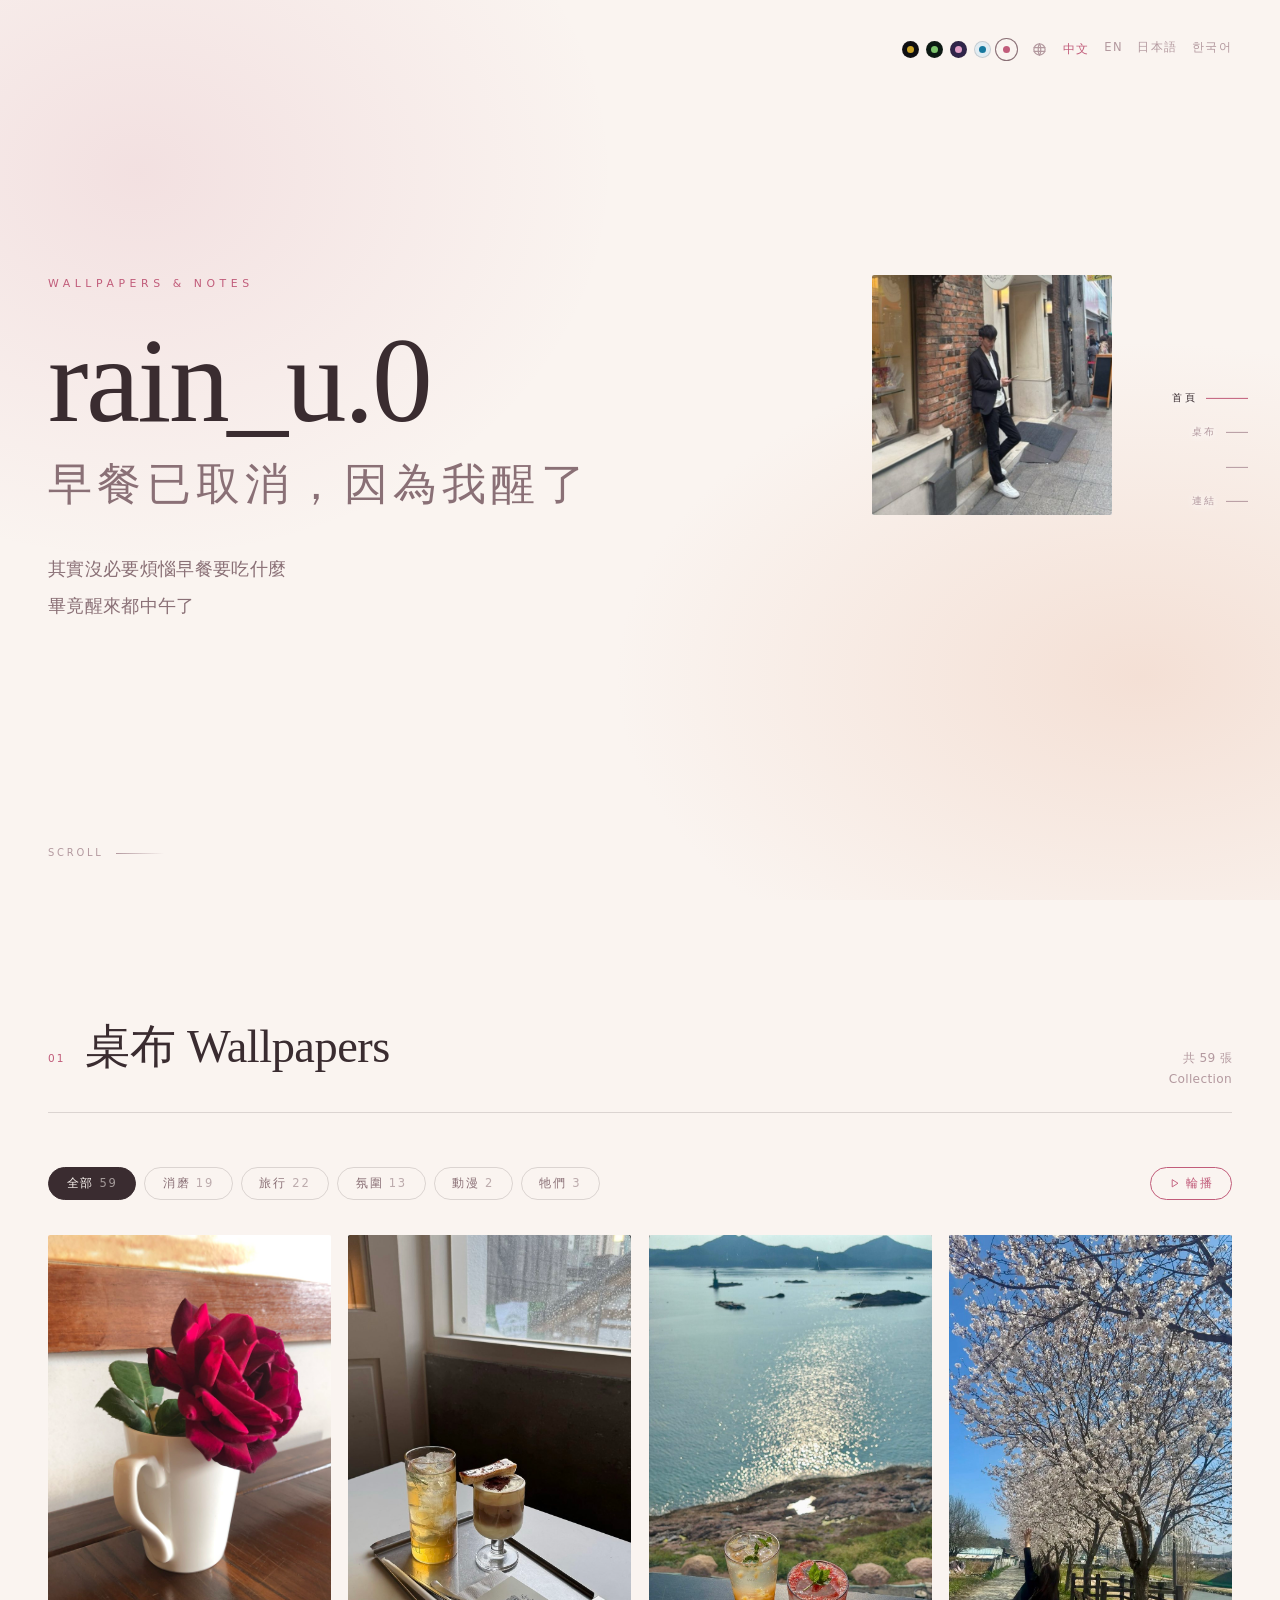
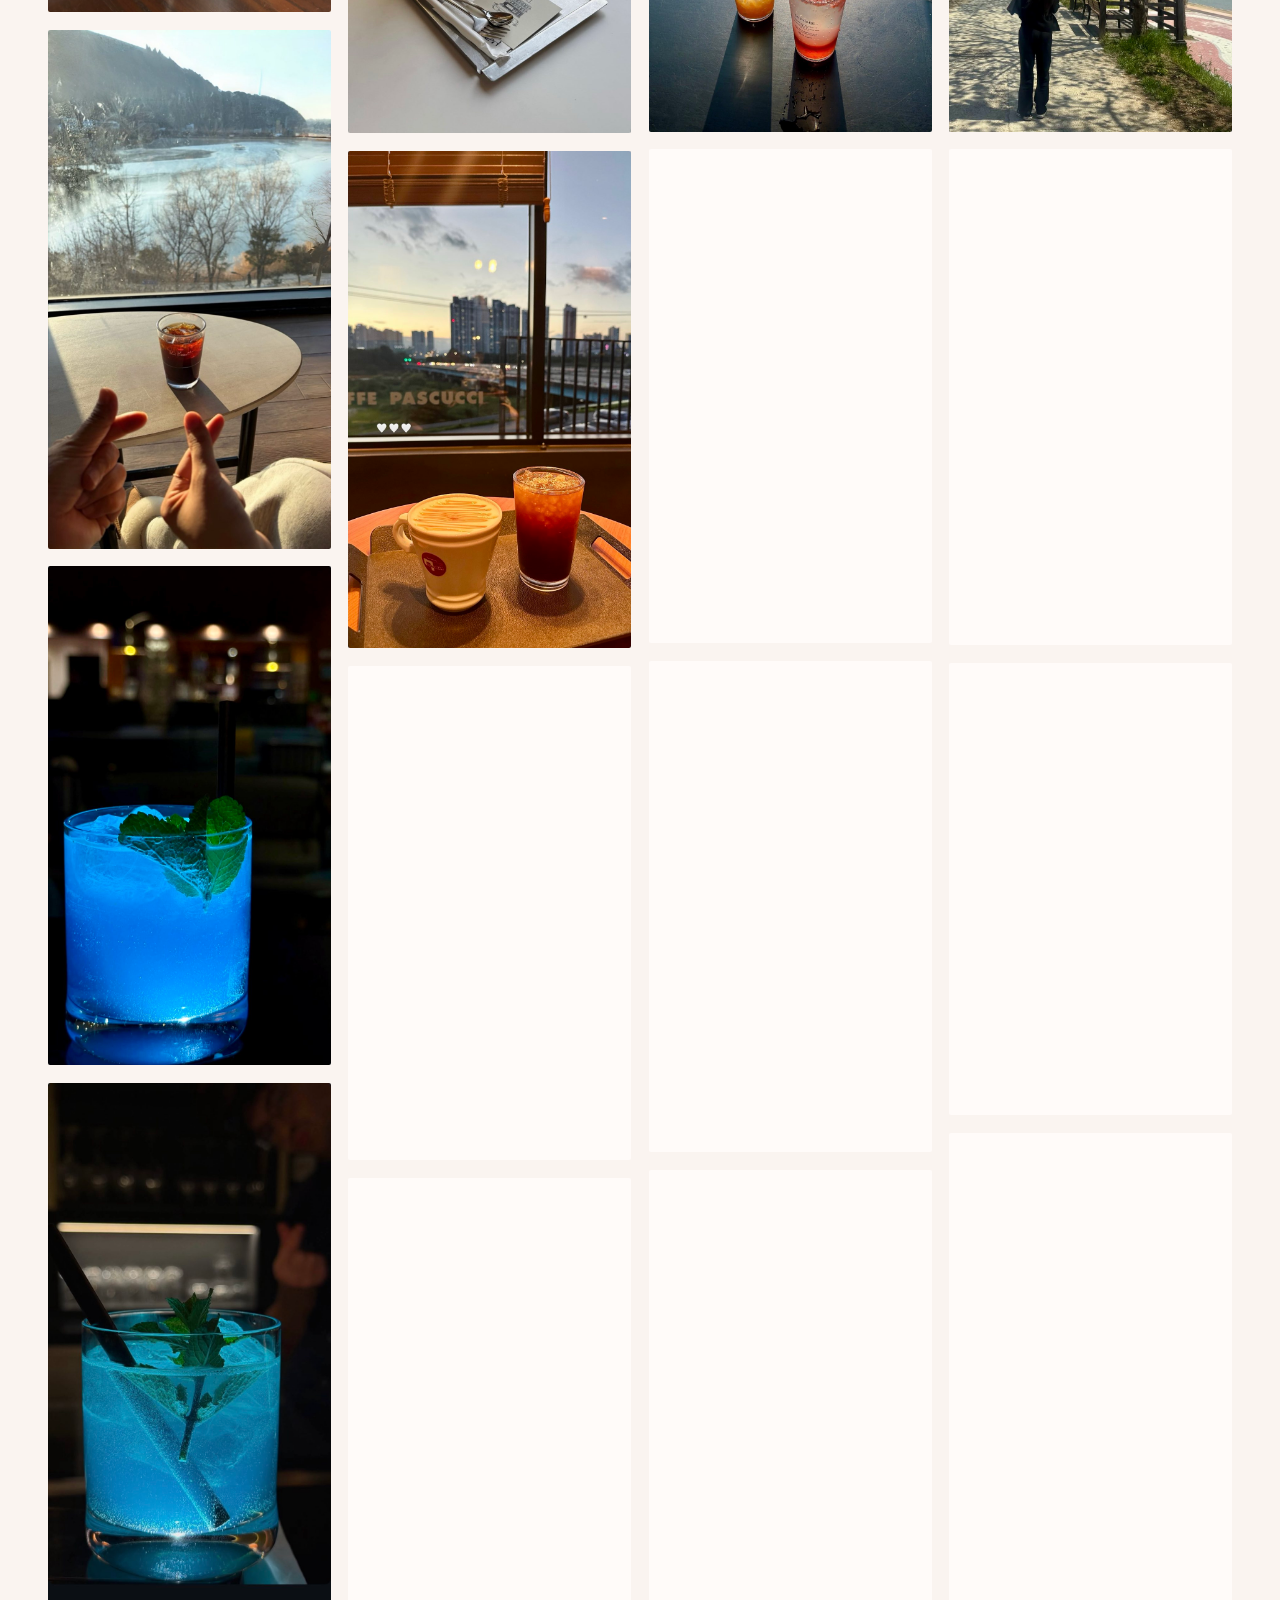
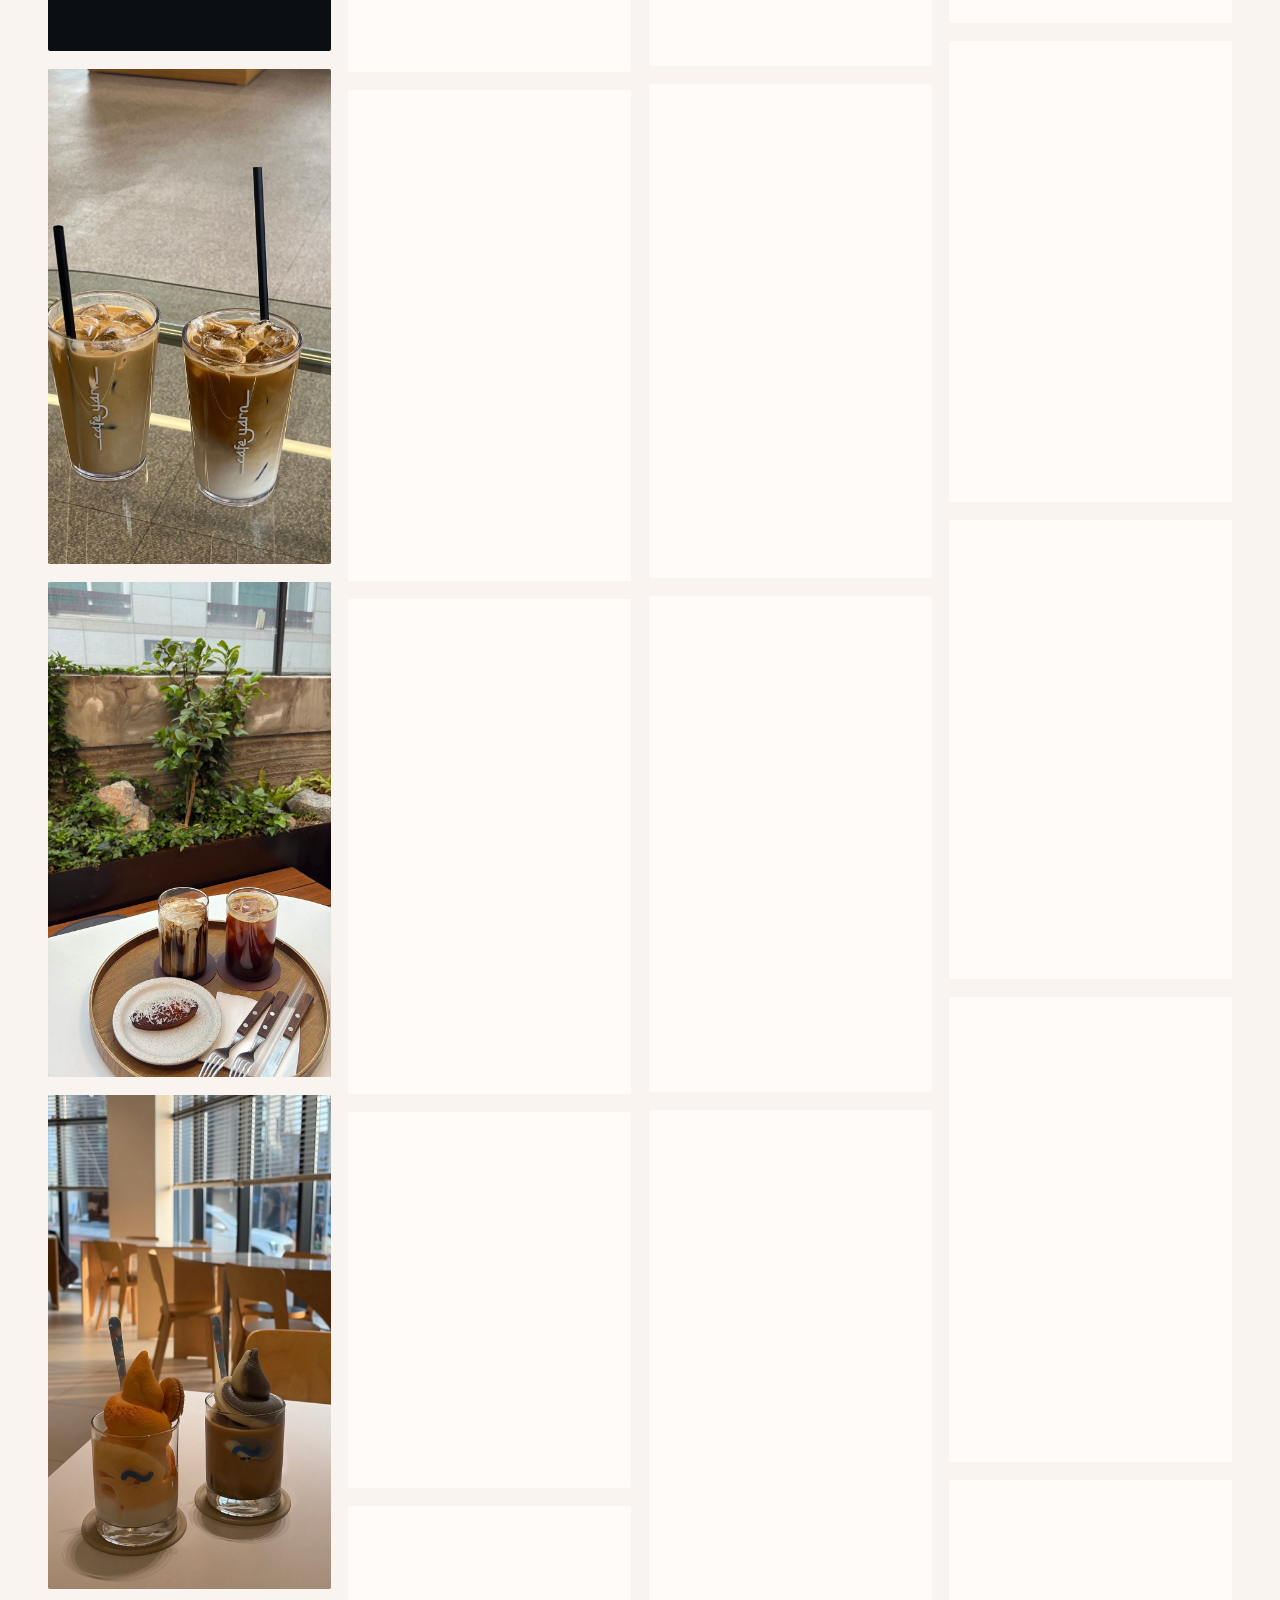
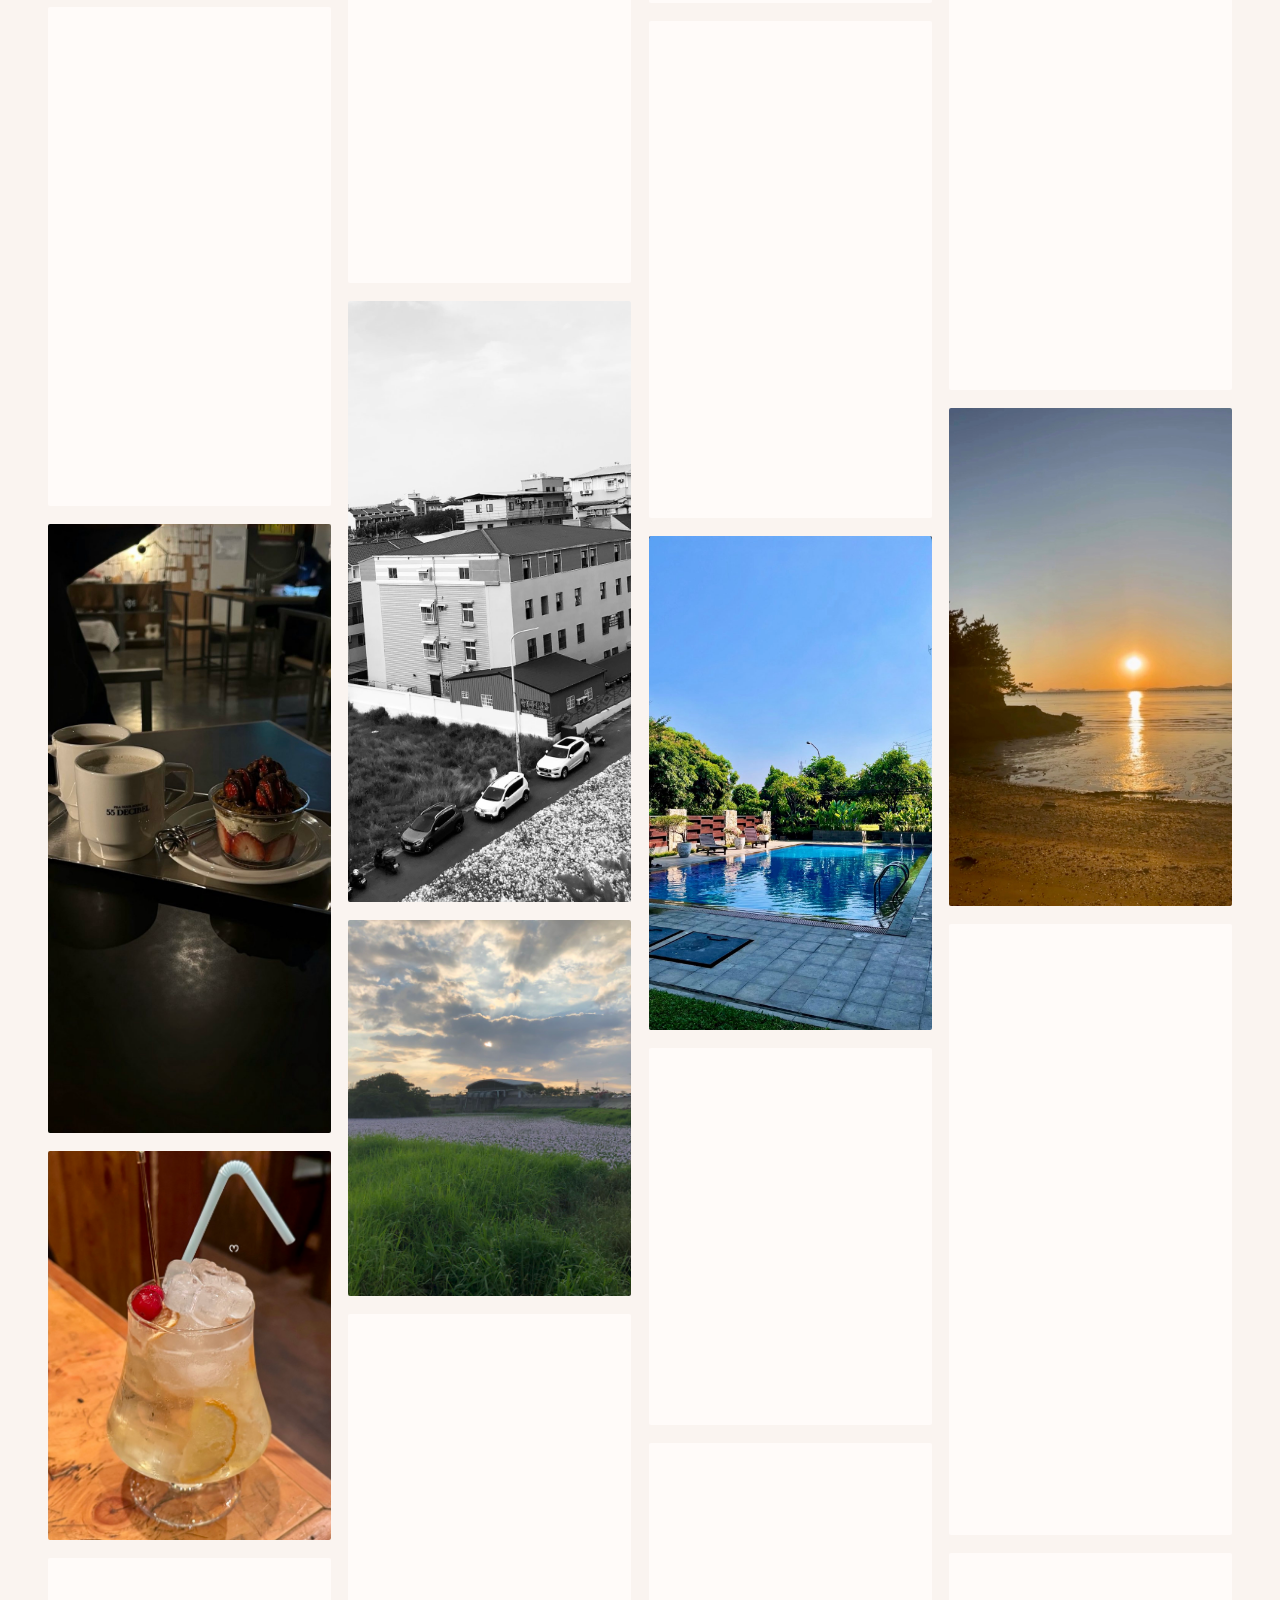
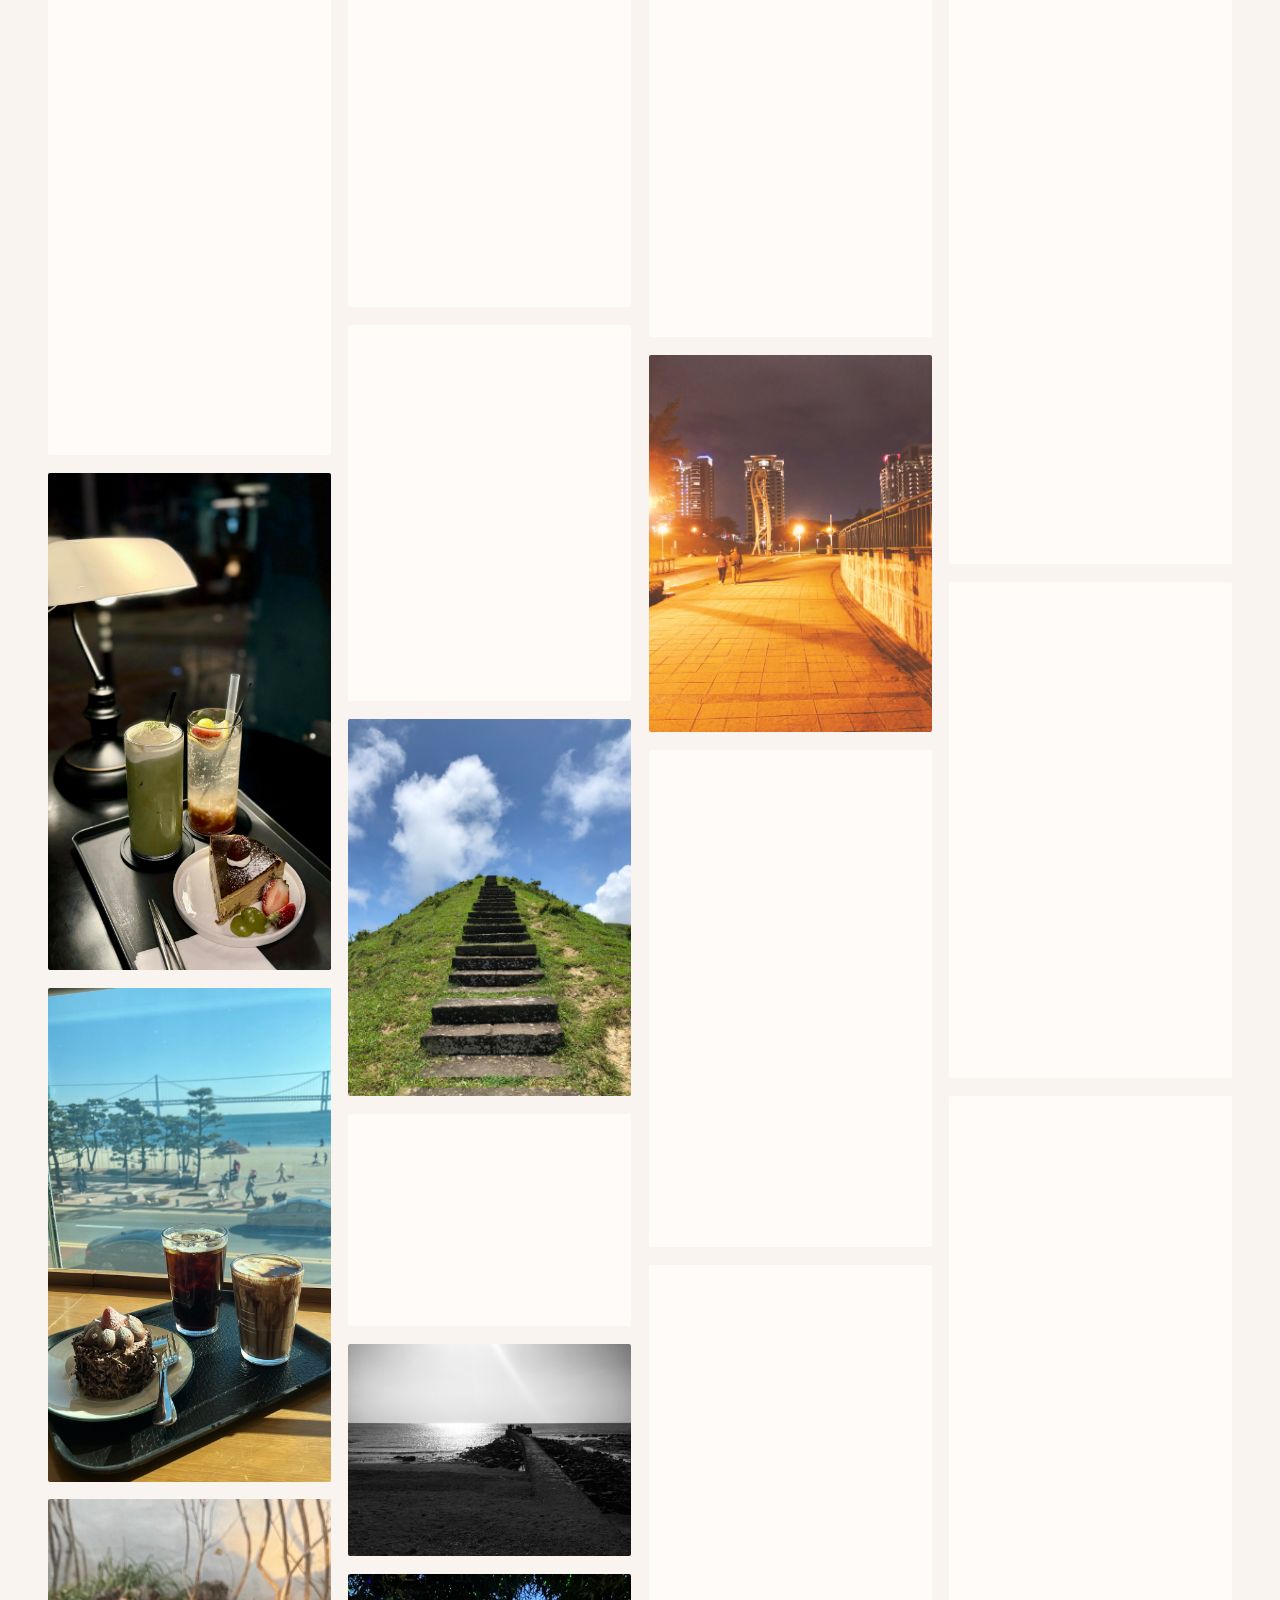
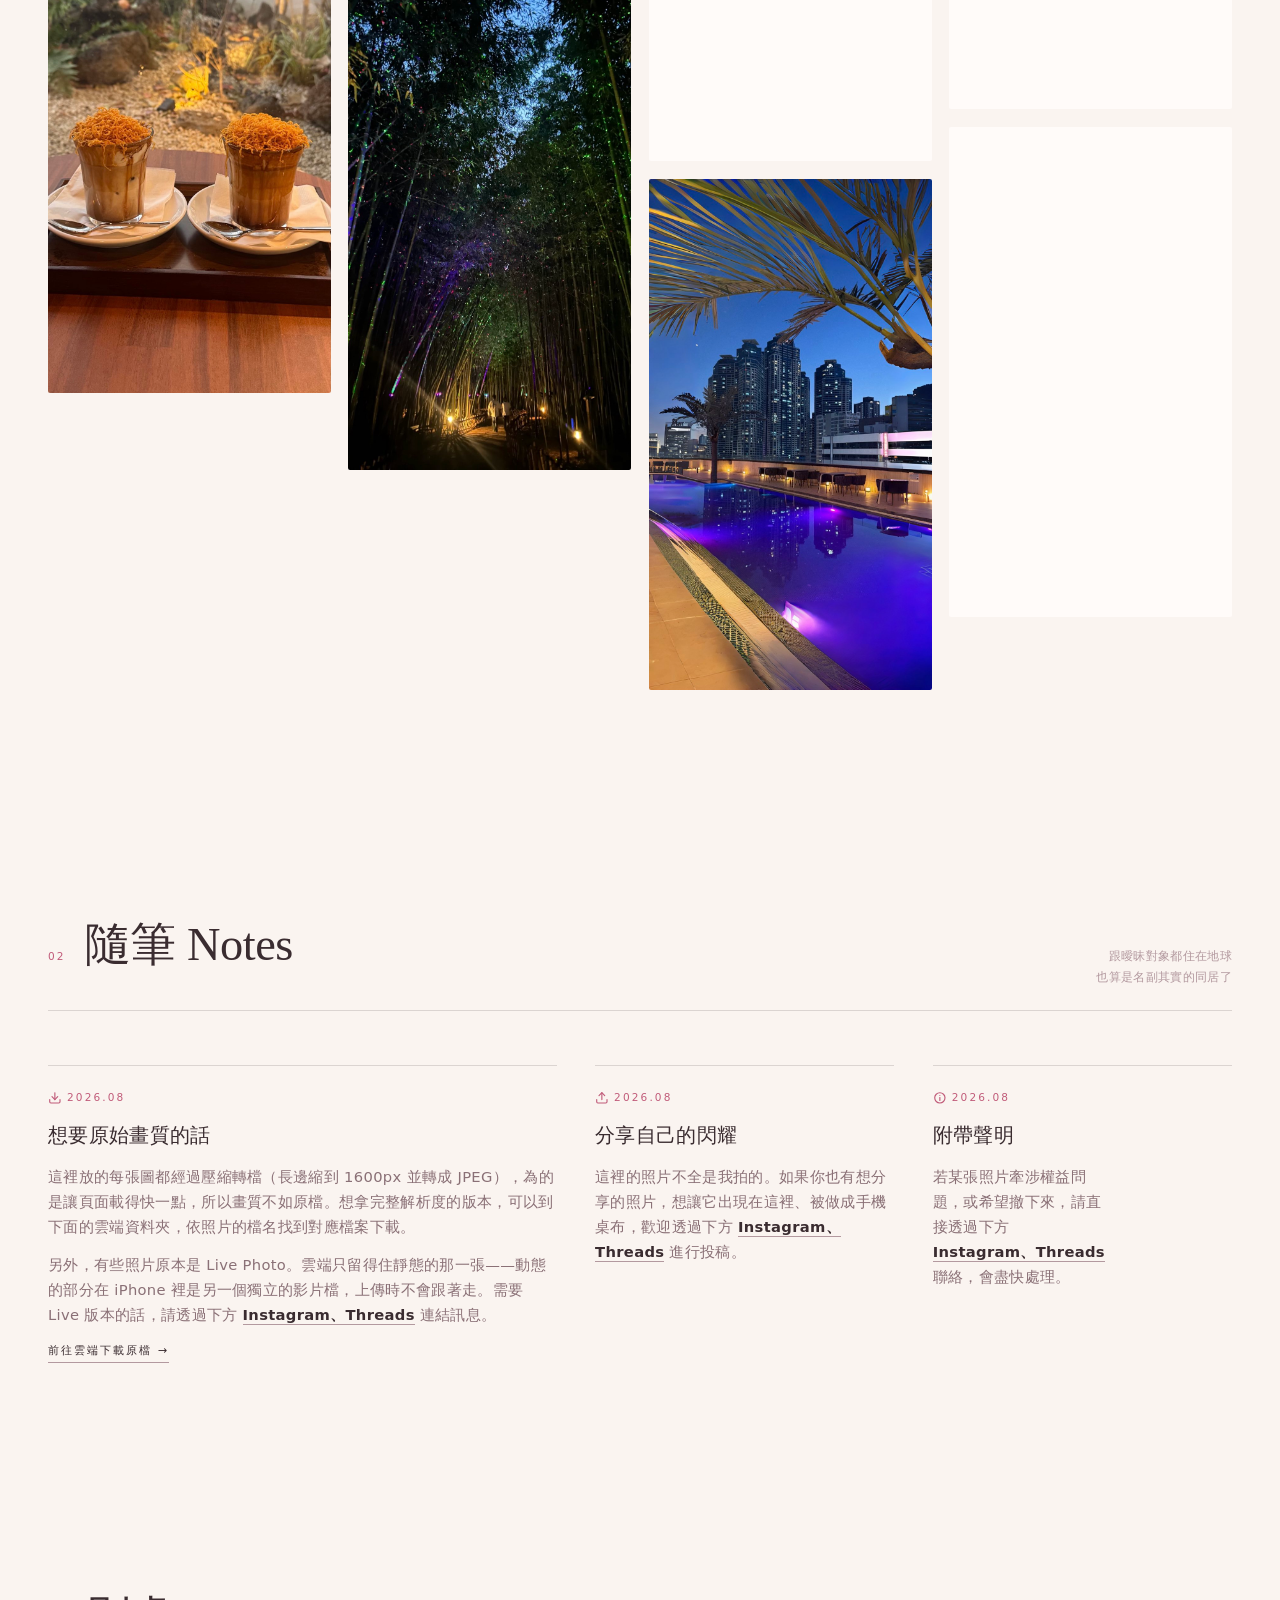
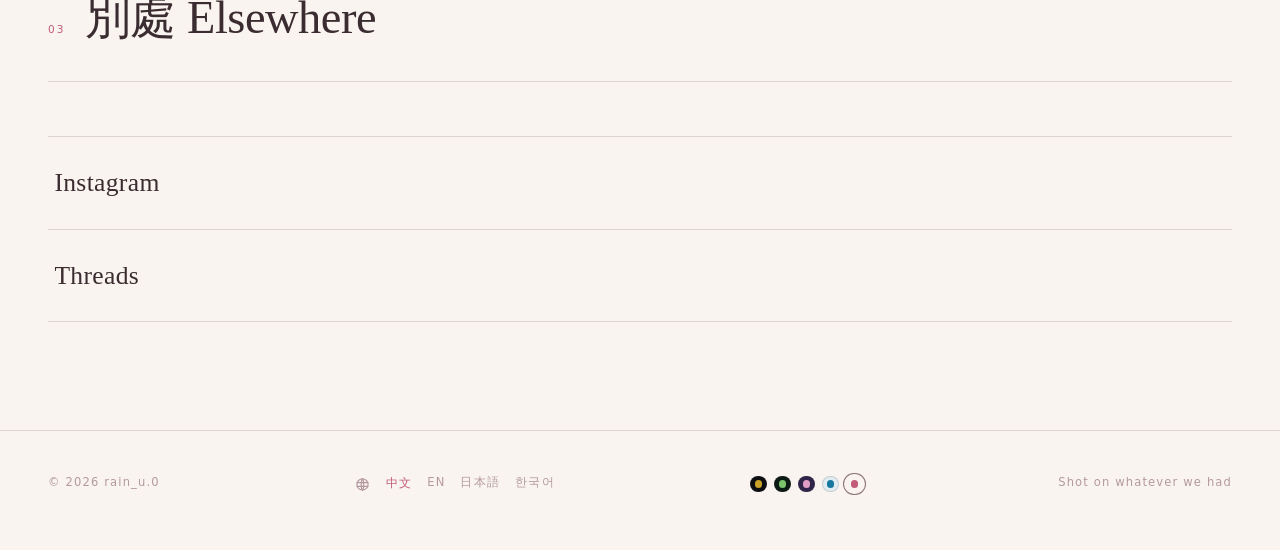
==== index.html @ 5e3416f2 "Add Kkotjam from Yahwa Honsulbar to linger A chain with branches across Korea, so the titles name th" ====
<!DOCTYPE html>
<html lang="zh-Hant" class="preload">
<!--
  ═══════════════════════════════════════════════════════════════
  rain_u.0 — personal site

  Deploy: drag the whole folder into GitHub's web uploader. No git,
          no build step. Every path is relative, so it also works
          from a subdirectory (username.github.io/rain_u/).
          See README.md for the full walkthrough.

  Anything meant to be edited is marked "★ EDIT".
  ═══════════════════════════════════════════════════════════════
-->
<head>
  <meta charset="utf-8">
  <meta name="viewport" content="width=device-width, initial-scale=1">

  <!-- ★ EDIT: page title and description -->
  <title>rain_u.0</title>
  <meta name="description" content="手機桌布、隨筆與一些散落的紀錄。">

  <link rel="stylesheet" href="css/style.css?v=2048ad7199">

  <!-- Applies the saved palette before the first paint. It has to be
       inline and it has to be here: loaded from a file, or moved to
       the bottom with the other scripts, the page would paint in the
       default and then jump. Kept to the one job for that reason —
       js/main.js does the rest once the DOM exists.

       'sweet' is DEFAULT_THEME in js/main.js, repeated here because a
       script this early cannot read it. It lives on :root, so leaving
       the attribute off is how it is selected.

       localStorage throws outright in some privacy modes, so the
       whole thing sits in a try. -->
  <script>
    try {
      var t = localStorage.getItem('theme');
      if (t && t !== 'sweet') document.documentElement.setAttribute('data-theme', t);
    } catch (e) {}
  </script>
</head>
<body>

  <!-- ── Icon definitions ───────────────────────────────────
       This <svg> renders nothing; it only stores icon shapes.
       Use one with <svg class="ico"><use href="#icon-id"/></svg>.
       To add an icon, append another <symbol> here.
       stroke="currentColor" makes icons follow the CSS color,
       so they inherit hover states and theme colors for free. -->
  <svg width="0" height="0" style="position:absolute" aria-hidden="true">
    <!-- Download: tray with a down arrow. Used by the
         "original quality" note. -->
    <symbol id="i-download" viewBox="0 0 24 24" fill="none" stroke="currentColor"
            stroke-width="2" stroke-linecap="round" stroke-linejoin="round">
      <path d="M21 15v4a2 2 0 0 1-2 2H5a2 2 0 0 1-2-2v-4"/>
      <path d="M7 10l5 5 5-5"/>
      <path d="M12 15V3"/>
    </symbol>

    <!-- Upload: same tray, arrow reversed. Used by the
         "submit your photos" note. Deliberately mirrors the
         download icon above (take out / send in). -->
    <symbol id="i-upload" viewBox="0 0 24 24" fill="none" stroke="currentColor"
            stroke-width="2" stroke-linecap="round" stroke-linejoin="round">
      <path d="M21 15v4a2 2 0 0 1-2 2H5a2 2 0 0 1-2-2v-4"/>
      <path d="M17 8l-5-5-5 5"/>
      <path d="M12 3v12"/>
    </symbol>

    <!-- Globe: circle, two latitudes, two meridian arcs. Used by
         the language switchers. -->
    <symbol id="i-globe" viewBox="0 0 24 24" fill="none" stroke="currentColor"
            stroke-width="1.9" stroke-linecap="round" stroke-linejoin="round">
      <circle cx="12" cy="12" r="9"/>
      <path d="M3.3 9h17.4M3.3 15h17.4"/>
      <path d="M12 3.2c-2.7 2.8-2.7 15 0 17.6"/>
      <path d="M12 3.2c2.7 2.8 2.7 15 0 17.6"/>
    </symbol>

    <!-- Play: a plain triangle. Used by the slideshow button. -->
    <symbol id="i-play" viewBox="0 0 24 24" fill="none" stroke="currentColor"
            stroke-width="2" stroke-linecap="round" stroke-linejoin="round">
      <path d="M7 4.5v15l12-7.5z"/>
    </symbol>

    <!-- Info: circle with a bang. Used by the disclaimer note. -->
    <symbol id="i-info" viewBox="0 0 24 24" fill="none" stroke="currentColor"
            stroke-width="2" stroke-linecap="round" stroke-linejoin="round">
      <circle cx="12" cy="12" r="9"/>
      <path d="M12 11.5v5"/>
      <path d="M12 7.8h.01"/>
    </symbol>
  </svg>

  <!-- ── Side navigation ────────────────────────────────────
       To add a section: add an <a> here whose href matches the
       id of the corresponding <section> below.

       Below 780px this same <nav> is restyled as a panel that drops
       from the button underneath, so a section list stays reachable
       on touch. One element, two layouts — the active-section
       indicator in js/main.js needs no special case. -->

  <!-- Only rendered on narrow screens; see .navbtn in the
       stylesheet. The label stays constant and aria-expanded
       carries the state, which is what screen readers announce. -->
  <button type="button" class="navbtn" id="navbtn"
          aria-label="章節選單" aria-expanded="false" aria-controls="nav">
    <span class="navbtn__bars" aria-hidden="true"></span>
  </button>

  <!-- Tap-anywhere-to-close layer behind the open panel -->
  <div class="nav-scrim" id="nav-scrim" hidden></div>

  <nav class="nav" id="nav" aria-label="頁面導覽">
    <a href="#home"><span>首頁</span></a>
    <a href="#photos"><span>桌布</span></a>
    <a href="#notes"><span>隨筆</span></a>
    <a href="#links"><span>連結</span></a>
  </nav>

  <!-- ── Hero ───────────────────────────────────────────────
       On .rise elements, --d is the animation delay.
       Larger value = appears later. -->
  <header class="hero" id="home">
    <div class="wrap hero__inner">
      <div class="hero__text">
      <!-- ★ EDIT: eyebrow -->
      <p class="hero__eyebrow rise" style="--d:.15s">Wallpapers &amp; Notes</p>

      <!-- ★ EDIT: main title. One <span class="rise"> per line,
           with increasing --d so the lines appear in sequence. -->
      <h1 class="hero__title">
        <span class="rise" style="--d:.3s">rain_u.0</span>
        <span class="hero__title-zh rise" style="--d:.45s">早餐已取消，因為我醒了</span>
      </h1>

      <!-- ★ EDIT: a line or two about yourself.
           Line breaks are controlled by <br>; see .hero__lede in
           the stylesheet for why they are manual here. -->
      <p class="hero__lede rise" style="--d:.62s">
        其實沒必要煩惱早餐要吃什麼<br>畢竟醒來都中午了
      </p>
      </div>

      <!-- ★ EDIT: your portrait. Save a square photo as images/me.jpg
           and it shows up automatically. Crop to 1:1 first; about
           600x600 is plenty since it renders at 240px.
           If the file is missing you get a dashed placeholder
           instead of a broken image. -->
      <div class="hero__portrait rise" style="--d:.78s">
        <img id="me" src="images/me.jpg" alt="rain_u.0">
        <span class="hero__portrait-ph">放一張方形照片<br>images/me.jpg</span>
      </div>
    </div>

    <!-- Language and theme, top right of the hero. Absolutely
         positioned so they do not shift the vertically centred
         content, and they scroll away with the hero — the footer
         carries a second copy of both for readers further down.
         The language link list is generated by tools/build.py. -->
    <div class="hero__corner rise" style="--d:.9s">
      <!-- ★ EDIT: to add a palette, add a :root[data-theme="name"]
           block in css/style.css, a matching .theme__dot rule for
           its two colours, a button here, and the name to THEMES in
           js/main.js. Both switchers are kept in sync by the same
           code, so the markup can simply be repeated.
           Ordered before the language links because that is how the
           row reads; keeping DOM order and visual order together is
           also what keeps tabbing sane. -->
      <div class="theme" role="group" aria-label="主題色調">
        <button type="button" class="theme__dot" data-theme-set="gold"   aria-label="琥珀"   aria-pressed="false"></button>
        <button type="button" class="theme__dot" data-theme-set="forest" aria-label="森林" aria-pressed="false"></button>
        <button type="button" class="theme__dot" data-theme-set="nebula" aria-label="星雲"   aria-pressed="false"></button>
        <button type="button" class="theme__dot" data-theme-set="ocean"  aria-label="海洋"  aria-pressed="false"></button>
        <button type="button" class="theme__dot" data-theme-set="sweet"  aria-label="甜蜜"  aria-pressed="true"></button>
      </div>

      <nav class="lang" aria-label="語言選擇">
        <svg class="ico" aria-hidden="true"><use href="#i-globe"/></svg>
        <span class="lang__on">中文</span>
        <a href="index-en.html">EN</a>
        <a href="index-ja.html">日本語</a>
        <a href="index-ko.html">한국어</a>
      </nav>
    </div>

    <div class="hero__cue rise" style="--d:1s">Scroll</div>
  </header>

  <main>

    <!-- ── Wallpapers ───────────────────────────────────────
         The photo list lives in js/photos.js. Nothing to edit
         here when you add or remove photos. -->
    <section class="section-pad" id="photos">
      <div class="wrap">

        <div class="sec-head reveal">
          <span class="sec-head__num">01</span>
          <h2>桌布 Wallpapers</h2>
          <span class="sec-head__note">
            共 <span id="photo-total">—</span> 張<br>Collection
          </span>
        </div>

        <!-- Category filters. To add one, add a button whose
             data-filter matches a `cat` value in js/photos.js.
             The counts are computed at runtime, never hand-written. -->
        <div class="filters reveal" id="filters" style="--d:.1s">
          <button type="button" data-filter="all"       aria-pressed="true">全部</button>
          <button type="button" data-filter="linger"    aria-pressed="false">消磨</button>
          <button type="button" data-filter="travel"    aria-pressed="false">旅行</button>
          <button type="button" data-filter="mood"      aria-pressed="false">氛圍</button>
          <button type="button" data-filter="anime"     aria-pressed="false">動漫</button>
          <button type="button" data-filter="creatures" aria-pressed="false">牠們</button>
          <!-- Plays the category selected to its left, so it sits in
               the same row. No data-filter, which keeps it out of the
               filter logic and out of the admin page's category edits
               (those insert after the last data-filter button).
               Opens a choice of pace rather than starting outright:
               5s to flick through, 30 min to leave on a monitor.
               data-interval is in milliseconds. -->
          <span class="playwrap">
            <button type="button" class="filters__play" id="play"
                    aria-expanded="false" aria-controls="playmenu">
              <svg class="ico" aria-hidden="true"><use href="#i-play"/></svg>輪播
            </button>
            <span class="playmenu" id="playmenu" role="group" aria-label="每張停留時間" hidden>
              <button type="button" data-interval="5000">5 秒</button>
              <button type="button" data-interval="1800000">30 分鐘</button>
            </span>
          </span>
        </div>

        <!-- Photo tiles are generated by js/main.js -->
        <div class="gallery" id="gallery"></div>

      </div>
    </section>

    <!-- ── Notes ────────────────────────────────────────────
         One <article class="note reveal"> per entry; copy an
         existing one to add another.
         To drop the whole section, delete this <section> and the
         matching <a href="#notes"> in the nav above.
         Column widths are uneven on purpose — see .notes in the
         stylesheet. -->
    <section class="section-pad" id="notes">
      <div class="wrap">

        <div class="sec-head reveal">
          <span class="sec-head__num">02</span>
          <h2>隨筆 Notes</h2>
          <span class="sec-head__note">跟曖昧對象都住在地球<br>也算是名副其實的同居了</span>
        </div>

        <div class="notes">

          <!-- ★ EDIT: originals-download note. If the cloud folder
               changes, only the href below needs updating. -->
          <article class="note reveal" style="--d:0s">
            <time datetime="2026-08"><svg class="ico"><use href="#i-download"/></svg>2026.08</time>
            <h3>想要原始畫質的話</h3>
            <p>
              這裡放的每張圖都經過壓縮轉檔（長邊縮到 1600px 並轉成 JPEG），為的是讓頁面載得快一點，所以畫質不如原檔。想拿完整解析度的版本，可以到下面的雲端資料夾，依照片的檔名找到對應檔案下載。
            </p>
            <p>
              另外，有些照片原本是 Live Photo。雲端只留得住靜態的那一張——動態的部分在 iPhone 裡是另一個獨立的影片檔，上傳時不會跟著走。需要 Live 版本的話，請透過下方 <a class="jump" href="#links">Instagram、Threads</a> 連結訊息。
            </p>
            <a class="more" href="https://drive.google.com/drive/folders/1VRycfayHYhBz3wsLMLWiiGurlOuBDr11"
               target="_blank" rel="noopener">前往雲端下載原檔 →</a>
          </article>

          <article class="note reveal" style="--d:.1s">
            <time datetime="2026-08"><svg class="ico"><use href="#i-upload"/></svg>2026.08</time>
            <h3>分享自己的閃耀</h3>
            <p>
              這裡的照片不全是我拍的。如果你也有想分享的照片，想讓它出現在這裡、被做成手機桌布，歡迎透過下方 <a class="jump" href="#links">Instagram、Threads</a> 進行投稿。
            </p>
          </article>

          <article class="note reveal" style="--d:.2s">
            <time datetime="2026-08"><svg class="ico"><use href="#i-info"/></svg>2026.08</time>
            <h3>附帶聲明</h3>
            <p>
              若某張照片牽涉權益問題，或希望撤下來，請直接透過下方 <a class="jump" href="#links">Instagram、Threads</a> 聯絡，會盡快處理。
            </p>
          </article>

        </div>
      </div>
    </section>

    <!-- ── Elsewhere ────────────────────────────────────────
         To add a row, copy an <a> below and change the URL and
         label.
         To drop the section, delete it and the matching
         <a href="#links"> in the nav above. -->
    <section class="section-pad" id="links">
      <div class="wrap">

        <div class="sec-head reveal">
          <span class="sec-head__num">03</span>
          <h2>別處 Elsewhere</h2>
        </div>

        <div class="links">
          <a class="reveal" style="--d:0s"   href="https://www.instagram.com/rain_u.0/" target="_blank" rel="noopener">Instagram</a>
          <a class="reveal" style="--d:.07s" href="https://www.threads.com/@rain_u.0" target="_blank" rel="noopener">Threads</a>
        </div>

      </div>
    </section>

  </main>

  <footer class="foot">
    <div class="wrap" style="display:flex;flex-wrap:wrap;gap:1rem;justify-content:space-between;width:100%">
      <span>© <span id="year">2026</span> rain_u.0</span>

      <!-- Language switcher. The list is generated by tools/build.py
           from i18n/strings.json, so adding a language needs no edit
           here. The current language renders as text, not a link. -->
      <nav class="lang" aria-label="語言選擇">
        <svg class="ico" aria-hidden="true"><use href="#i-globe"/></svg>
        <span class="lang__on">中文</span>
        <a href="index-en.html">EN</a>
        <a href="index-ja.html">日本語</a>
        <a href="index-ko.html">한국어</a>
      </nav>

      <div class="theme" role="group" aria-label="主題色調">
        <button type="button" class="theme__dot" data-theme-set="gold"   aria-label="琥珀"   aria-pressed="false"></button>
        <button type="button" class="theme__dot" data-theme-set="forest" aria-label="森林" aria-pressed="false"></button>
        <button type="button" class="theme__dot" data-theme-set="nebula" aria-label="星雲"   aria-pressed="false"></button>
        <button type="button" class="theme__dot" data-theme-set="ocean"  aria-label="海洋"  aria-pressed="false"></button>
        <button type="button" class="theme__dot" data-theme-set="sweet"  aria-label="甜蜜"  aria-pressed="true"></button>
      </div>

      <span>Shot on whatever we had</span>
    </div>
  </footer>

  <!-- Names the palette you just picked, then fades. aria-hidden
       because the buttons already carry aria-pressed, and a live
       region here would announce the same change a second time. -->
  <div class="toast" id="theme-toast" aria-hidden="true"></div>

  <!-- ── Lightbox ───────────────────────────────────────────
       Opens when a photo is clicked. Arrow keys move between
       photos, Esc closes, W toggles the wallpaper preview. -->
  <div class="box" id="box" role="dialog" aria-modal="true" aria-label="相片檢視" aria-hidden="true">
    <button type="button" class="box__close" aria-label="關閉">✕</button>
    <button type="button" class="box__prev"  aria-label="上一張">‹</button>
    <button type="button" class="box__next"  aria-label="下一張">›</button>
    <img class="box__img" id="box-img" alt="">
    <div class="box__bar">
      <div class="box__cap" id="box-cap"></div>
      <!-- Only shown for photos marked demo: true in photos.js -->
      <button type="button" class="box__mode" id="box-mode" aria-pressed="false" hidden>
        桌布效果
      </button>
    </div>
  </div>

  <!-- ── Slideshow ──────────────────────────────────────────
       Random photos from the current category, 5s or 30 min each. Any tap,
       click, key or wheel ends it. Two stacked <img> so the next
       photo can decode out of sight and then cross-fade in. -->
  <div class="show" id="show" role="dialog" aria-modal="true" aria-label="輪播"
       aria-hidden="true" tabindex="-1">
    <img class="show__img" alt="">
    <img class="show__img" alt="">
    <p class="show__hint">點一下任意處結束</p>
  </div>

  <script>window.I18N = {"js.wallpaperOn": "桌布效果", "js.wallpaperOff": "看原圖", "js.enlarge": "（放大檢視）", "js.wallpaperAlt": "（桌布效果）", "js.missing": "缺少圖檔"};</script>
  <script src="js/photos.js?v=c5e3e48556"></script>
  <script src="js/main.js?v=00b757aa26"></script>
</body>
</html>
---- css/style.css ----
/* ═══════════════════════════════════════════════════════════════
   rain_u.0 — stylesheet

   Same reveal mechanism as the Hyperspace template, rewritten with
   native APIs (no jQuery, no keyframes for the scroll animations):
     1. <html class="preload"> kills every transition until the page
        has loaded, so nothing animates while layout is still settling
     2. Elements start at opacity:0 + translateY(); adding .in
        transitions them back into place
     3. js/main.js adds .in via IntersectionObserver on scroll

   To recolour the site, edit the :root variables below.
   ═══════════════════════════════════════════════════════════════ */

/* ── Em-dash fix ───────────────────────────────────────────────
   A Chinese dash is two U+2014 characters. Helvetica Neue sits first
   in the font stack and does have that glyph, but its em dash carries
   side bearings, so two in a row show a visible gap: "— —" instead of
   one continuous rule. CJK fonts draw U+2014 full-width, edge to edge.

   Fix: declare a font that covers only U+2014, point it at a system
   CJK font, and put it first in the stack. unicode-range scopes it, so
   only dashes switch fonts and all other text stays Helvetica Neue.
   ──────────────────────────────────────────────────────────── */
@font-face {
  font-family: 'CJKDash';
  /* local() matches a font's PostScript name, not its family name.
     'PingFang TC' (the family name) does NOT resolve in Chrome; it has
     to be 'PingFangTC-Regular'. Both forms are listed because browsers
     differ, ordered macOS / Windows / Android as fallbacks. */
  src: local('PingFangTC-Regular'), local('PingFang TC'),
       local('NotoSansTC-Regular'), local('Noto Sans TC'),
       local('MicrosoftJhengHeiRegular'), local('Microsoft JhengHei'),
       local('STHeitiTC-Light');
  unicode-range: U+2014;
}

/* ── Palettes ──────────────────────────────────────────────────
   A theme is nothing but a set of custom properties, swapped by a
   data-theme attribute on <html>. js/main.js writes that attribute;
   an inline script in <head> applies the stored choice before the
   first paint so the page never flashes the default palette.

   Each palette declares the same eight values. Three of them are
   given as bare "r g b" channels rather than colours, because the
   stylesheet needs them at partial opacity in a dozen places —
   panels, scrims, hairlines — and `rgb(var(--fg-rgb) / 0.1)` is the
   only way to get there from a custom property.

   Sweet is the default and lives on :root itself, so selecting it is
   expressed as the absence of the attribute.
   ──────────────────────────────────────────────────────────── */

/* sweet — warm cream under rose, and the default: a visitor who has
   never touched the switcher sees this. Being the default it lives on
   :root itself, so selecting it is the absence of the attribute — and
   so a page with its script disabled still gets the right palette. */
:root {
  --bg-rgb:        250 244 240;
  --bg-raised-rgb: 255 251 249;
  --fg-rgb:        58 44 48;
  --accent-rgb:    193 92 122;
  --fg-dim:        #8a7076;
  --fg-faint:      #b3999f;
  /* A hairline is fg-on-bg, and dark-on-light disappears far sooner
     than light-on-dark at the same alpha. */
  --line-a:        0.16;
  --glow-b:        236 196 176;
  /* Banding, not brightness, sets this. A wash 0.15 deep over cream
     shifts a channel by only ~10 steps, and 10 steps stretched over
     800px breaks into visible rings. More contrast means more
     gradations, so raising it is what smooths it out. */
  --glow-b-a:      0.42;
}

/* gold — warm gold on near-black, reads filmic. Shown as Amber: the
   label was renamed to sit with the other four, which name things
   rather than colours. The key stays `gold` because it is the value
   already in every visitor's localStorage who picked it. */
:root[data-theme="gold"] {
  --bg-rgb:        13 14 18;
  --bg-raised-rgb: 20 22 28;
  --fg-rgb:        232 230 225;
  --accent-rgb:    201 162 39;
  --fg-dim:        #9a978f;
  --fg-faint:      #5c5a55;
  --line-a:        0.10;         /* hairline opacity; light grounds need more */
  --glow-b:        84 108 168;   /* second hero glow, opposite the accent */
  --glow-b-a:      0.15;
}

/* forest — the bamboo grove at night, from
   images/taehwagang_national_garden.jpg. That photo averages
   rgb(27 30 26), almost black, and its colour is entirely in two
   lights: the canopy lit green from below, and the amber lanterns
   along the path. So the ground stays dark and the character comes
   from the accent and the second glow being warm against it — which
   is also what separates it from gold at a glance. */
:root[data-theme="forest"] {
  --bg-rgb:        12 26 20;
  --bg-raised-rgb: 19 37 28;
  --fg-rgb:        226 233 226;
  --accent-rgb:    124 196 108;   /* lit bamboo */
  --fg-dim:        #8fa189;
  --fg-faint:      #52614e;
  --line-a:        0.11;
  --glow-b:        198 138 58;    /* the path lanterns */
  --glow-b-a:      0.16;
}

/* nebula — indigo dark, pink cloud, cold blue behind it.
   Sampled from the reference the ground is the darkest fifth of that
   image, rgb(47 37 74), which is a good deal lighter than the other
   dark palettes here. That is the point — the image has no true
   black in it, and deepening it to match gold would take the violet
   out with the light. */
:root[data-theme="nebula"] {
  --bg-rgb:        47 37 74;
  --bg-raised-rgb: 60 48 92;
  --fg-rgb:        238 230 241;   /* the pale cloud, faintly warm */
  --accent-rgb:    224 158 198;   /* the pink along a cloud edge */
  --fg-dim:        #a99ec0;
  --fg-faint:      #746a95;
  --line-a:        0.14;
  --glow-b:        96 140 200;    /* the cold blue between clouds */
  --glow-b-a:      0.20;
}

/* ocean — sea glass. Sampled from images/jeju_hueilot_stay.jpg and
   images/gunsan_cafe_la_phare.jpg, which average rgb(120 130 128)
   and are built from pale teals and warm sand. Deliberately not a
   deep-sea navy: those photos are bright and hazy, and a dark ground
   reads as the opposite of what they feel like. */
:root[data-theme="ocean"] {
  --bg-rgb:        225 236 242;
  --bg-raised-rgb: 240 247 250;
  --fg-rgb:        32 52 62;
  --accent-rgb:    22 120 158;
  --fg-dim:        #647c88;
  --fg-faint:      #9db0bb;
  --line-a:        0.16;
  /* the sand in both photos, warm against the blue everywhere else */
  --glow-b:        214 208 184;
  --glow-b-a:      0.55;
}

/* ── Design tokens ─────────────────────────────────────────── */
:root {
  /* Derived from the palette above — identical for every theme, so
     they are written once here rather than in each block. */
  --bg:          rgb(var(--bg-rgb));
  --bg-raised:   rgb(var(--bg-raised-rgb));
  --fg:          rgb(var(--fg-rgb));
  --accent:      rgb(var(--accent-rgb));
  --line:        rgb(var(--fg-rgb) / var(--line-a));

  /* Text that sits on a photo rather than on the page ground: the
     gallery caption, the side nav floating over a tile. A photo is
     a photo in every theme, so these never follow the palette —
     only the shadow does, and only to stay legible. Overridden for
     the dark palettes further down. */
  --on-photo:    #f2f0ec;
  --rail-shadow: 0 1px 5px rgb(255 255 255 / 0.95),
                 0 0 14px rgb(255 255 255 / 0.85);

  /* The lightbox is a viewer, not a page: it stays dark under every
     theme, the two light ones included — one of them the default —
     so a photo is never framed by a bright surround. Its own tokens
     for that reason. */
  --box-bg:      rgb(8 9 12 / 0.96);
  --box-fg:      #e8e6e1;
  --box-dim:     #9a978f;
  --box-line:    rgb(232 230 225 / 0.14);
  --box-hover:   rgb(232 230 225 / 0.08);
  --box-ink:     #0d0e12;        /* text on a filled light pill */

  --shadow-lift: 0 18px 40px rgb(90 100 100 / 0.18);

  --font-sans: 'CJKDash', "Helvetica Neue", "Noto Sans TC", "PingFang TC",
               "Microsoft JhengHei", system-ui, sans-serif;
  --font-serif: 'CJKDash', "Georgia", "Noto Serif TC", "Songti TC", serif;

  --ease:   cubic-bezier(0.16, 0.84, 0.44, 1);   /* enter: fast in, slow settle */
  --dur:    0.9s;
  --gutter: clamp(1rem, 4vw, 3rem);
  --maxw:   1400px;

  /* Space reserved along the right edge for the fixed side nav.
     The nav is position:fixed against the viewport, so content in
     .wrap must be kept out of its lane or the nav paints over it.
     Zeroed in the mobile query below, where the nav is hidden.
     Sized for the widest case, which is the English nav. Measured
     nav widths: en 118px, ja 88px, zh 75px, ko 62px. */
  --nav-space: 7.5rem;

  /* Mobile nav button. Named here because the dropdown panel has to
     hang off the bottom of the button, and hard-coding the same
     numbers in two places is how they drift apart. */
  --navbtn-top:  clamp(0.9rem, 3vw, 1.4rem);
  --navbtn-left: clamp(0.9rem, 4vw, 1.4rem);
  --navbtn-size: 2.75rem;
}

/* Dark-palette corrections. The tokens above are set for a pale
   ground, the default being one: the side nav is dark text that still
   has to cross dark photos, so its halo is white, and its lift is
   light because a heavy black one would read as dirt. On a dark
   ground both invert. Ocean is light and needs neither. */
:root[data-theme="gold"],
:root[data-theme="forest"],
:root[data-theme="nebula"] {
  --rail-shadow: 0 1px 5px rgb(0 0 0 / 0.9), 0 0 14px rgb(0 0 0 / 0.7);
  --shadow-lift: 0 18px 40px rgb(0 0 0 / 0.5);
}

/* ── Step 1: freeze animation while loading ───────────────── */
.preload *,
.preload *::before,
.preload *::after {
  transition: none !important;
  animation: none !important;
}

/* ── Base ─────────────────────────────────────────────────── */
*, *::before, *::after { box-sizing: border-box; }

html {
  scroll-behavior: smooth;
  -webkit-text-size-adjust: 100%;
}

body {
  margin: 0;
  background: var(--bg);
  color: var(--fg);
  /* Switching themes swaps every token at once. Easing the ground
     and the text turns that from a cut into a fade; the smaller
     pieces snap, which reads as detail rather than as error because
     the two largest areas carry the movement. Suppressed during
     load by .preload, and by the reduced-motion query at the end. */
  transition: background-color 0.55s var(--ease), color 0.55s var(--ease);
  font-family: var(--font-sans);
  font-size: 16px;
  line-height: 1.7;
  letter-spacing: 0.02em;
  -webkit-font-smoothing: antialiased;
  overflow-x: hidden;
}

img { max-width: 100%; display: block; }

a { color: inherit; text-decoration: none; }

::selection { background: var(--accent); color: var(--bg); }

/* ── Step 2: shared scroll-reveal class ───────────────────── */
/* Usage: <div class="reveal">…</div> — JS adds .in on scroll  */
.reveal {
  opacity: 0;
  transform: translateY(1.6em);
  transition: opacity var(--dur) var(--ease),
              transform var(--dur) var(--ease);
  /* --d is the stagger delay, set from HTML or JS */
  transition-delay: var(--d, 0s);
}
.reveal.in { opacity: 1; transform: none; }

/* variant: slide in from the left (for text blocks) */
.reveal--left { transform: translateX(-1.4em); }
/* variant: fade only — large images look heavy when they also move */
.reveal--fade { transform: none; }
/* variant: fade + slight scale (for photo tiles) */
.reveal--zoom { transform: translateY(1.4em) scale(0.96); }

/* ── Layout container ─────────────────────────────────────── */
.wrap {
  width: 100%;
  max-width: var(--maxw);
  margin: 0 auto;
  padding: 0 var(--gutter);
}

section { position: relative; }

.section-pad { padding: clamp(5rem, 12vh, 9rem) 0; }

/* ── Side navigation ──────────────────────────────────────── */
.nav {
  position: fixed;
  top: 50%;
  right: clamp(0.9rem, 2.5vw, 2rem);
  transform: translateY(-50%);
  z-index: 40;
  display: flex;
  flex-direction: column;
  gap: 1.1rem;
  align-items: flex-end;
}

.nav a {
  display: flex;
  align-items: center;
  gap: 0.6rem;
  font-size: 0.62rem;
  letter-spacing: 0.22em;
  text-transform: uppercase;
  color: var(--fg-faint);
  transition: color 0.35s var(--ease);
  /* The nav is fixed and sits over photos; the shadow keeps it
     legible against bright backgrounds. */
  text-shadow: var(--rail-shadow);
}

.nav a::after {
  content: '';
  width: 1.4rem;
  height: 1px;
  background: currentColor;
  transition: width 0.35s var(--ease), background 0.35s var(--ease);
}

.nav a:hover,
.nav a.active { color: var(--fg); }
.nav a.active::after { width: 2.6rem; background: var(--accent); }

.nav span { opacity: 0; transition: opacity 0.35s var(--ease); }
.nav a:hover span,
.nav a.active span { opacity: 1; }

/* ── Mobile nav button ────────────────────────────────────────
   Hidden on desktop, where the side nav is always on screen. The
   mobile query below switches it on and turns .nav into the panel
   it opens. Sits above the panel (50) and its scrim (45), below
   the lightbox (100), so opening a photo covers it.
   ──────────────────────────────────────────────────────────── */
.navbtn {
  display: none;
  position: fixed;
  top: var(--navbtn-top);
  left: var(--navbtn-left);
  z-index: 60;
  width: var(--navbtn-size);
  height: var(--navbtn-size);
  padding: 0;
  border: 1px solid var(--line);
  border-radius: 50%;
  /* Same reason the side nav carries a text-shadow: this floats over
     photos, and a bright one would swallow a bare glyph. */
  background: rgb(var(--bg-rgb) / 0.72);
  -webkit-backdrop-filter: blur(10px);
  backdrop-filter: blur(10px);
  color: var(--fg);
  cursor: pointer;
  transition: background 0.35s var(--ease), border-color 0.35s var(--ease);
}

.navbtn[aria-expanded="true"] { background: var(--bg-raised); border-color: var(--accent); }

/* Three bars from one element: the middle is the span itself, the
   outer two are its pseudo-elements pushed apart. */
.navbtn__bars {
  position: absolute;
  top: 50%;
  left: 50%;
  width: 1.05rem;
  height: 1px;
  background: currentColor;
  transform: translate(-50%, -50%);
  transition: background 0.2s var(--ease);
}

.navbtn__bars::before,
.navbtn__bars::after {
  content: '';
  position: absolute;
  left: 0;
  width: 100%;
  height: 100%;
  background: currentColor;
  transition: transform 0.35s var(--ease);
}

.navbtn__bars::before { transform: translateY(-5px); }
.navbtn__bars::after  { transform: translateY(5px); }

/* Open: the middle bar goes out and the other two cross into an X */
.navbtn[aria-expanded="true"] .navbtn__bars { background: transparent; }
.navbtn[aria-expanded="true"] .navbtn__bars::before { transform: rotate(45deg); }
.navbtn[aria-expanded="true"] .navbtn__bars::after  { transform: rotate(-45deg); }

/* Tap-to-dismiss layer. [hidden] is toggled by js/main.js so it is
   fully out of the tree when closed, rather than an invisible sheet
   sitting over the page. */
.nav-scrim {
  position: fixed;
  inset: 0;
  z-index: 45;
  background: rgb(var(--bg-rgb) / 0.55);
  opacity: 0;
  transition: opacity 0.3s var(--ease);
}
.nav-scrim[hidden] { display: none; }
body.nav-open .nav-scrim { opacity: 1; }

/* ── Hero ─────────────────────────────────────────────────── */
.hero {
  min-height: 100svh;
  display: flex;
  flex-direction: column;
  justify-content: center;
  position: relative;
  overflow: hidden;
}

/* Slowly drifting glow, so a static hero still breathes */
.hero::before {
  content: '';
  position: absolute;
  inset: -20%;
  background:
    radial-gradient(38% 44% at 22% 28%, rgb(var(--accent-rgb) / 0.13), transparent 70%),
    radial-gradient(42% 38% at 78% 68%, rgb(var(--glow-b) / var(--glow-b-a)), transparent 70%);
  animation: drift 26s ease-in-out infinite alternate;
  pointer-events: none;
}

@keyframes drift {
  from { transform: translate3d(-3%, -2%, 0) scale(1); }
  to   { transform: translate3d(3%, 2%, 0) scale(1.12); }
}

/* Hero: text left, portrait right. Stacks on narrow screens. */
.hero__inner {
  position: relative;
  z-index: 1;
  display: flex;
  align-items: flex-start;
  gap: clamp(1.5rem, 4vw, 4rem);
}

.hero__text { flex: 1 1 auto; min-width: 0; }

.hero__portrait {
  flex: 0 0 auto;
  position: relative;
  width: clamp(150px, 19vw, 240px);
  aspect-ratio: 1;          /* square */
  overflow: hidden;
  border-radius: 2px;
  background: var(--bg-raised);
  /* The side nav is fixed, vertically centred, and paints above the
     portrait, so the side-by-side layout must reserve room for it.
     Reserve it by default and only zero it out in the stacked layout
     (below 780px). Do NOT gate this behind a min-width query: the
     stacking breakpoint and the clearance query then disagree and
     widths in between get no clearance at all. */
  /* Keep clear of the fixed nav. Uses the same token as the notes
     so the two can never drift apart. Sized for the widest nav,
     which is English — its labels ("Wallpapers", "Elsewhere") are
     far longer than the CJK ones, and the labels occupy layout
     width even while transparent. */
  margin-right: var(--nav-space);
}

.hero__portrait img {
  width: 100%;
  height: 100%;
  object-fit: cover;
  position: relative;
  z-index: 1;
}

/* Dashed placeholder while images/me.jpg is missing, so the hero
     never shows a broken-image icon */
.hero__portrait-ph {
  position: absolute;
  inset: 0;
  display: none;
  align-items: center;
  justify-content: center;
  text-align: center;
  padding: 1rem;
  font-size: 0.68rem;
  line-height: 1.8;
  letter-spacing: 0.06em;
  color: var(--fg-faint);
  border: 1px dashed var(--line);
  border-radius: 2px;
}

.hero__portrait.is-empty .hero__portrait-ph { display: flex; }
.hero__portrait.is-empty img { display: none; }

/* Narrow screens: portrait moves above the text. column-reverse
     puts it first visually while keeping it last in the DOM. */
@media (max-width: 780px) {
  .hero__inner {
    flex-direction: column-reverse;
    align-items: flex-start;
    gap: clamp(1.2rem, 5vw, 2rem);
  }
  .hero__portrait { width: clamp(120px, 34vw, 170px); }

  /* On narrow screens the side nav cannot stay as it is: its labels
     only appear on hover, which touch devices do not have, so it
     reads as four anonymous dashes — and reserving its lane would
     cost a fifth of the content width.

     So it collapses behind .navbtn in the top left and reopens as a
     panel. Nothing reserves layout space: both are position:fixed
     overlays, hence --nav-space stays at zero. */
  :root { --nav-space: 0rem; }

  .navbtn { display: block; }

  .nav {
    /* Undo the vertically-centred right rail */
    top: calc(var(--navbtn-top) + var(--navbtn-size) + 0.55rem);
    left: var(--navbtn-left);
    right: auto;
    z-index: 50;
    gap: 0.15rem;
    align-items: stretch;
    min-width: 11rem;
    padding: 0.45rem;
    border: 1px solid var(--line);
    border-radius: 0.8rem;
    background: rgb(var(--bg-raised-rgb) / 0.94);
    -webkit-backdrop-filter: blur(14px);
    backdrop-filter: blur(14px);
    box-shadow: var(--shadow-lift);

    /* Closed. visibility (not display) so the panel can transition,
       and so its links stay out of the tab order while shut. */
    visibility: hidden;
    opacity: 0;
    transform: translateY(-0.5rem);
    transition: opacity 0.3s var(--ease),
                transform 0.3s var(--ease),
                visibility 0.3s;
  }

  body.nav-open .nav {
    visibility: visible;
    opacity: 1;
    transform: none;
  }

  .nav a {
    justify-content: space-between;
    padding: 0.62rem 0.7rem;
    border-radius: 0.55rem;
    font-size: 0.68rem;
    color: var(--fg-dim);
    /* The panel is its own solid ground, so the shadow that keeps the
       rail legible over photos would only muddy the text here. */
    text-shadow: none;
  }

  /* No hover on touch, so the labels have to be visible outright —
     an unreadable menu is the problem this replaces. */
  .nav span { opacity: 1; }

  .nav a::after { width: 0.85rem; }
  .nav a.active {
    color: var(--accent);
    background: rgb(var(--accent-rgb) / 0.09);
  }
  .nav a.active::after { width: 1.5rem; }
}

.hero__eyebrow {
  font-size: 0.68rem;
  letter-spacing: 0.42em;
  text-transform: uppercase;
  color: var(--accent);
  margin: 0 0 1.6rem;
}

.hero__title {
  font-family: var(--font-serif);
  font-weight: 400;
  font-size: clamp(2.7rem, 10vw, 7.6rem);
  line-height: 1.0;
  letter-spacing: -0.02em;
  margin: 0;
}

.hero__title-zh {
  display: block;
  margin-top: 0.3em;
  /* em keeps this in proportion to the title above, so the two read
     as one lockup. The string length varies a lot by language, so
     keep taglines short in i18n/strings.json — this line is display
     type and a wrap leaves an orphan. */
  font-size: 0.36em;
  font-style: normal;      /* never italicise CJK — browsers synthesise a slant and it looks crude */
  letter-spacing: 0.12em;
  line-height: 1.4;
  /* em, not ch: ch is the width of the "0" glyph, and one CJK
     character is roughly two ch, so ch wraps far too early.
     24em leaves ample headroom. Actual text widths at 1440px, taken
     with a Range over the text node (a block element's own width is
     just its container's, so it tells you nothing here): en 743px,
     ko 603px, ja 539px, zh 539px, against a 24em cap of 1051px.
     Still keep taglines short — this is display type, and a wrap
     leaves a single orphan character on the second line. */
  max-width: 24em;
  color: var(--fg-dim);
}

.hero__lede {
  /* Line breaks are set manually with <br> in the HTML; this only
     needs to be wide enough not to force an unintended third line.
     em, not ch — see the note on .hero__title-zh above. */
  max-width: 18em;
  margin: 2.2rem 0 0;
  color: var(--fg-dim);
  font-size: clamp(0.95rem, 1.4vw, 1.1rem);
  /* Gap between the two lines. Larger = wider (body default is 1.7). */
  line-height: 2.1;
}

/* Hero text rises line by line. Unlike .reveal this does not wait
   for scroll — it plays as soon as the page loads. */
.hero .rise {
  opacity: 0;
  transform: translateY(1.1em);
  animation: rise 1.15s var(--ease) forwards;
  animation-delay: var(--d, 0s);
}

@keyframes rise {
  to { opacity: 1; transform: none; }
}

/* scroll cue */
.hero__cue {
  position: absolute;
  bottom: 2.4rem;
  left: var(--gutter);
  font-size: 0.62rem;
  letter-spacing: 0.28em;
  text-transform: uppercase;
  color: var(--fg-faint);
  display: flex;
  align-items: center;
  gap: 0.8rem;
}

.hero__cue::after {
  content: '';
  width: 3rem;
  height: 1px;
  background: linear-gradient(90deg, var(--fg-faint), transparent);
  animation: cue 2.6s var(--ease) infinite;
  transform-origin: left;
}

@keyframes cue {
  0%, 100% { transform: scaleX(0.4); opacity: 0.4; }
  50%      { transform: scaleX(1);   opacity: 1; }
}

/* ── Section headings ─────────────────────────────────────── */
.sec-head {
  display: flex;
  align-items: baseline;
  gap: 1.2rem;
  padding-bottom: 1.4rem;
  margin-bottom: clamp(2rem, 5vw, 3.4rem);
  border-bottom: 1px solid var(--line);
}

.sec-head__num {
  font-size: 0.66rem;
  letter-spacing: 0.2em;
  color: var(--accent);
}

.sec-head h2 {
  font-family: var(--font-serif);
  font-weight: 400;
  font-size: clamp(1.7rem, 4vw, 2.9rem);
  letter-spacing: -0.01em;
  margin: 0;
}

.sec-head__note {
  margin-left: auto;
  font-size: 0.76rem;
  color: var(--fg-faint);
  text-align: right;
}

/* ── Gallery filters ──────────────────────────────────────── */
.filters {
  display: flex;
  flex-wrap: wrap;
  gap: 0.5rem;
  margin-bottom: 2.2rem;
}

.filters button {
  font-family: inherit;
  font-size: 0.72rem;
  letter-spacing: 0.16em;
  text-transform: uppercase;
  color: var(--fg-dim);
  background: transparent;
  border: 1px solid var(--line);
  border-radius: 100px;
  padding: 0.5rem 1.1rem;
  cursor: pointer;
  transition: color 0.3s var(--ease),
              border-color 0.3s var(--ease),
              background 0.3s var(--ease);
}

.filters button:hover { color: var(--fg); border-color: var(--fg-faint); }

.filters button[aria-pressed="true"] {
  color: var(--bg);
  background: var(--fg);
  border-color: var(--fg);
}

.filters .count { opacity: 0.55; margin-left: 0.45em; }

/* js/main.js hides a category with no photos in it. Spelled out
   because a `display` on the rule above would otherwise outrank the
   browser's own [hidden] and leave the button on screen. */
.filters button[hidden] { display: none; }

/* The slideshow button rides at the end of the filter row, pushed
   right so it reads as acting on the row rather than being one more
   category. Outlined in the accent so it is not mistaken for a
   filter that happens to be off. */
/* Anchors the pace menu under the button */
.playwrap {
  position: relative;
  margin-left: auto;
}

.filters .filters__play {
  display: inline-flex;
  align-items: center;
  gap: 0.5em;
  color: var(--accent);
  border-color: currentColor;
}

.filters .filters__play:hover { color: var(--fg); border-color: var(--fg); }
.filters__play .ico { width: 0.95em; height: 0.95em; }

.filters .filters__play[aria-expanded="true"] { color: var(--fg); border-color: var(--fg); }

/* Right-aligned to the button, since the button sits at the right
   edge of the row and a left-aligned menu would run off a phone. */
.playmenu {
  position: absolute;
  top: calc(100% + 0.5rem);
  right: 0;
  z-index: 5;
  display: flex;
  gap: 0.4rem;
  padding: 0.4rem;
  background: rgb(var(--bg-raised-rgb));
  border: 1px solid var(--line);
  border-radius: 100px;
  box-shadow: 0 8px 24px rgb(0 0 0 / 0.12);
  white-space: nowrap;
}

.playmenu[hidden] { display: none; }

/* Undo the filter pill's uppercase tracking — these are numbers */
.filters .playmenu button {
  letter-spacing: 0.06em;
  text-transform: none;
  padding: 0.45rem 1rem;
}

.filters .playmenu button:hover {
  color: var(--bg);
  background: var(--accent);
  border-color: var(--accent);
}

/* ── Photo masonry ────────────────────────────────────────── */
/* CSS columns for masonry: no JS position maths, and portrait
   photos tile naturally. Note items flow down each column, then
   to the next — reading order is vertical, not left to right. */
.gallery {
  columns: 4;
  column-gap: clamp(0.6rem, 1.4vw, 1.2rem);
}

@media (max-width: 1200px) { .gallery { columns: 3; } }
@media (max-width: 820px)  { .gallery { columns: 2; } }
@media (max-width: 480px)  { .gallery { columns: 1; } }

.shot {
  break-inside: avoid;
  margin-bottom: clamp(0.6rem, 1.4vw, 1.2rem);
  position: relative;
  display: block;
  width: 100%;
  border: 0;
  padding: 0;
  background: var(--bg-raised);
  /* A <button> defaults to the UA's buttontext colour (black), and
     does not inherit color from its parent. Without this the caption
     title renders black and vanishes against dark photos. */
  color: var(--fg);
  cursor: zoom-in;
  overflow: hidden;
  border-radius: 2px;
}

/* aspect-ratio reserves the slot up front, so nothing shifts
   while images load */
.shot__frame {
  position: relative;
  width: 100%;
  aspect-ratio: var(--ar, 0.7);
  overflow: hidden;
}

.shot img {
  width: 100%;
  height: 100%;
  object-fit: cover;
  /* blurred until decoded, then transitions to sharp */
  opacity: 0;
  transform: scale(1.06);
  filter: blur(12px);
  transition: opacity 1s var(--ease),
              transform 1.4s var(--ease),
              filter 1s var(--ease);
}

.shot img.loaded {
  opacity: 1;
  transform: none;
  filter: none;
}

/* shown when the file is missing, instead of a broken image */
.shot img.failed { opacity: 1; filter: none; transform: none; }

.shot__missing {
  position: absolute;
  inset: 0;
  display: none;
  flex-direction: column;
  align-items: center;
  justify-content: center;
  gap: 0.4rem;
  text-align: center;
  padding: 1rem;
  color: var(--fg-faint);
  font-size: 0.7rem;
  letter-spacing: 0.08em;
  background:
    repeating-linear-gradient(45deg,
      rgb(var(--fg-rgb) / 0.03) 0 10px,
      transparent 10px 20px);
}

.shot.is-missing .shot__missing { display: flex; }

/* hover: image scales slightly, caption slides in */
.shot__cap {
  position: absolute;
  left: 0; right: 0; bottom: 0;
  padding: 2.6rem 0.9rem 0.8rem;
  text-align: left;
  color: var(--on-photo);
  /* The scrim and its shadow are measured against the photo, not
     the page, so they stay dark in every theme. */
  background: linear-gradient(to top, rgb(13 14 18 / 0.9), rgb(13 14 18 / 0.55) 45%, transparent);
  /* Photo brightness is not controllable, so back the gradient up
     with a shadow. Two layers: the tight one adds edge definition,
     the wide one darkens the area behind the text. */
  text-shadow: 0 1px 2px rgba(0, 0, 0, 0.9), 0 0 10px rgba(0, 0, 0, 0.7);
  opacity: 0;
  transform: translateY(0.5rem);
  transition: opacity 0.45s var(--ease), transform 0.45s var(--ease);
  pointer-events: none;
}

.shot__cap b {
  display: block;
  font-weight: 400;
  font-size: 0.86rem;
  letter-spacing: 0.04em;
}

.shot__cap small {
  display: block;
  font-size: 0.66rem;
  color: var(--fg-dim);
  letter-spacing: 0.12em;
}

@media (hover: hover) {
  .shot:hover img.loaded { transform: scale(1.045); }
  .shot:hover .shot__cap { opacity: 1; transform: none; }
}

/* touch devices have no hover, so keep captions visible */
@media (hover: none) {
  .shot__cap { opacity: 1; transform: none; }
}

.shot:focus-visible { outline: 2px solid var(--accent); outline-offset: 3px; }

/* hidden by the category filter */
.shot[hidden] { display: none; }

/* ── Nav clearance ────────────────────────────────────────────
   The side nav is position:fixed against the viewport's right edge
   and paints above page content, so anything whose text reaches that
   edge gets covered. Only the last note needs handling — and the
   padding goes on the note, not on the .notes container: padding on
   the container shrinks its border-box, which also shortens each
   note's border-top so those rules stop short of the full-width rule
   under the section heading. Padding inside the note's own border
   keeps the rule full width while moving the text clear.

   deliberately left alone
     .sec-head__note — small, dim, and only coincides with the nav
                       in passing as you scroll
     .gallery        — the nav over a photo reads as an overlay, and
                       it carries a text-shadow to stay legible
     .links          — nothing in those rows reaches the right edge
   ──────────────────────────────────────────────────────────── */
.note:last-child {
  padding-right: var(--nav-space);
}

/* ── Notes ────────────────────────────────────────────────── */
.notes {
  display: grid;
  /* The first note is much longer than the other two, and with equal
     columns it dragged the whole row tall and left a ragged bottom
     edge. Widening the first column costs the longest note a few
     lines: measured row height dropped from 399px to 298px. Going
     past 1.7fr gains nothing and only squeezes the other two. */
  grid-template-columns: 1.7fr 1fr 1fr;
  gap: clamp(1.2rem, 3vw, 2.4rem);
}

/* Single column on narrow screens, where uneven lengths don't
   compete side by side */
@media (max-width: 900px) {
  .notes { grid-template-columns: 1fr; }
}

.note {
  border-top: 1px solid var(--line);
  padding-top: 1.4rem;
}

/* Shared icon size. em makes icons track the surrounding font size. */
.ico {
  width: 1.3em;
  height: 1.3em;
  flex: 0 0 auto;
}

.note time {
  /* flex rather than inline layout: letter-spacing is 0.2em here and
     would add a stray gap after an inline icon. */
  display: flex;
  align-items: center;
  gap: 0.5em;
  font-size: 0.66rem;
  letter-spacing: 0.2em;
  color: var(--accent);
  margin-bottom: 0.7rem;
}

.note h3 {
  font-family: var(--font-serif);
  font-weight: 400;
  font-size: 1.28rem;
  margin: 0 0 0.7rem;
}

.note p {
  margin: 0;
  color: var(--fg-dim);
  font-size: 0.92rem;
}

/* only needed when a note has more than one paragraph */
.note p + p { margin-top: 0.9em; }

/* In-body anchor link. Smooth scrolling comes from scroll-behavior
   on html, which the reduced-motion query below switches to auto. */
.jump {
  color: var(--fg);
  font-weight: 600;
  border-bottom: 1px solid var(--fg-faint);
  padding-bottom: 1px;
  transition: color 0.3s var(--ease), border-color 0.3s var(--ease);
}

.jump:hover,
.jump:focus-visible { color: var(--accent); border-color: var(--accent); }

.note a.more {
  display: inline-block;
  margin-top: 0.9rem;
  font-size: 0.7rem;
  letter-spacing: 0.18em;
  text-transform: uppercase;
  border-bottom: 1px solid var(--fg-faint);
  padding-bottom: 2px;
  transition: color 0.3s var(--ease), border-color 0.3s var(--ease);
}

.note a.more:hover { color: var(--accent); border-color: var(--accent); }

/* ── Elsewhere links ──────────────────────────────────────── */
.links { display: grid; gap: 0; }

.links a {
  display: flex;
  align-items: center;
  gap: 1.2rem;
  padding: 1.5rem 0.4rem;
  border-top: 1px solid var(--line);
  font-size: clamp(1.05rem, 2.4vw, 1.6rem);
  font-family: var(--font-serif);
  position: relative;
  transition: padding-left 0.4s var(--ease), color 0.4s var(--ease);
}

.links a:last-child { border-bottom: 1px solid var(--line); }

/* on hover the row shifts right and a background sweeps across */
.links a::before {
  content: '';
  position: absolute;
  inset: 0;
  background: var(--bg-raised);
  transform: scaleX(0);
  transform-origin: left;
  transition: transform 0.5s var(--ease);
  z-index: -1;
}

.links a:hover { padding-left: 1.4rem; color: var(--accent); }
.links a:hover::before { transform: scaleX(1); }

/* ── Footer ───────────────────────────────────────────────── */
.foot {
  border-top: 1px solid var(--line);
  padding: 2.6rem 0 3.4rem;
  display: flex;
  flex-wrap: wrap;
  gap: 1rem;
  justify-content: space-between;
  font-size: 0.72rem;
  color: var(--fg-faint);
  letter-spacing: 0.1em;
}

/* ── Language switcher ────────────────────────────────────── */
.lang {
  display: flex;
  gap: 0.9rem;
  align-items: center;
  font-size: 0.72rem;
  letter-spacing: 0.12em;
}

.lang a {
  color: var(--fg-faint);
  border-bottom: 1px solid transparent;
  padding-bottom: 2px;
  transition: color 0.3s var(--ease), border-color 0.3s var(--ease);
}

.lang a:hover,
.lang a:focus-visible { color: var(--fg); border-color: var(--fg-faint); }

/* The current language is a <span>, not a link */
.lang__on { color: var(--accent); }

.lang .ico { color: var(--fg-faint); margin-right: 0.1rem; }

/* Hero corner: language over theme, top right, mirroring the SCROLL
   cue at bottom left. Absolute so it does not push the vertically
   centred hero content, and it scrolls away with the hero. The fixed
   side nav is centred vertically, so there is no conflict up here. */
.hero__corner {
  position: absolute;
  top: 2.4rem;
  right: var(--gutter);
  z-index: 2;
  display: flex;
  align-items: center;
  /* Wraps rather than overflows: the two groups together run about
     250px at their widest, which the narrowest phones cannot give up
     alongside the menu button in the opposite corner. */
  flex-wrap: wrap;
  justify-content: flex-end;
  gap: 0.6rem 1.1rem;
}

@media (max-width: 780px) {
  .hero__corner {
    top: 1.2rem;
    gap: 0.55rem 0.9rem;
    /* Leave the menu button its own corner. The row is about 300px
       wide, which clears a 390px screen and does not clear a 360px
       one, so cap it at what is actually free and let it wrap to two
       rows instead of running under the button. Written from the
       button's own tokens so it cannot drift if that changes. */
    max-width: calc(100vw - var(--navbtn-left) - var(--navbtn-size)
                    - var(--gutter) - 0.8rem);
  }
  .hero__corner .lang { gap: 0.7rem; }
}

/* ── Theme switcher ────────────────────────────────────────────
   Five dots, each painted in the palette it selects, so the choice
   reads without a label in any of the four languages. The name is
   carried on aria-label for anyone who cannot see the colours.
   ──────────────────────────────────────────────────────────── */
.theme {
  display: flex;
  align-items: center;
  gap: 0.45rem;
}

.theme__dot {
  position: relative;
  width: 1.05rem;
  height: 1.05rem;
  padding: 0;
  border-radius: 50%;
  border: 1px solid var(--line);
  /* the dot is that theme's ground; the inner disc is its accent */
  background: rgb(var(--dot-bg));
  cursor: pointer;
  transition: transform 0.3s var(--ease), border-color 0.3s var(--ease);
}

.theme__dot::after {
  content: '';
  position: absolute;
  inset: 26%;
  border-radius: 50%;
  background: rgb(var(--dot-accent));
}

.theme__dot:hover { transform: scale(1.18); }
.theme__dot:focus-visible { outline: 2px solid var(--accent); outline-offset: 3px; }

/* Current theme. A ring rather than a fill, so it stays visible on
   the dot whose ground matches the page it is sitting on. */
.theme__dot[aria-pressed="true"] {
  border-color: transparent;
  box-shadow: 0 0 0 2px var(--bg), 0 0 0 3px var(--fg-dim);
}

/* ── Theme toast ───────────────────────────────────────────────
   Names the palette on switch, then fades. Sits above the mobile
   nav panel and its button, below the lightbox, so opening a photo
   covers it. Never interactive — pointer-events stay off so it
   cannot swallow a click on whatever is beneath it.

   No panel behind it: it is bare text over whatever is there, so it
   borrows the side nav's halo, which already flips white on the two
   light palettes.

   Cleared of the hero corner above it — that block is two rows tall
   on narrow screens, and this is centred, so they would meet.
   ──────────────────────────────────────────────────────────── */
.toast {
  position: fixed;
  left: 50%;
  top: clamp(5rem, 13vh, 7.5rem);
  z-index: 90;
  font-size: clamp(1rem, 2vw, 1.35rem);
  font-style: italic;
  /* Tracking comes down as the size goes up; 0.22em is tuned for the
     0.62rem nav labels and would be gappy here. */
  letter-spacing: 0.14em;
  text-transform: uppercase;
  color: var(--fg);
  text-shadow: var(--rail-shadow);
  white-space: nowrap;
  pointer-events: none;
  opacity: 0;
  visibility: hidden;
  transform: translate(-50%, -0.5rem);
  transition: opacity 0.4s var(--ease),
              transform 0.4s var(--ease),
              visibility 0.4s;
}

.toast.show {
  opacity: 1;
  visibility: visible;
  transform: translate(-50%, 0);
}


/* Repeated from the palettes above on purpose: a dot has to show its
   own colours whether or not it is the theme currently applied, so
   these cannot come from the inherited custom properties. */
.theme__dot[data-theme-set="gold"]   { --dot-bg: 13 14 18;    --dot-accent: 201 162 39; }
.theme__dot[data-theme-set="forest"] { --dot-bg: 12 26 20;    --dot-accent: 124 196 108; }
.theme__dot[data-theme-set="nebula"] { --dot-bg: 47 37 74;    --dot-accent: 224 158 198; }
.theme__dot[data-theme-set="ocean"]  { --dot-bg: 225 236 242; --dot-accent: 22 120 158; }
.theme__dot[data-theme-set="sweet"]  { --dot-bg: 250 244 240; --dot-accent: 193 92 122; }

/* ── Lightbox ─────────────────────────────────────────────── */
.box {
  position: fixed;
  inset: 0;
  z-index: 100;
  background: var(--box-bg);
  backdrop-filter: blur(8px);
  display: flex;
  align-items: center;
  justify-content: center;
  padding: clamp(1rem, 4vw, 3rem);
  opacity: 0;
  visibility: hidden;
  transition: opacity 0.45s var(--ease), visibility 0.45s;
}

.box.open { opacity: 1; visibility: visible; }

.box__img {
  max-width: 100%;
  max-height: 84vh;
  width: auto;
  height: auto;
  object-fit: contain;
  transform: scale(0.94);
  opacity: 0;
  transition: transform 0.55s var(--ease), opacity 0.55s var(--ease);
}

.box.open .box__img { transform: none; opacity: 1; }

/* Lightbox footer bar: caption plus the wallpaper toggle */
.box__bar {
  position: absolute;
  bottom: clamp(1rem, 3vh, 2.2rem);
  left: 50%;
  transform: translateX(-50%);
  display: flex;
  align-items: center;
  gap: 1.1rem;
  max-width: calc(100% - 2rem);
}

.box__cap {
  font-size: 0.8rem;
  letter-spacing: 0.1em;
  color: var(--box-dim);
  white-space: nowrap;
  overflow: hidden;
  text-overflow: ellipsis;
}

.box__cap b { color: var(--box-fg); font-weight: 400; }

/* This one is a pill, so it must not pick up the round styling
   applied to the three nav buttons below. */
.box__mode {
  border-radius: 100px;
  padding: 0.42rem 0.95rem;
  font-family: inherit;
  font-size: 0.68rem;
  letter-spacing: 0.16em;
  white-space: nowrap;
  flex-shrink: 0;
}

.box__mode[aria-pressed="true"] {
  color: var(--box-ink);
  background: var(--box-fg);
  border-color: var(--box-fg);
}

.box__mode[aria-pressed="true"]:hover {
  background: var(--box-fg);
  border-color: var(--box-fg);
}

.box__mode[hidden] { display: none; }

@media (max-width: 560px) {
  .box__bar { flex-direction: column; gap: 0.7rem; text-align: center; }
}

/* shared by every lightbox button */
.box button {
  background: transparent;
  border: 1px solid var(--box-line);
  color: var(--box-fg);
  cursor: pointer;
  transition: border-color 0.3s var(--ease), background 0.3s var(--ease);
}

.box button:hover { border-color: var(--box-fg); background: var(--box-hover); }

/* Only close/prev/next are round and absolutely positioned. Scoping
   this to the three of them keeps the wallpaper toggle out of it —
   `.box button` (class + type) outranks a lone class, so a shared
   rule would override the toggle's own shape no matter the order. */
.box__close,
.box__prev,
.box__next {
  position: absolute;
  width: 3rem;
  height: 3rem;
  border-radius: 50%;
  font-size: 1rem;
  display: grid;
  place-items: center;
}

.box__close { top: clamp(1rem, 3vh, 2rem); right: clamp(1rem, 3vw, 2rem); }
.box__prev  { left:  clamp(0.6rem, 2vw, 2rem); top: 50%; margin-top: -1.5rem; }
.box__next  { right: clamp(0.6rem, 2vw, 2rem); top: 50%; margin-top: -1.5rem; }

body.locked { overflow: hidden; }

/* ── Slideshow ────────────────────────────────────────────── */
/* Always black rather than --box-bg: photos are shown edge to edge
   and any tint would read as part of them. No backdrop-filter — a
   full-screen blur behind an opaque layer costs GPU time for nothing. */
.show {
  position: fixed;
  inset: 0;
  z-index: 110;
  background: #000;
  opacity: 0;
  visibility: hidden;
  transition: opacity 0.45s var(--ease), visibility 0.45s;
  cursor: none;
}

.show.open { opacity: 1; visibility: visible; }
.show:focus { outline: none; }

/* Stacked; the one with .on is the photo on screen. Only opacity
   animates, which stays on the compositor. */
.show__img {
  position: absolute;
  inset: 0;
  width: 100%;
  height: 100%;
  object-fit: contain;
  opacity: 0;
  transition: opacity 1.2s var(--ease);
}

.show__img.on { opacity: 1; }

/* The 30-minute pace is for leaving on a monitor: a slow dissolve
   reads as a frame changing its picture rather than a cut. */
.show--slow .show__img { transition-duration: 3s; }

/* Says how to get out, then gets out of the way itself */
.show__hint {
  position: absolute;
  bottom: clamp(1rem, 4vh, 2.4rem);
  left: 0;
  right: 0;
  margin: 0;
  text-align: center;
  font-size: 0.72rem;
  letter-spacing: 0.16em;
  color: rgb(255 255 255 / 0.7);
  text-shadow: 0 1px 4px rgb(0 0 0 / 0.6);
  opacity: 0;
  pointer-events: none;
}

.show.open .show__hint { animation: show-hint 3.2s var(--ease) 0.3s both; }

@keyframes show-hint {
  0%, 100% { opacity: 0; }
  15%, 75% { opacity: 1; }
}

/* ── Respect the system reduced-motion setting ────────────── */
@media (prefers-reduced-motion: reduce) {
  html { scroll-behavior: auto; }
  *, *::before, *::after {
    animation-duration: 0.01ms !important;
    animation-iteration-count: 1 !important;
    transition-duration: 0.01ms !important;
  }
  .reveal { opacity: 1; transform: none; }
  .shot img { opacity: 1; filter: none; transform: none; }
}
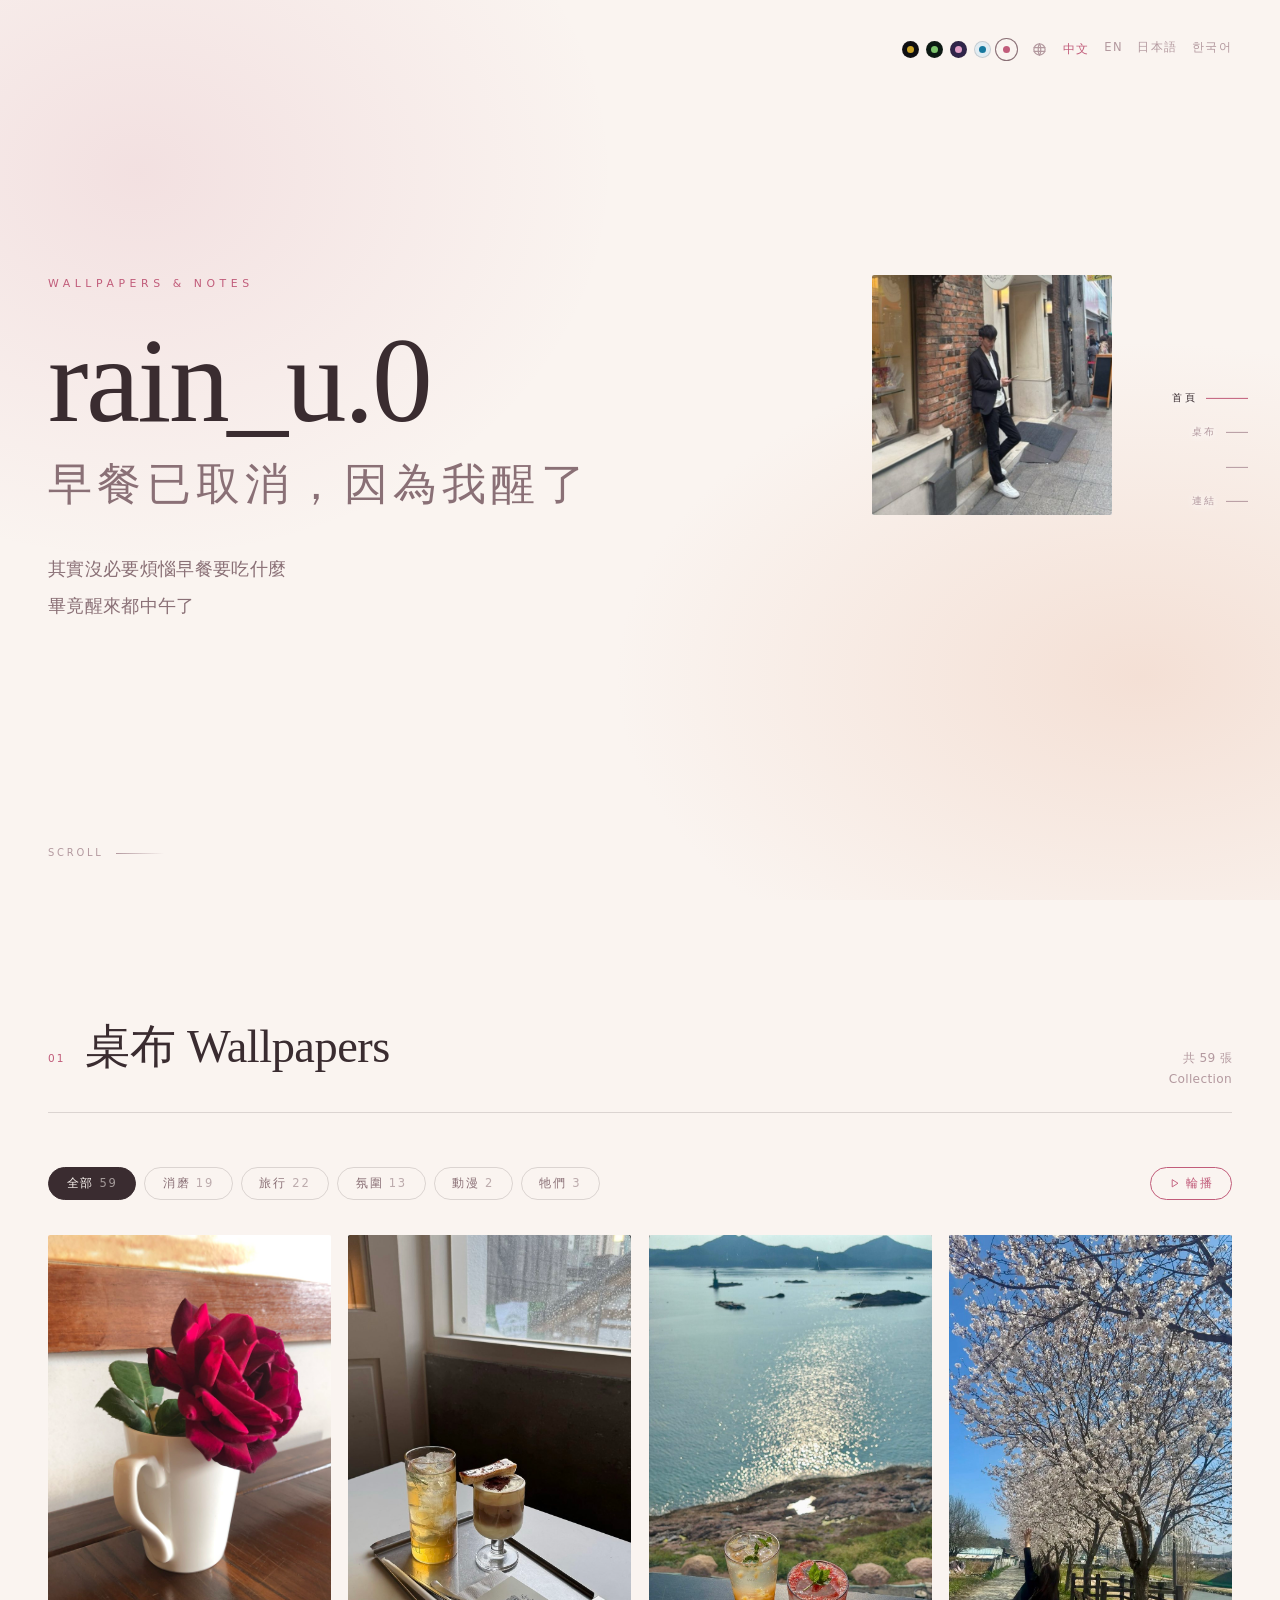
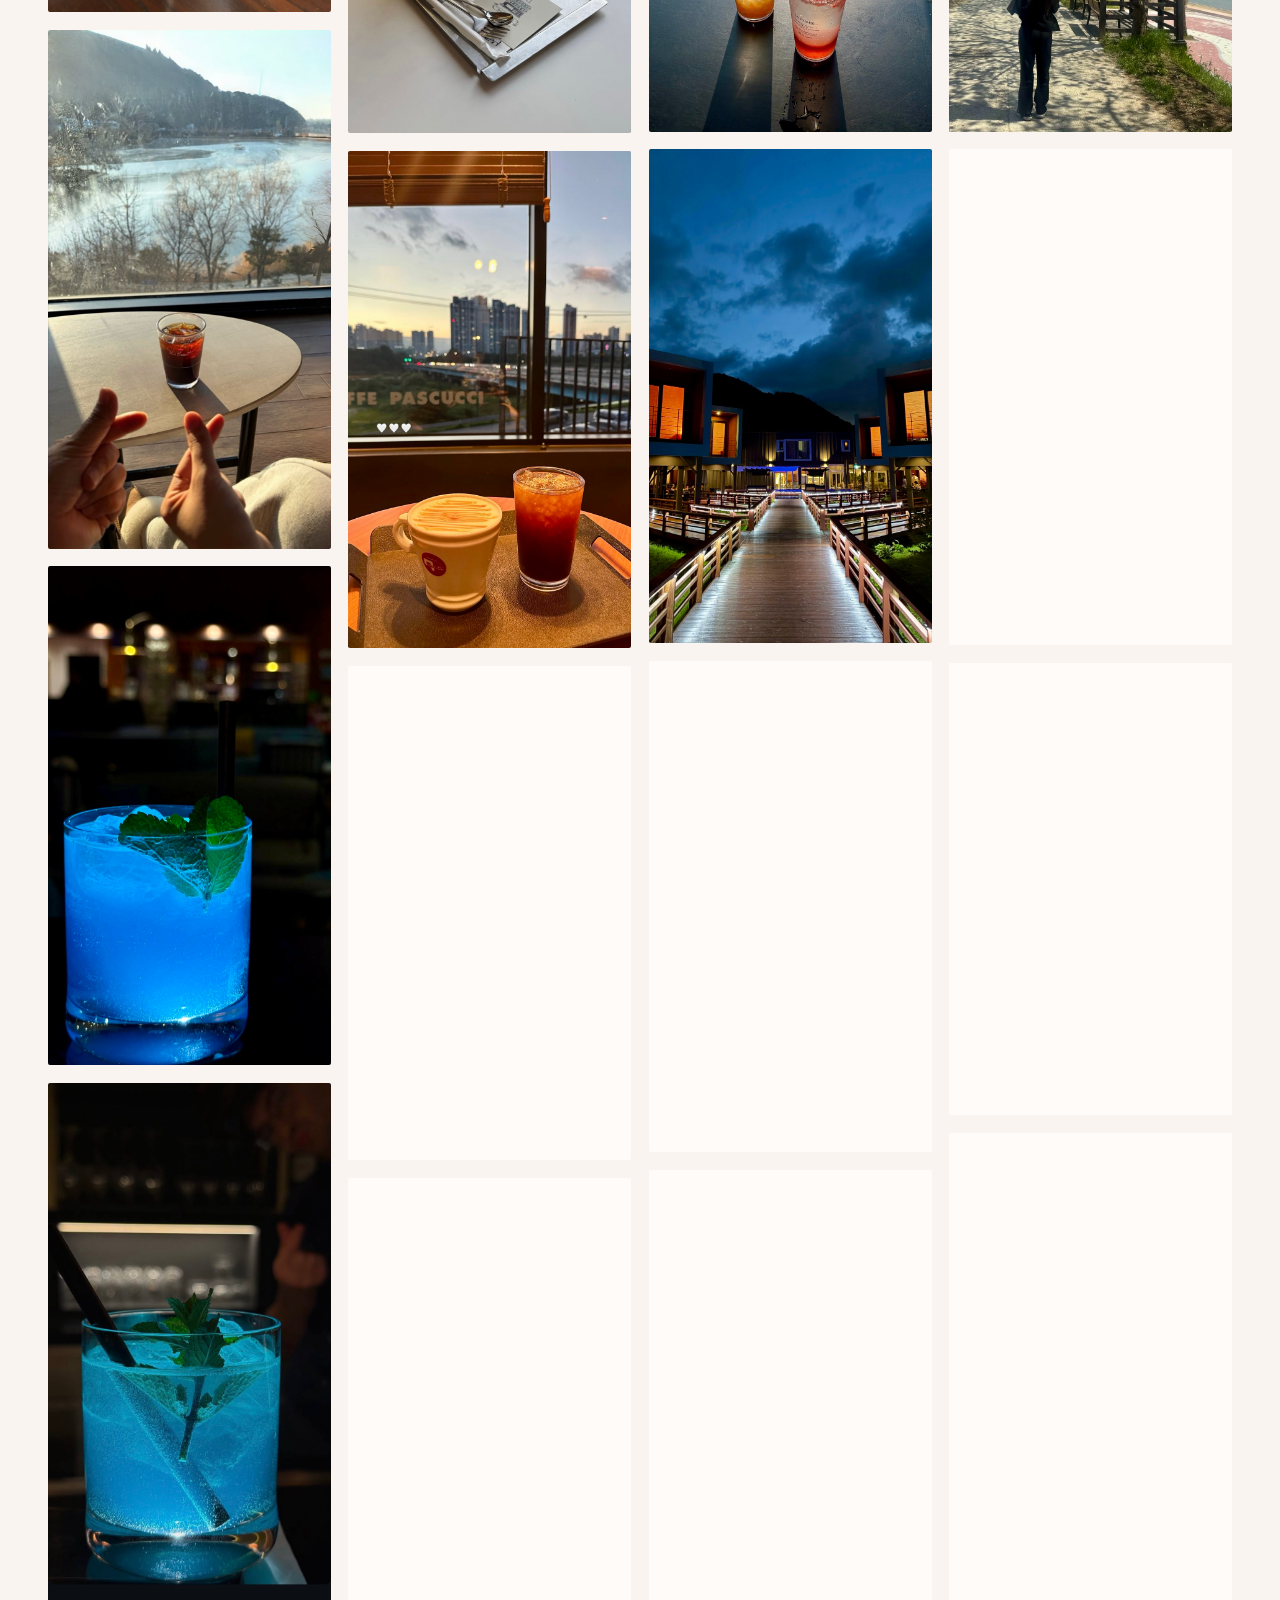
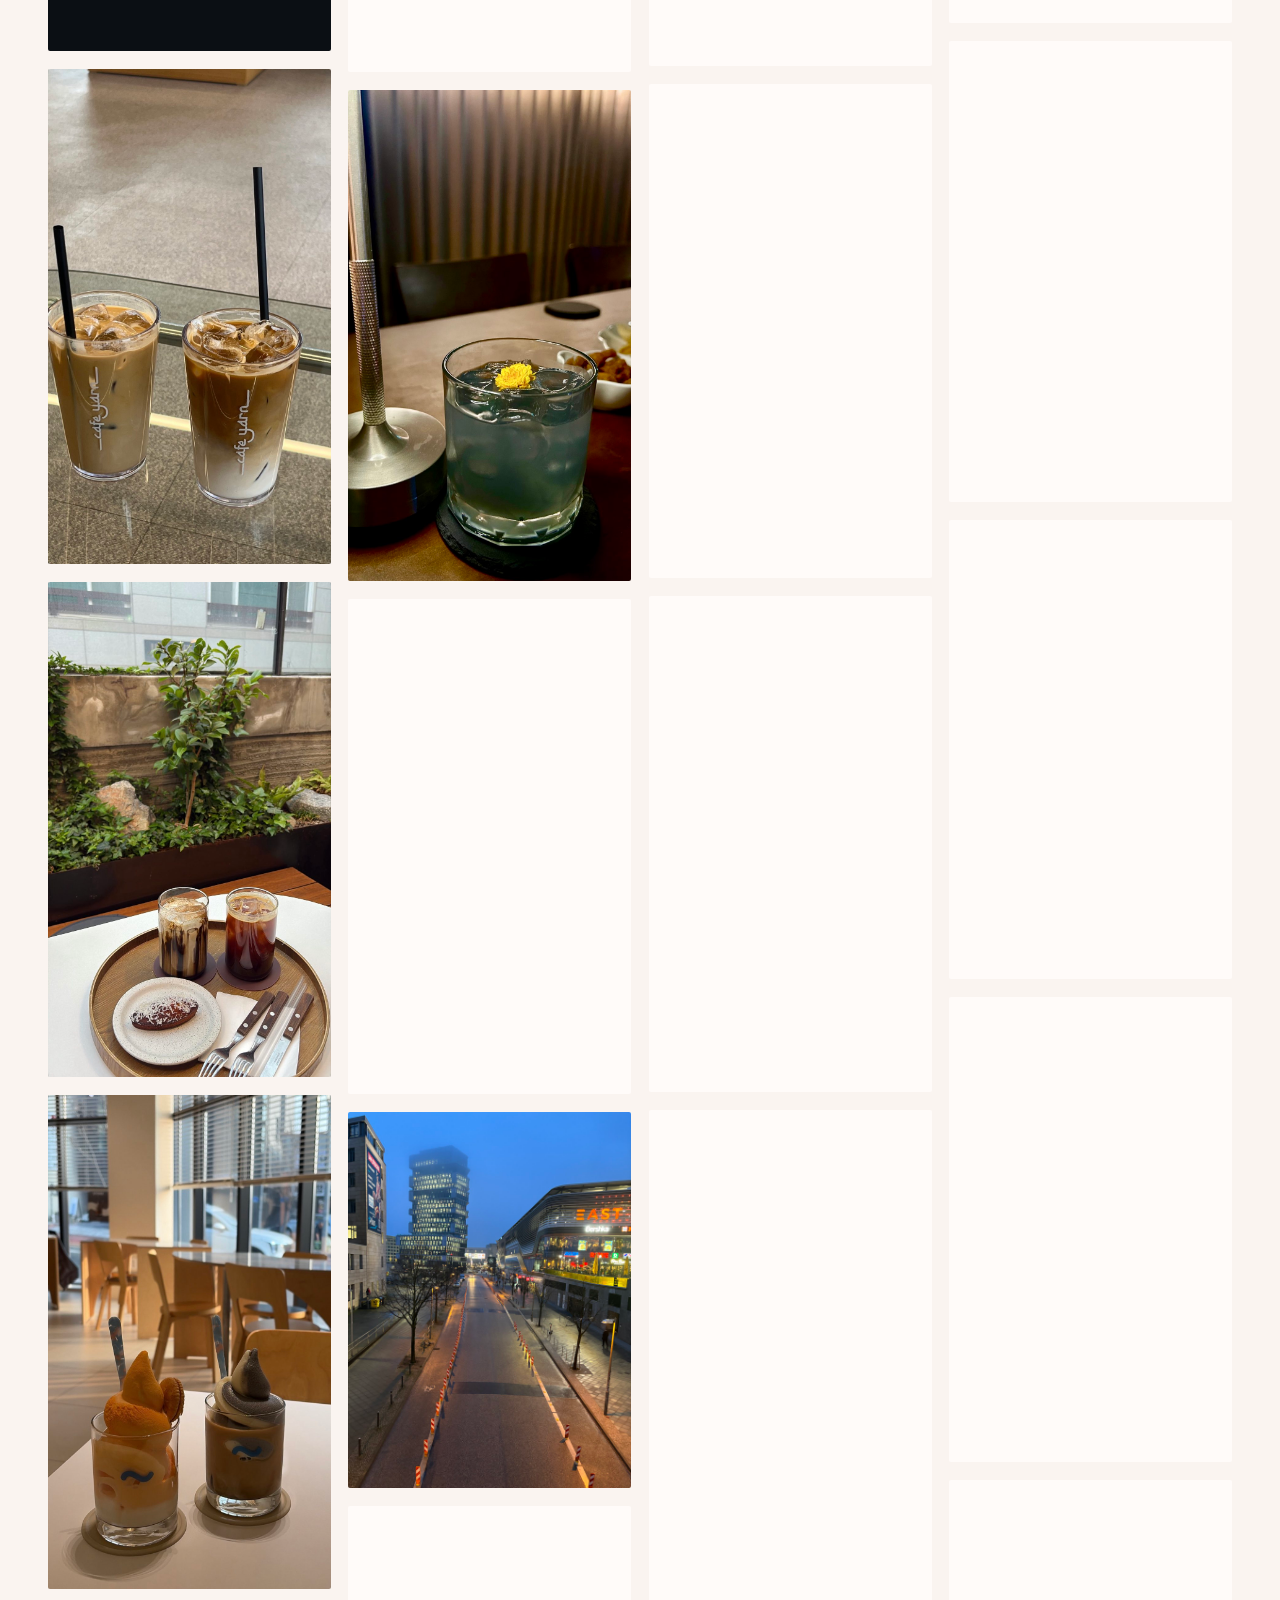
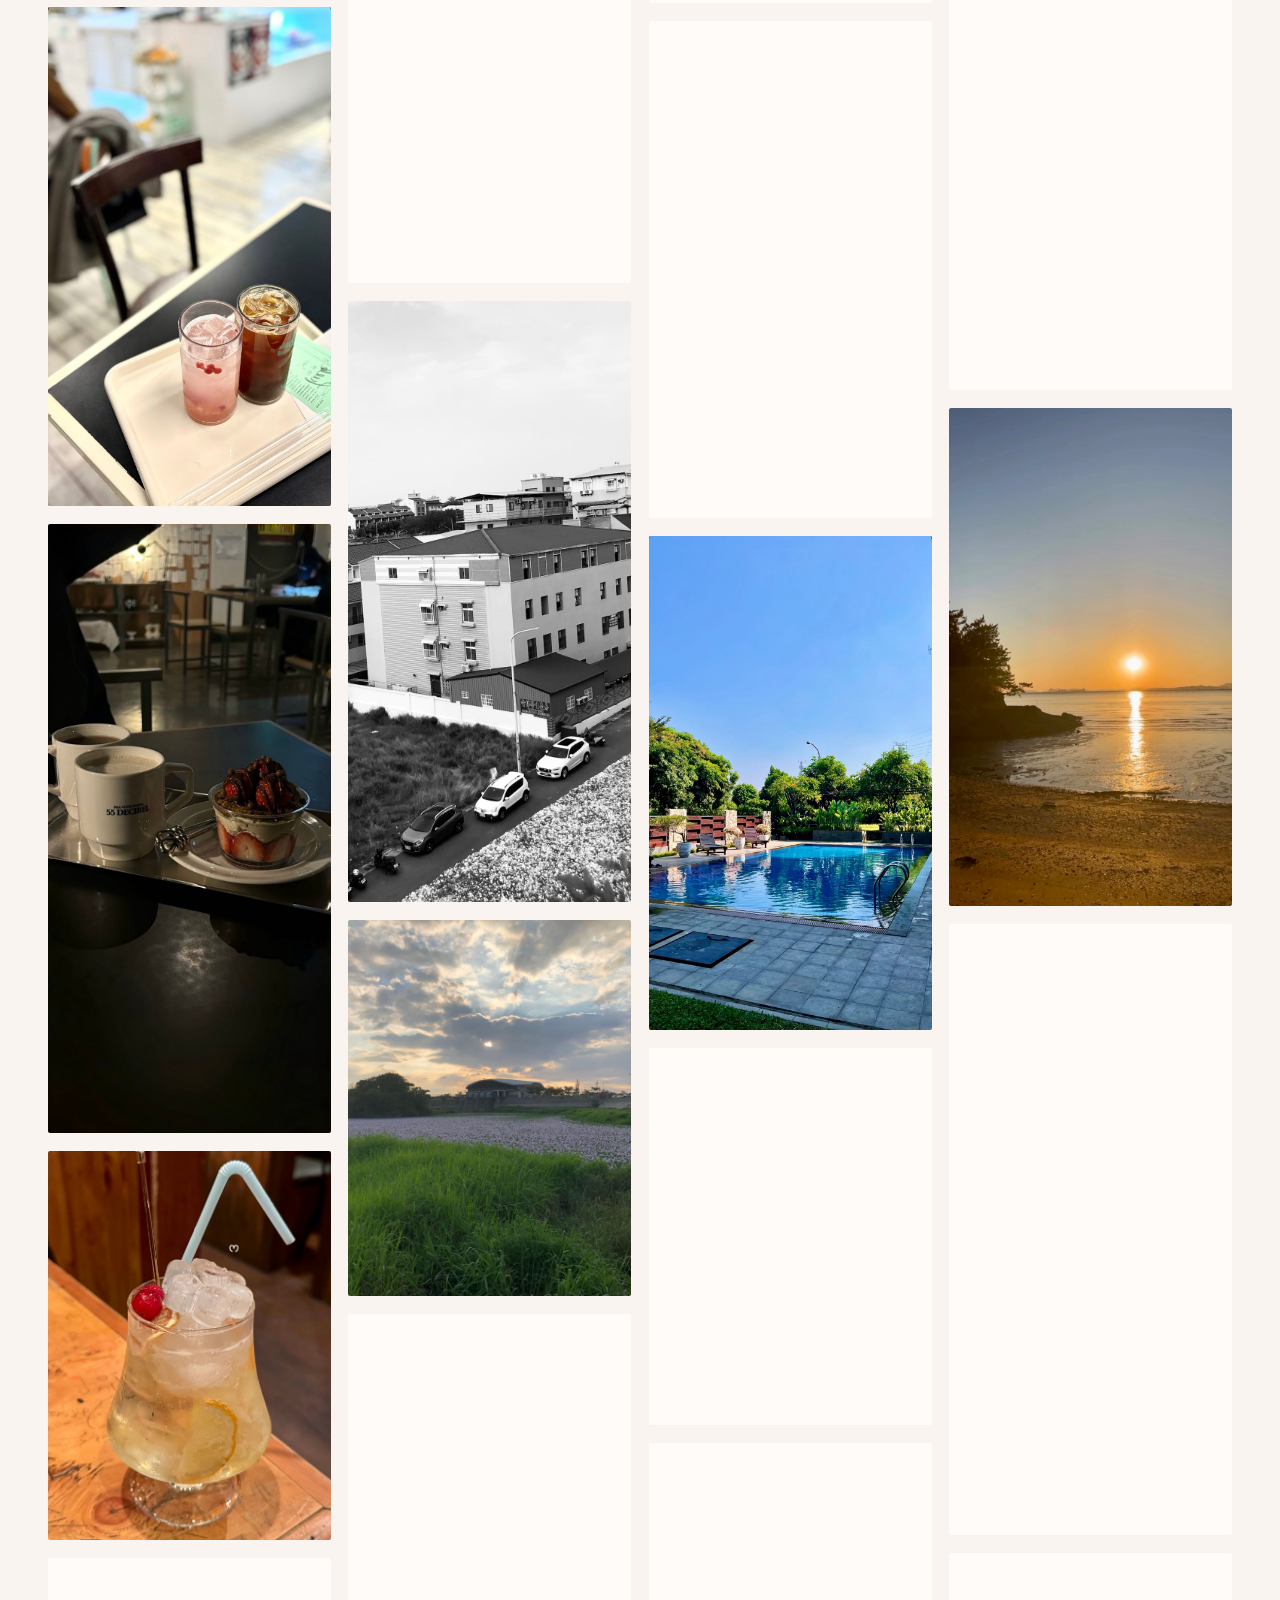
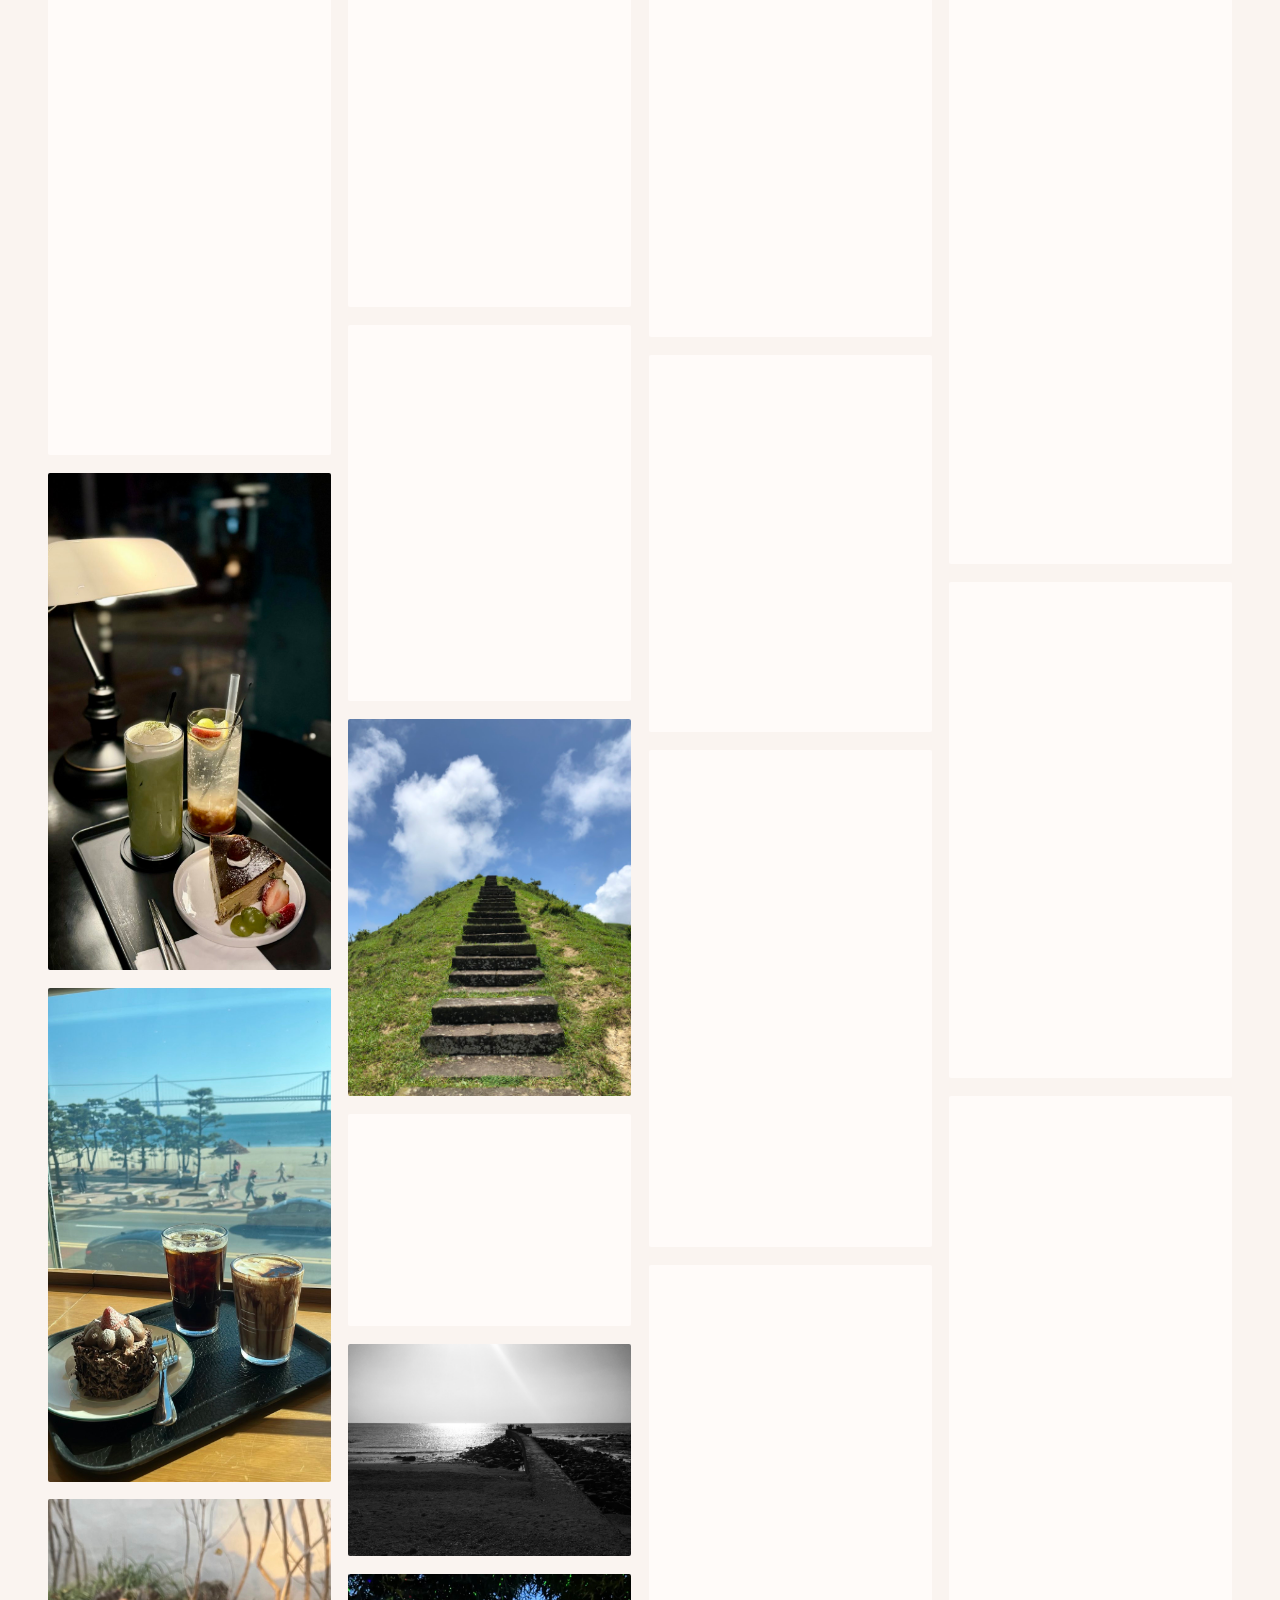
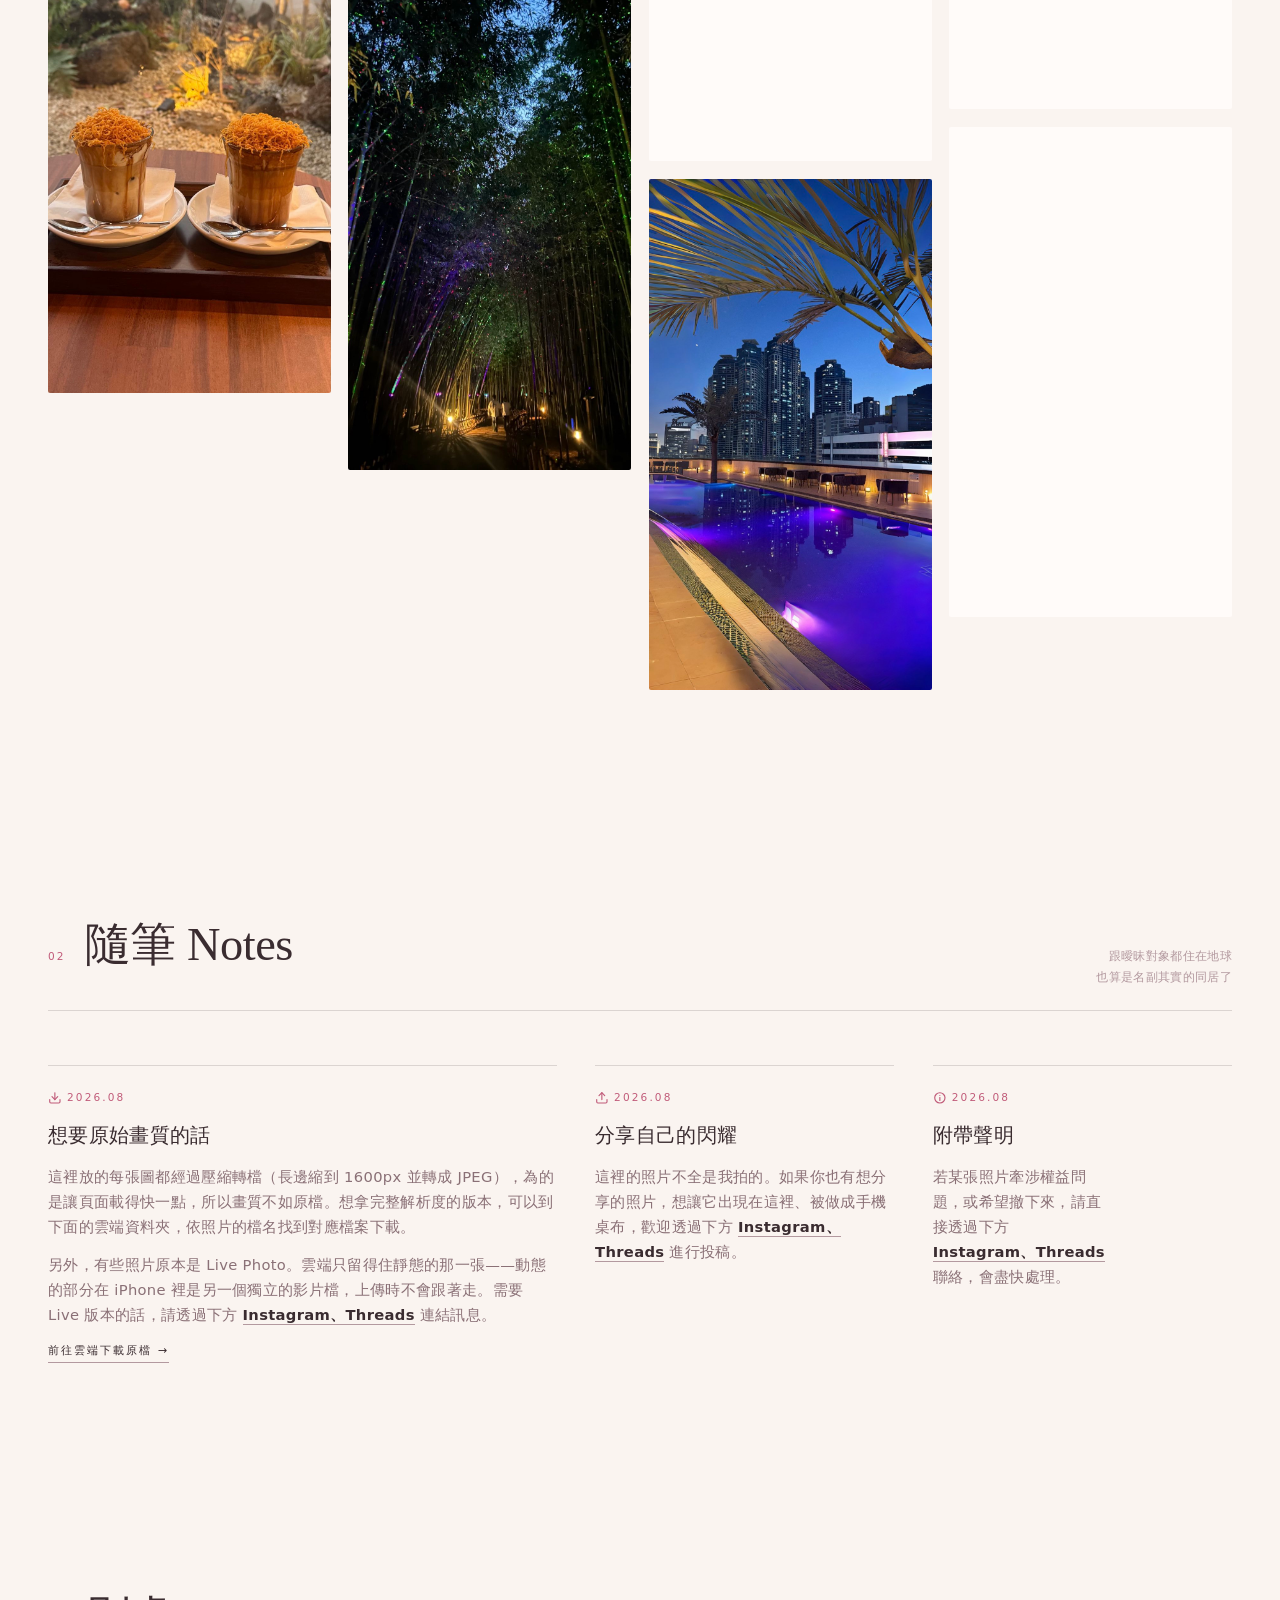
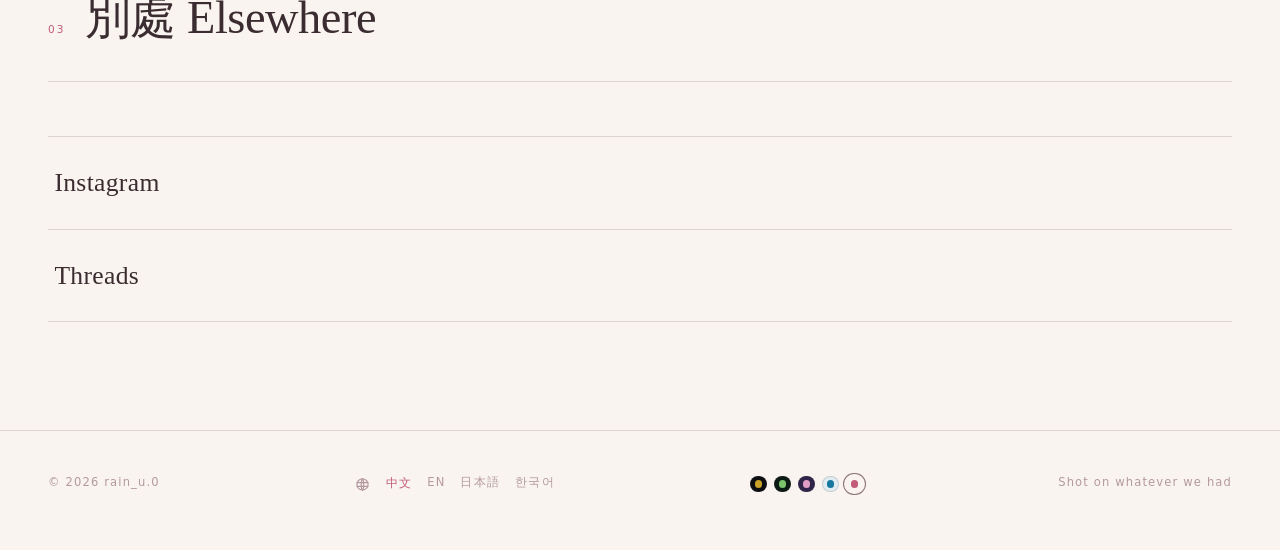
==== commit 907177bb: "Show each photo's file name in the lightbox The cloud folder of originals is named by file, and a vi" ====
--- a/index.html
+++ b/index.html
@@ -20,7 +20,7 @@
   <title>rain_u.0</title>
   <meta name="description" content="手機桌布、隨筆與一些散落的紀錄。">
 
-  <link rel="stylesheet" href="css/style.css?v=2048ad7199">
+  <link rel="stylesheet" href="css/style.css?v=0ce3939eb5">
 
   <!-- Applies the saved palette before the first paint. It has to be
        inline and it has to be here: loaded from a file, or moved to
@@ -83,6 +83,14 @@
     <symbol id="i-play" viewBox="0 0 24 24" fill="none" stroke="currentColor"
             stroke-width="2" stroke-linecap="round" stroke-linejoin="round">
       <path d="M7 4.5v15l12-7.5z"/>
+    </symbol>
+
+    <!-- File: a sheet with its top corner folded. Used by the file
+         name in the lightbox, which is the key to the cloud folder. -->
+    <symbol id="i-file" viewBox="0 0 24 24" fill="none" stroke="currentColor"
+            stroke-width="2" stroke-linecap="round" stroke-linejoin="round">
+      <path d="M14 3H7a2 2 0 0 0-2 2v14a2 2 0 0 0 2 2h10a2 2 0 0 0 2-2V8z"/>
+      <path d="M14 3v5h5"/>
     </symbol>
 
     <!-- Info: circle with a bang. Used by the disclaimer note. -->
@@ -359,6 +367,18 @@
     <img class="box__img" id="box-img" alt="">
     <div class="box__bar">
       <div class="box__cap" id="box-cap"></div>
+      <!-- The file name is how a photo is found in the cloud folder of
+           originals, which knows nothing of titles. Always the photo's
+           own name, even with the wallpaper shot on screen — the
+           folder holds originals, not _demo files. -->
+      <!-- The icon stands in for the word on screen; the word stays
+           for screen readers, which would otherwise announce a bare
+           string with nothing to say what it is. -->
+      <div class="box__file">
+        <svg class="ico" aria-hidden="true"><use href="#i-file"/></svg>
+        <span class="sr-only">檔名</span>
+        <b id="box-file"></b>
+      </div>
       <!-- Only shown for photos marked demo: true in photos.js -->
       <button type="button" class="box__mode" id="box-mode" aria-pressed="false" hidden>
         桌布效果
@@ -378,7 +398,7 @@
   </div>
 
   <script>window.I18N = {"js.wallpaperOn": "桌布效果", "js.wallpaperOff": "看原圖", "js.enlarge": "（放大檢視）", "js.wallpaperAlt": "（桌布效果）", "js.missing": "缺少圖檔"};</script>
-  <script src="js/photos.js?v=c5e3e48556"></script>
-  <script src="js/main.js?v=00b757aa26"></script>
+  <script src="js/photos.js?v=db6f55c050"></script>
+  <script src="js/main.js?v=e09e422267"></script>
 </body>
 </html>
--- a/css/style.css
+++ b/css/style.css
@@ -1275,6 +1275,30 @@
 
 .box__cap b { color: var(--box-fg); font-weight: 400; }
 
+/* Quieter than the caption: it is a lookup key, not a title. The
+   name itself selects in one tap, so it can be copied straight into
+   the cloud folder's search. */
+.box__file {
+  display: inline-flex;
+  align-items: center;
+  justify-content: center;
+  gap: 0.35em;
+  font-size: 0.72rem;
+  letter-spacing: 0.06em;
+  color: var(--box-dim);
+  white-space: nowrap;
+  flex-shrink: 0;
+}
+
+.box__file .ico { width: 1.15em; height: 1.15em; }
+
+.box__file b {
+  color: var(--box-fg);
+  font-weight: 400;
+  user-select: all;
+  -webkit-user-select: all;
+}
+
 /* This one is a pill, so it must not pick up the round styling
    applied to the three nav buttons below. */
 .box__mode {
@@ -1302,6 +1326,12 @@
 
 @media (max-width: 560px) {
   .box__bar { flex-direction: column; gap: 0.7rem; text-align: center; }
+  /* Stacked, the caption, file name and toggle stand about three
+     lines tall, and the image at its desktop 84vh ran underneath
+     them. Reserve the room as padding and let the image fill what is
+     left; the top padding clears the close button the same way. */
+  .box { padding: 4.8rem 1rem 10rem; }
+  .box__img { max-height: 100%; }
 }
 
 /* shared by every lightbox button */
@@ -1396,6 +1426,20 @@
   15%, 75% { opacity: 1; }
 }
 
+/* Read aloud, never drawn. For a label whose job an icon does on
+   screen. */
+.sr-only {
+  position: absolute;
+  width: 1px;
+  height: 1px;
+  margin: -1px;
+  padding: 0;
+  overflow: hidden;
+  clip-path: inset(50%);
+  white-space: nowrap;
+  border: 0;
+}
+
 /* ── Respect the system reduced-motion setting ────────────── */
 @media (prefers-reduced-motion: reduce) {
   html { scroll-behavior: auto; }
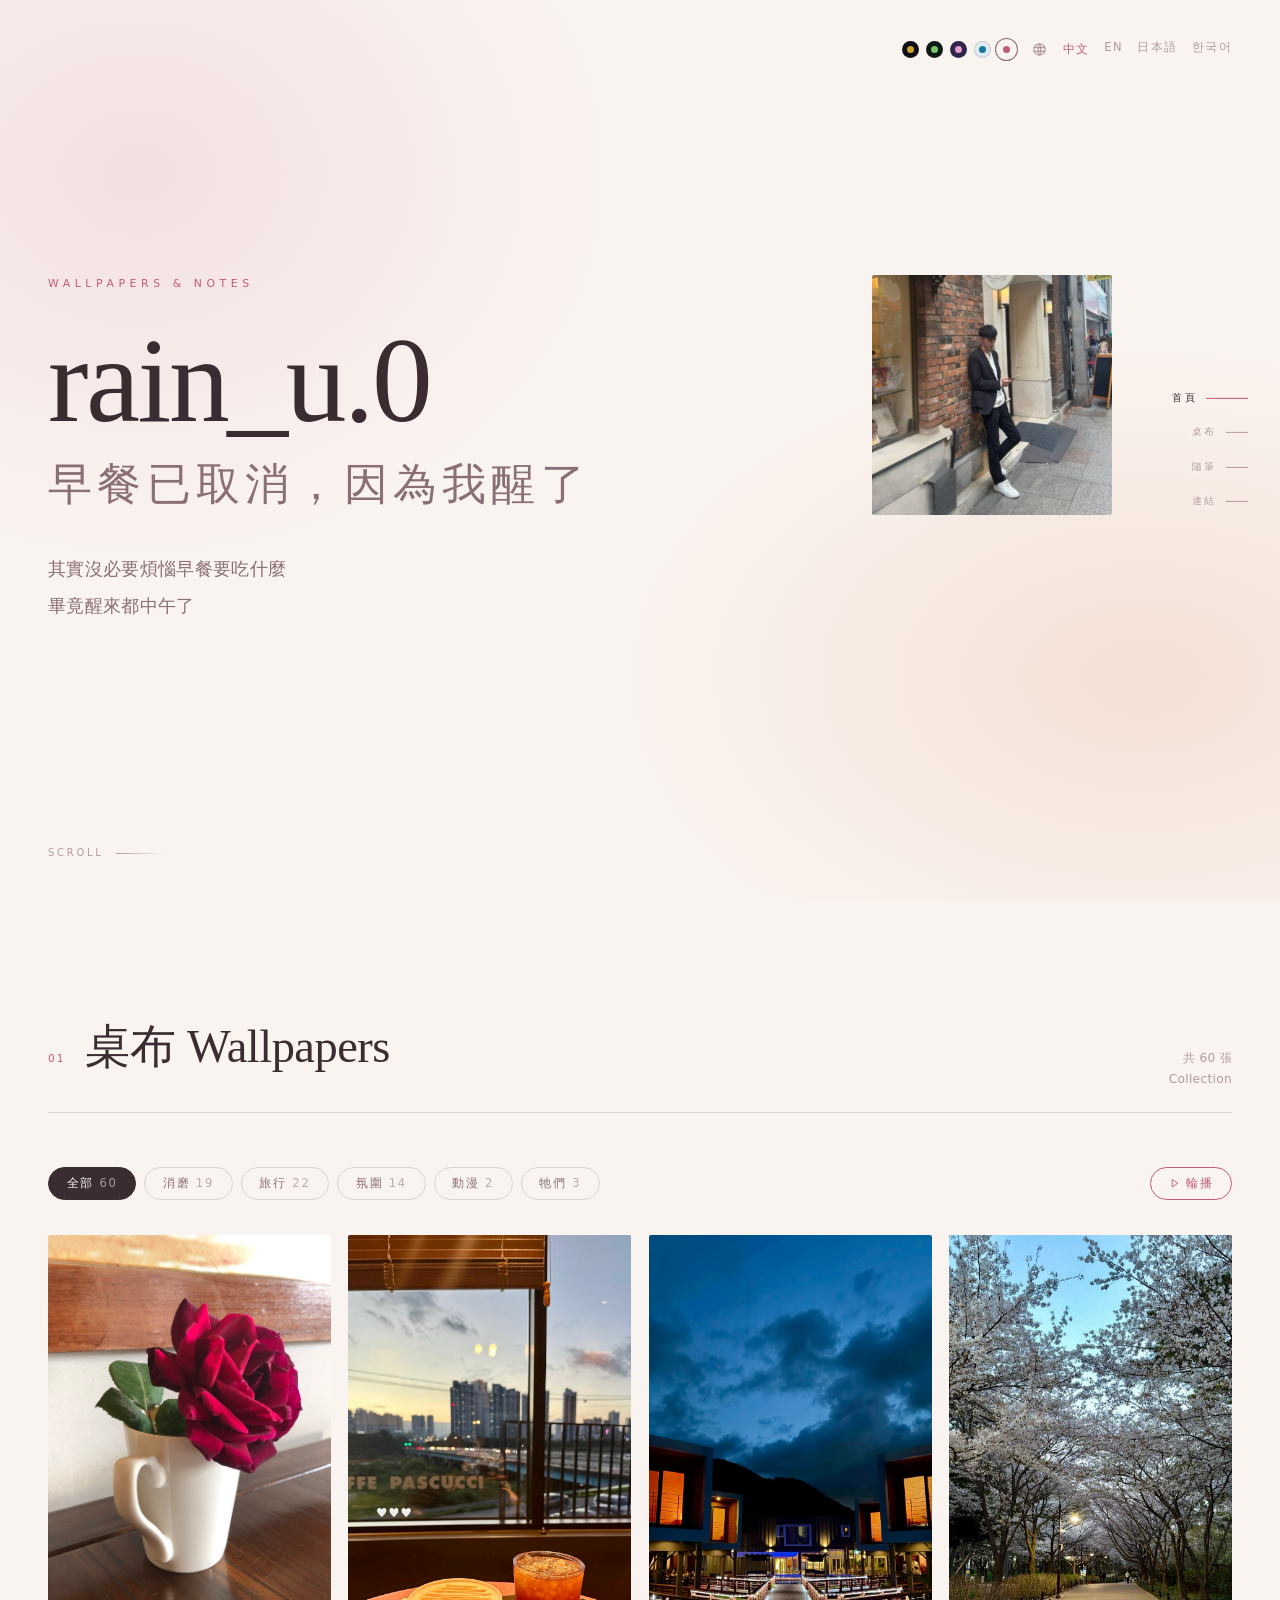
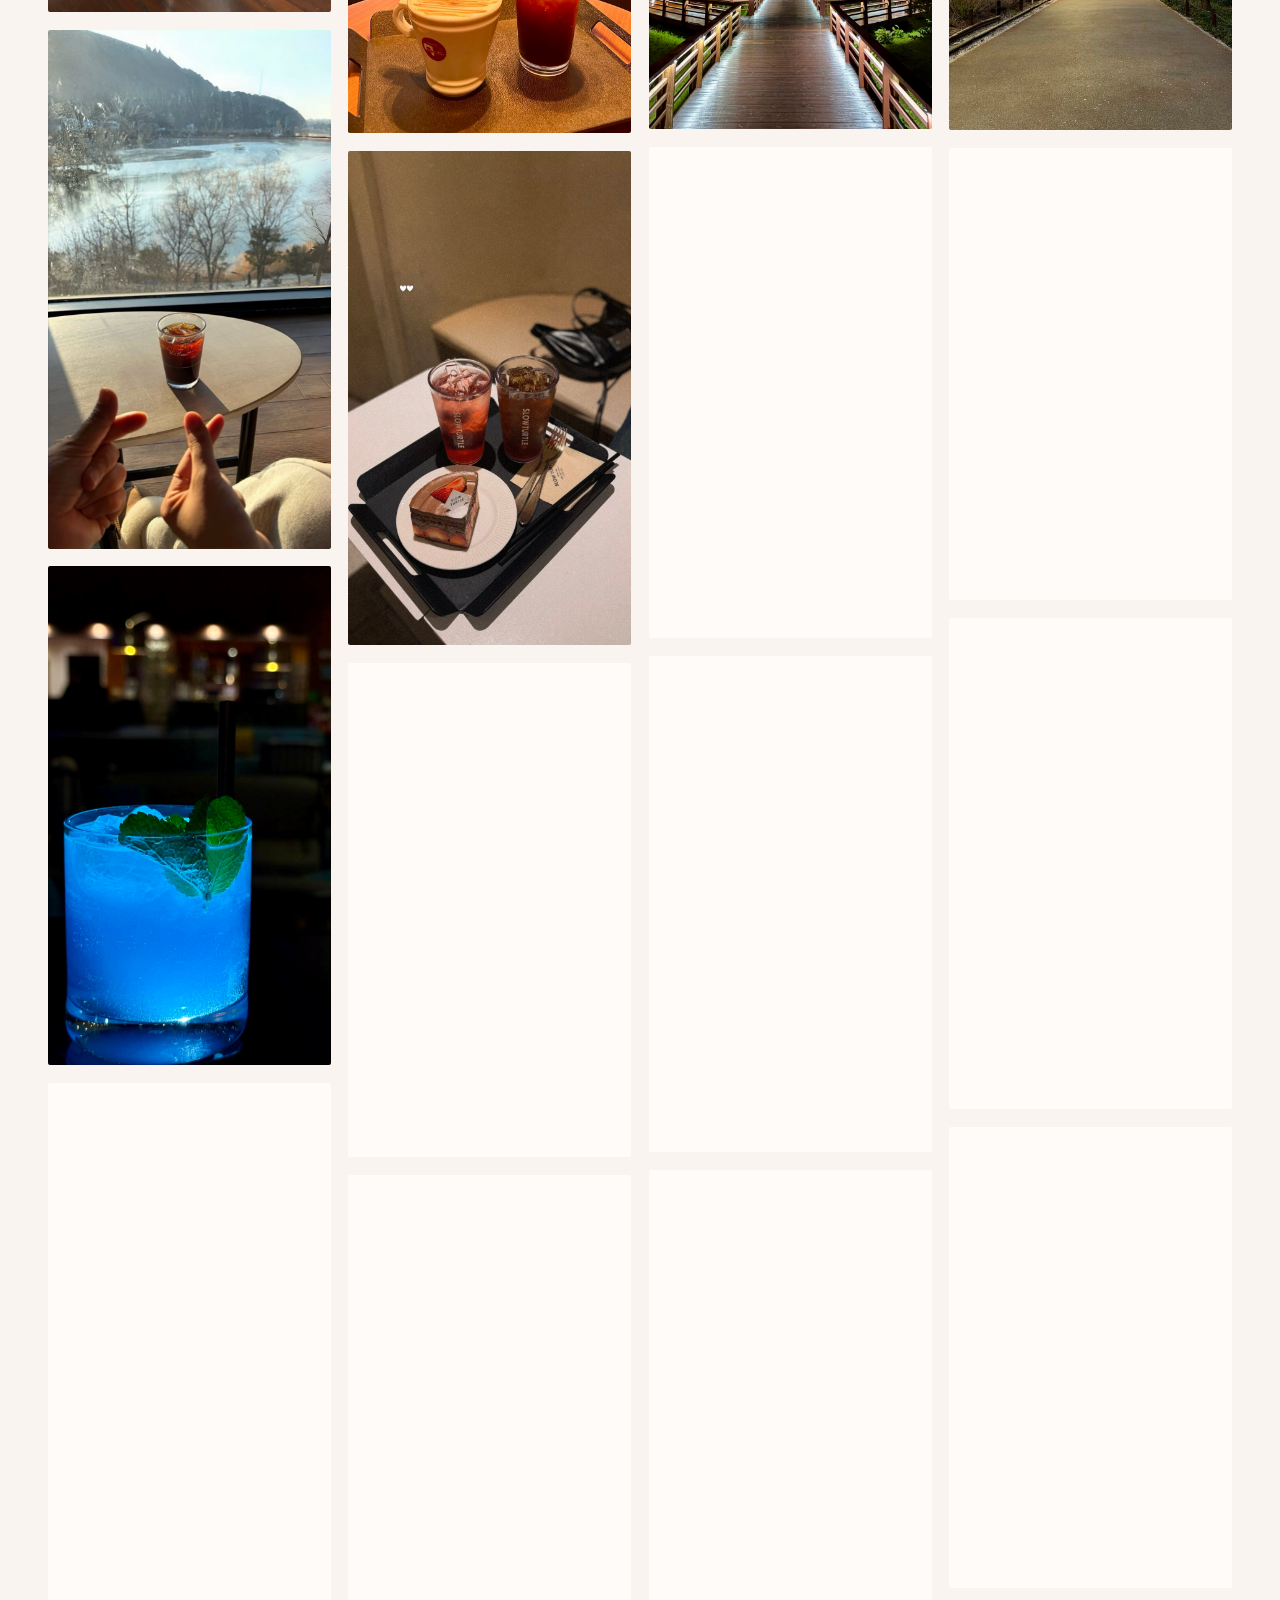
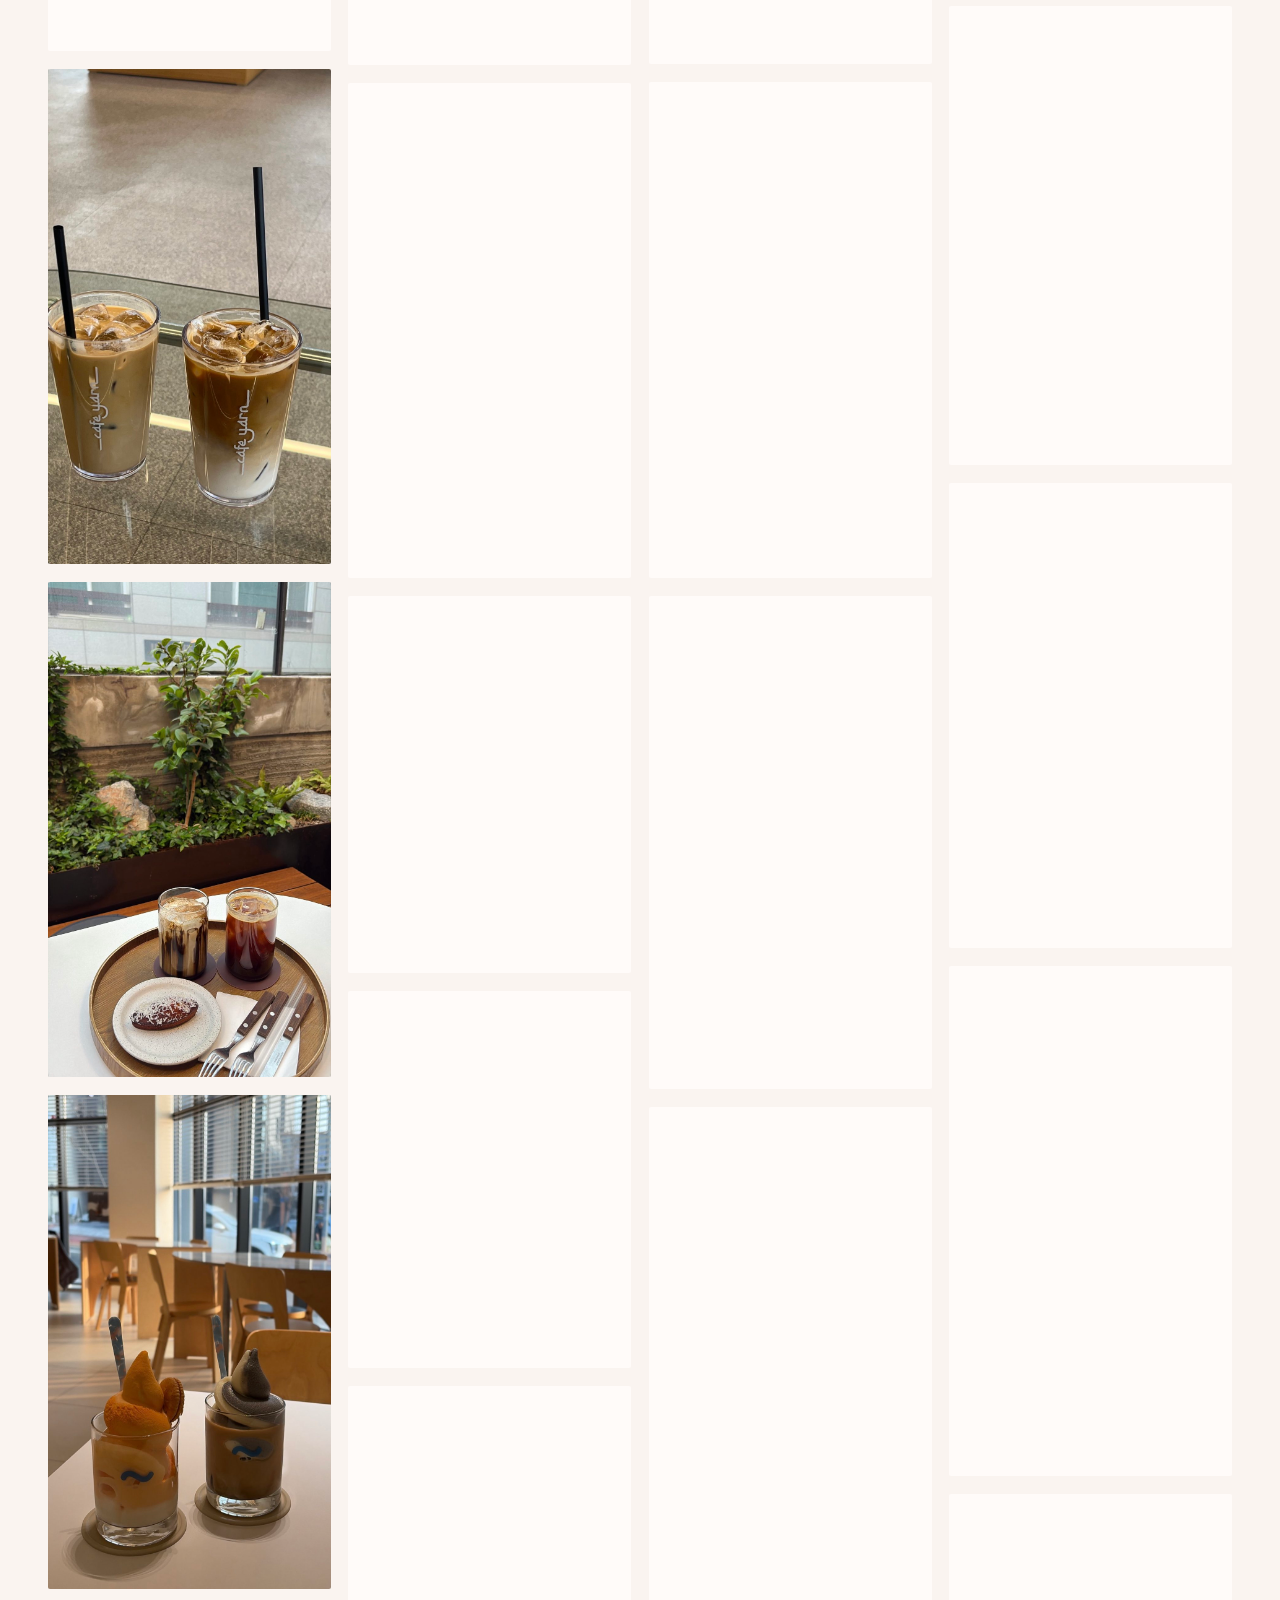
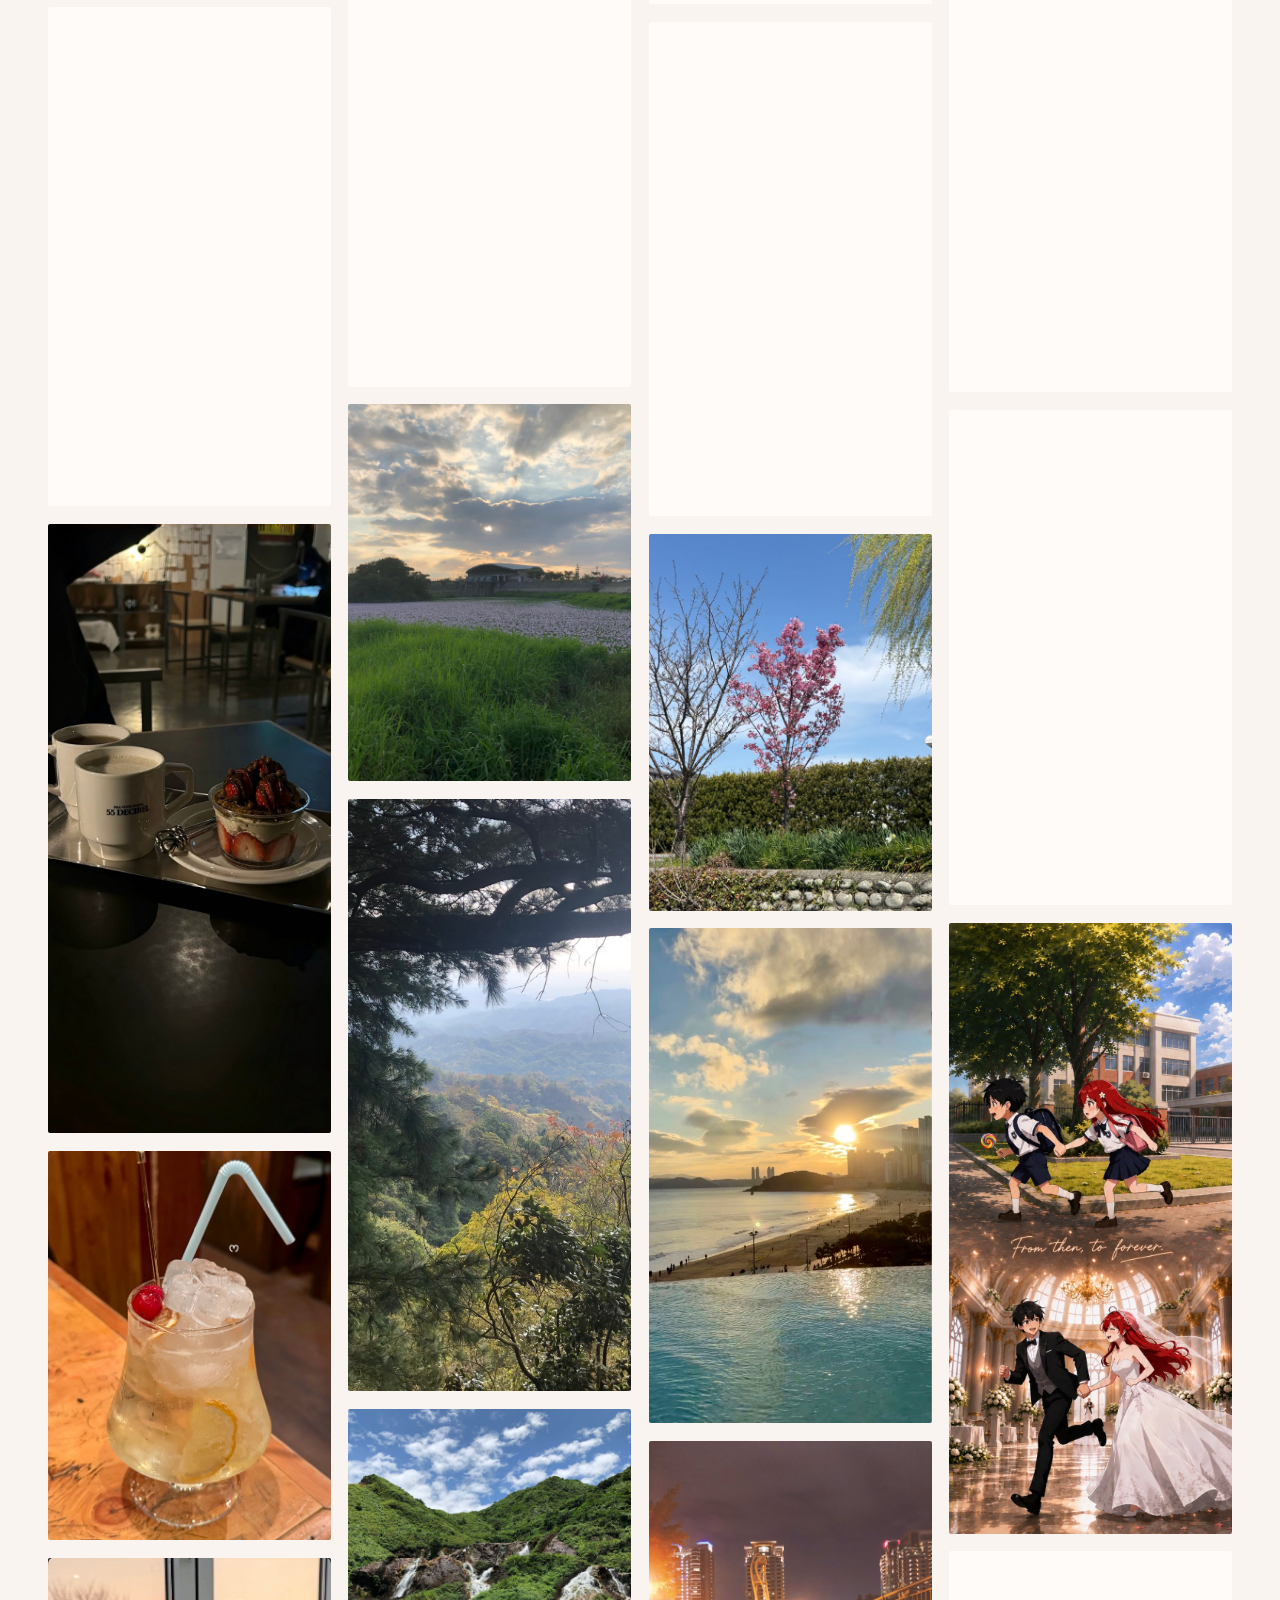
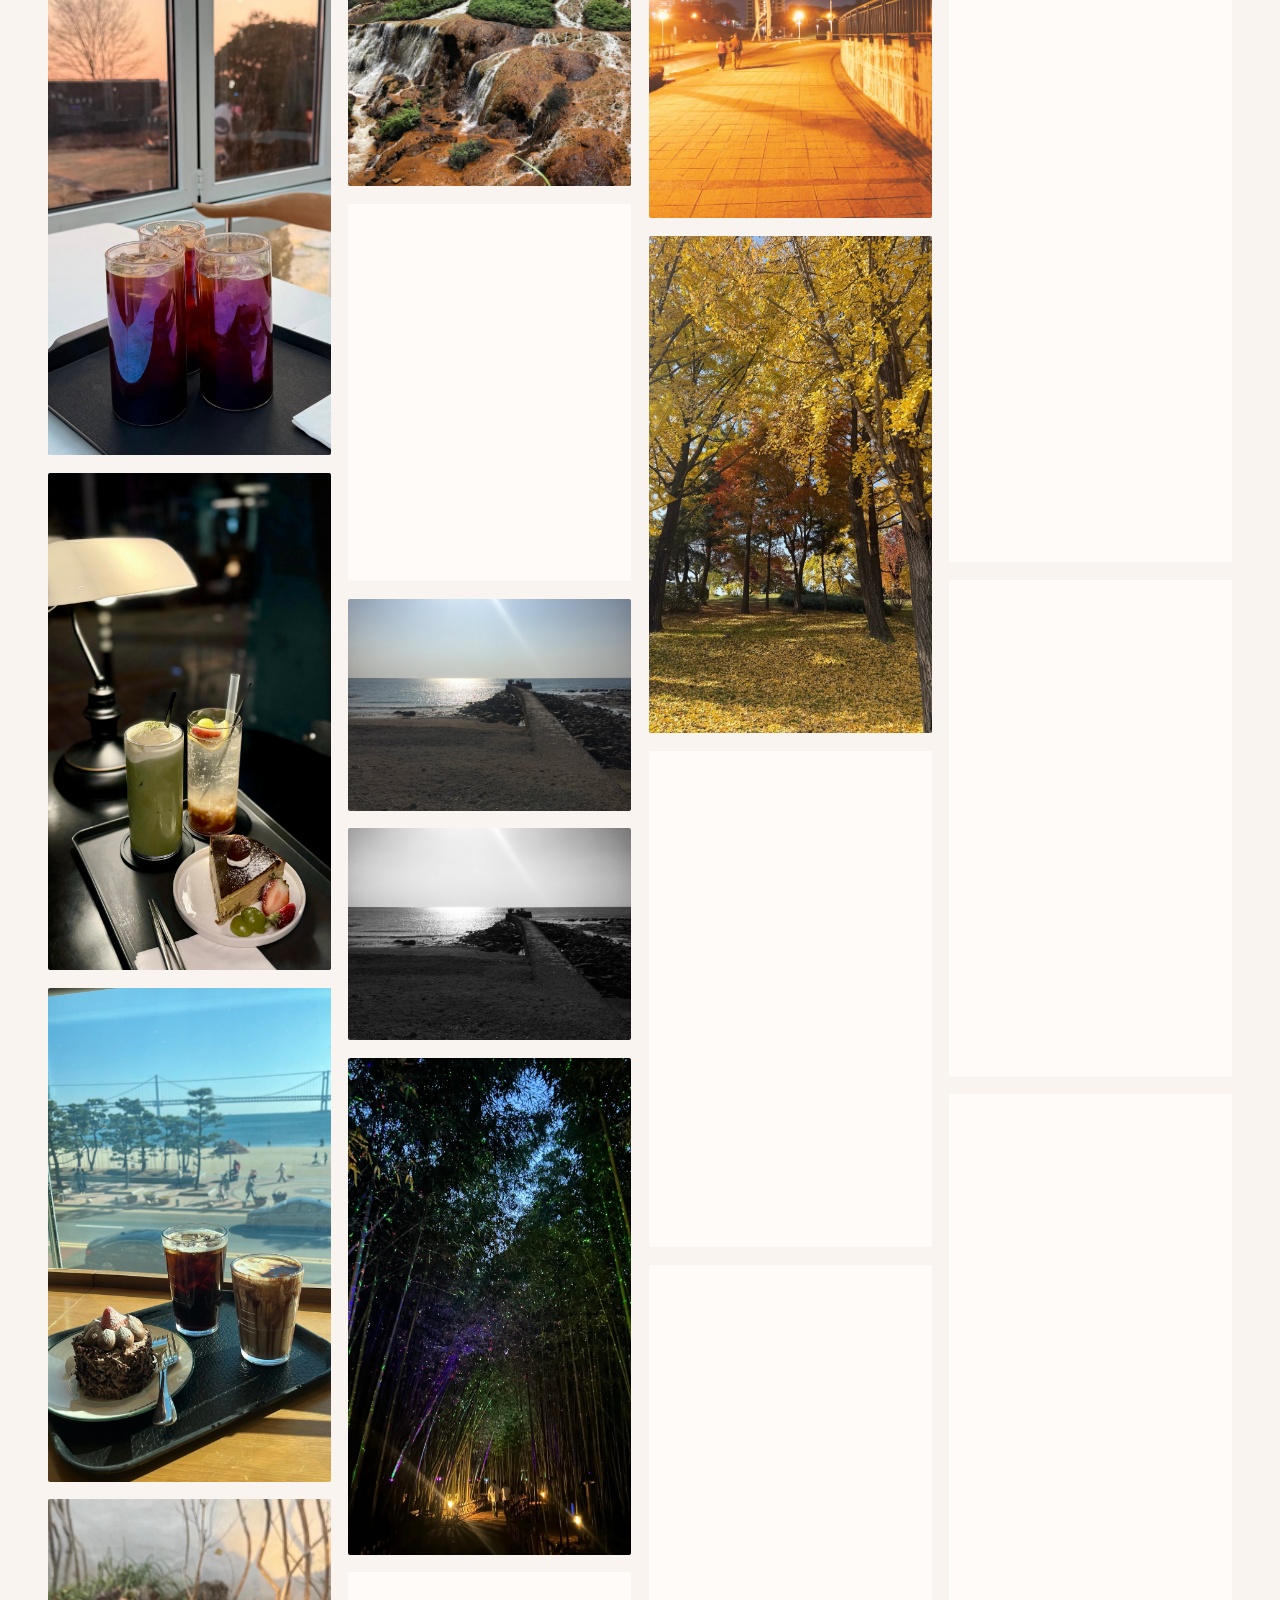
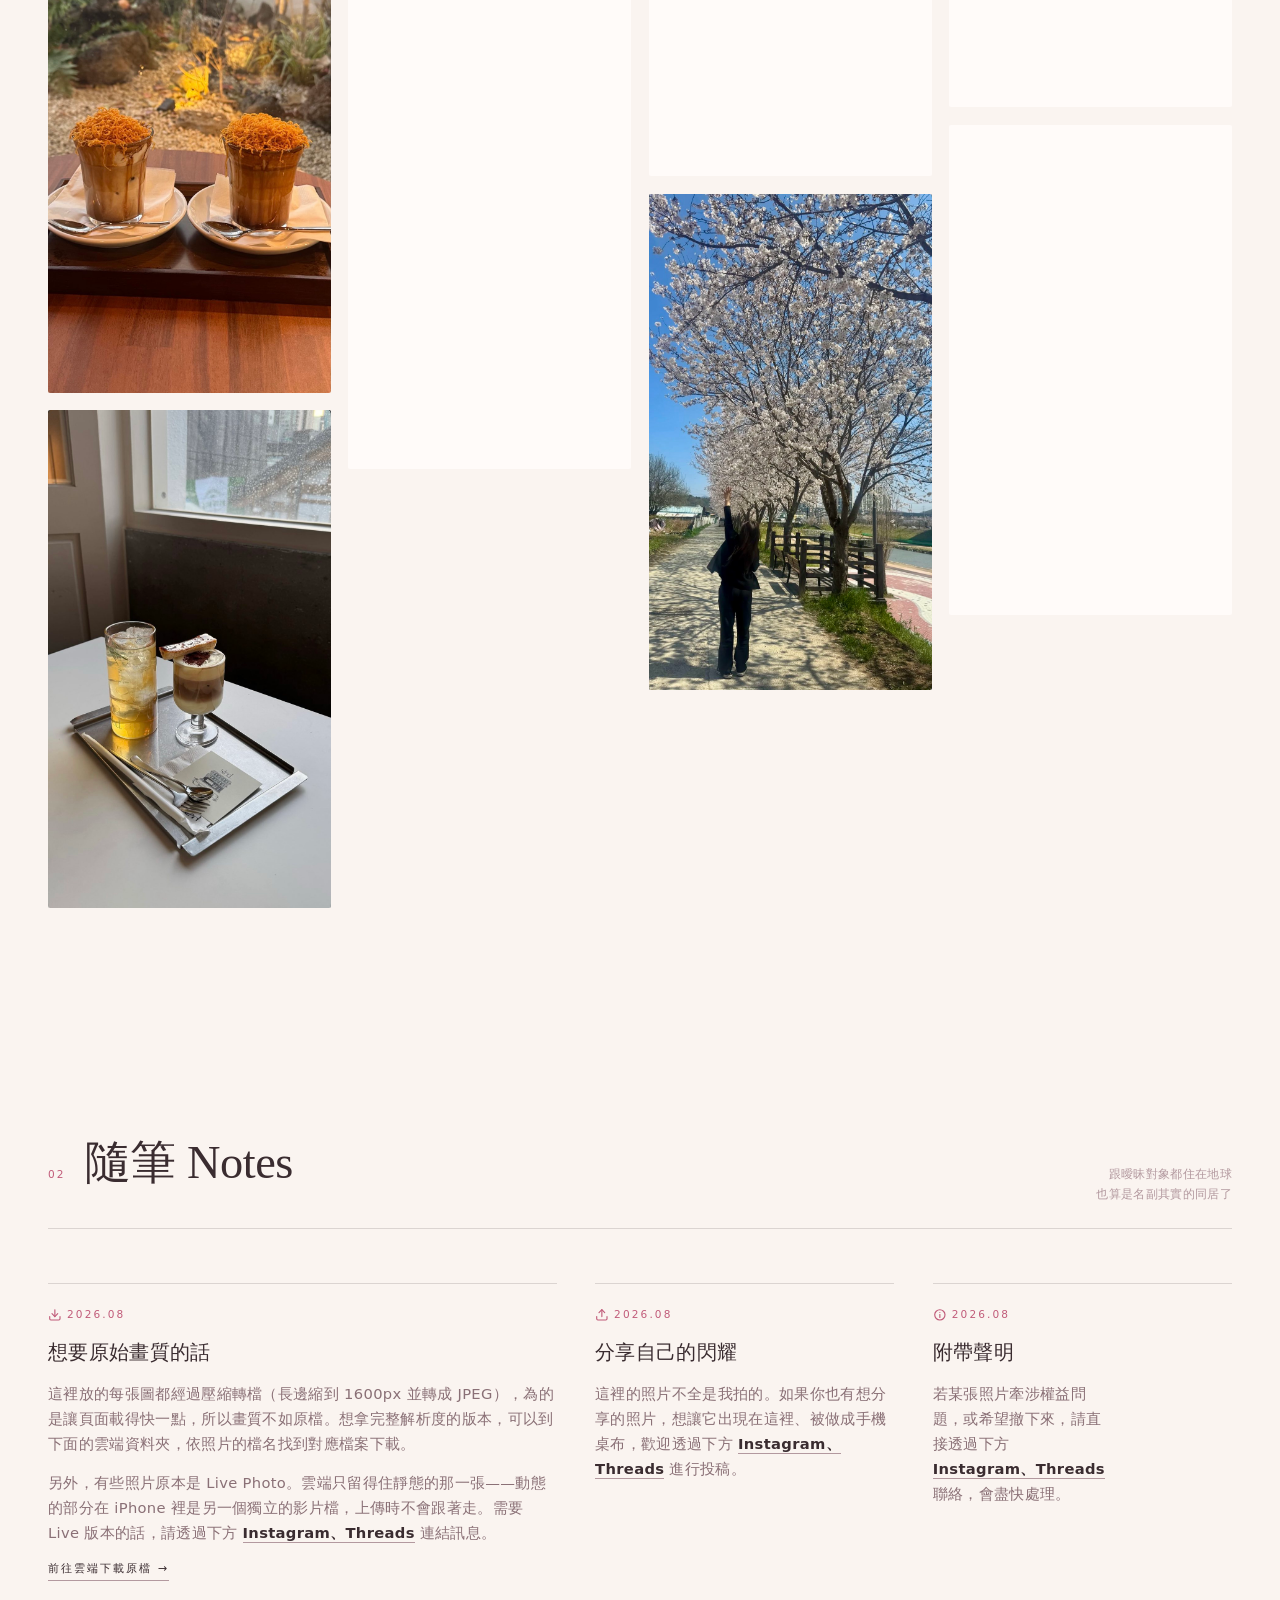
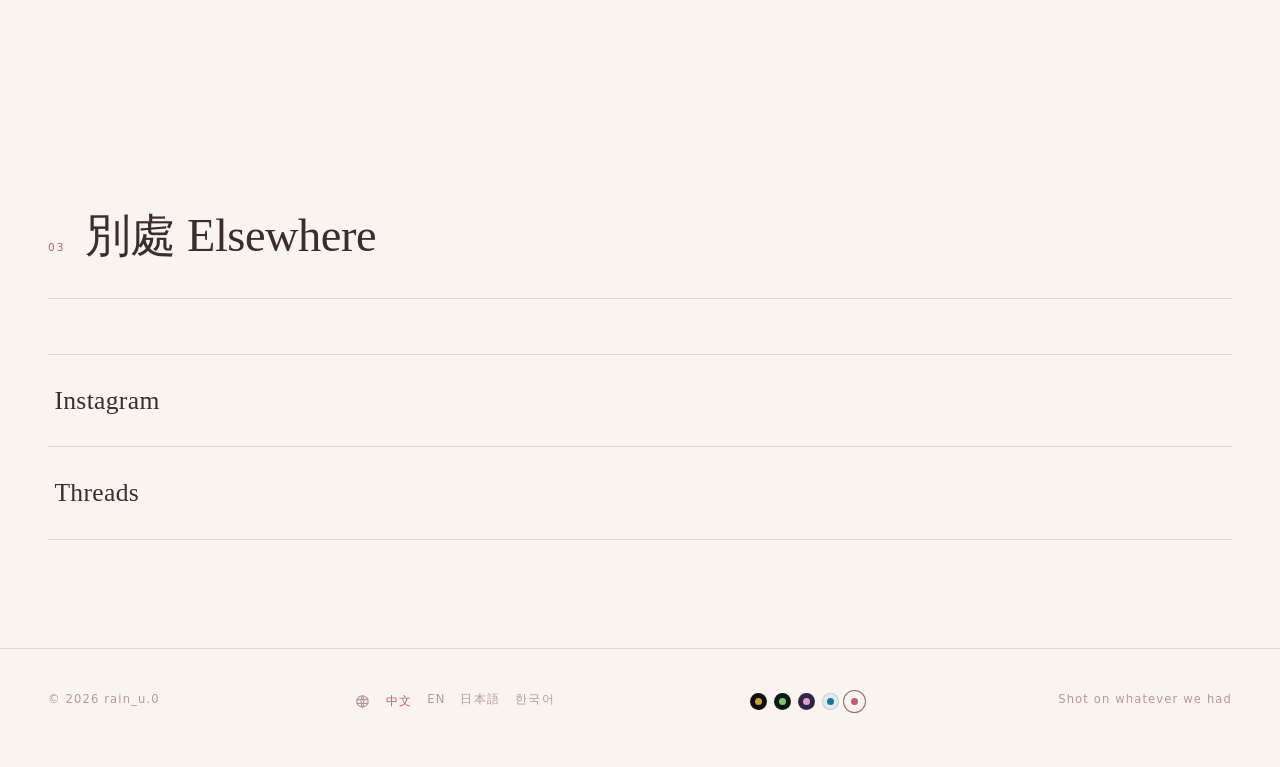
==== commit df95d09f: "Fade gallery tiles in with opacity only On a phone the gallery is one column, so each tile is nearly" ====
--- a/index.html
+++ b/index.html
@@ -20,7 +20,7 @@
   <title>rain_u.0</title>
   <meta name="description" content="手機桌布、隨筆與一些散落的紀錄。">
 
-  <link rel="stylesheet" href="css/style.css?v=0ce3939eb5">
+  <link rel="stylesheet" href="css/style.css?v=b2bc8301a6">
 
   <!-- Applies the saved palette before the first paint. It has to be
        inline and it has to be here: loaded from a file, or moved to
@@ -398,7 +398,7 @@
   </div>
 
   <script>window.I18N = {"js.wallpaperOn": "桌布效果", "js.wallpaperOff": "看原圖", "js.enlarge": "（放大檢視）", "js.wallpaperAlt": "（桌布效果）", "js.missing": "缺少圖檔"};</script>
-  <script src="js/photos.js?v=db6f55c050"></script>
+  <script src="js/photos.js?v=df5d2ed8c7"></script>
   <script src="js/main.js?v=e09e422267"></script>
 </body>
 </html>
--- a/css/style.css
+++ b/css/style.css
@@ -269,8 +269,9 @@
 .reveal--left { transform: translateX(-1.4em); }
 /* variant: fade only — large images look heavy when they also move */
 .reveal--fade { transform: none; }
-/* variant: fade + slight scale (for photo tiles) */
-.reveal--zoom { transform: translateY(1.4em) scale(0.96); }
+/* variant: fade + short rise (for photo tiles). No scale — a tile
+   can be nearly full-screen on a phone. */
+.reveal--zoom { transform: translateY(1.4em); }
 
 /* ── Layout container ─────────────────────────────────────── */
 .wrap {
@@ -831,23 +832,19 @@
   width: 100%;
   height: 100%;
   object-fit: cover;
-  /* blurred until decoded, then transitions to sharp */
+  /* Fades in once decoded. Opacity only: on a phone a single-column
+     tile is nearly full-screen, and a blur or scale that large is
+     redrawn every frame of the fade. The transform transition is
+     for the desktop hover zoom below. */
   opacity: 0;
-  transform: scale(1.06);
-  filter: blur(12px);
-  transition: opacity 1s var(--ease),
-              transform 1.4s var(--ease),
-              filter 1s var(--ease);
-}
-
-.shot img.loaded {
-  opacity: 1;
-  transform: none;
-  filter: none;
-}
+  transition: opacity 0.5s var(--ease),
+              transform 1.4s var(--ease);
+}
+
+.shot img.loaded { opacity: 1; }
 
 /* shown when the file is missing, instead of a broken image */
-.shot img.failed { opacity: 1; filter: none; transform: none; }
+.shot img.failed { opacity: 1; }
 
 .shot__missing {
   position: absolute;
@@ -1449,5 +1446,5 @@
     transition-duration: 0.01ms !important;
   }
   .reveal { opacity: 1; transform: none; }
-  .shot img { opacity: 1; filter: none; transform: none; }
-}
+  .shot img { opacity: 1; }
+}
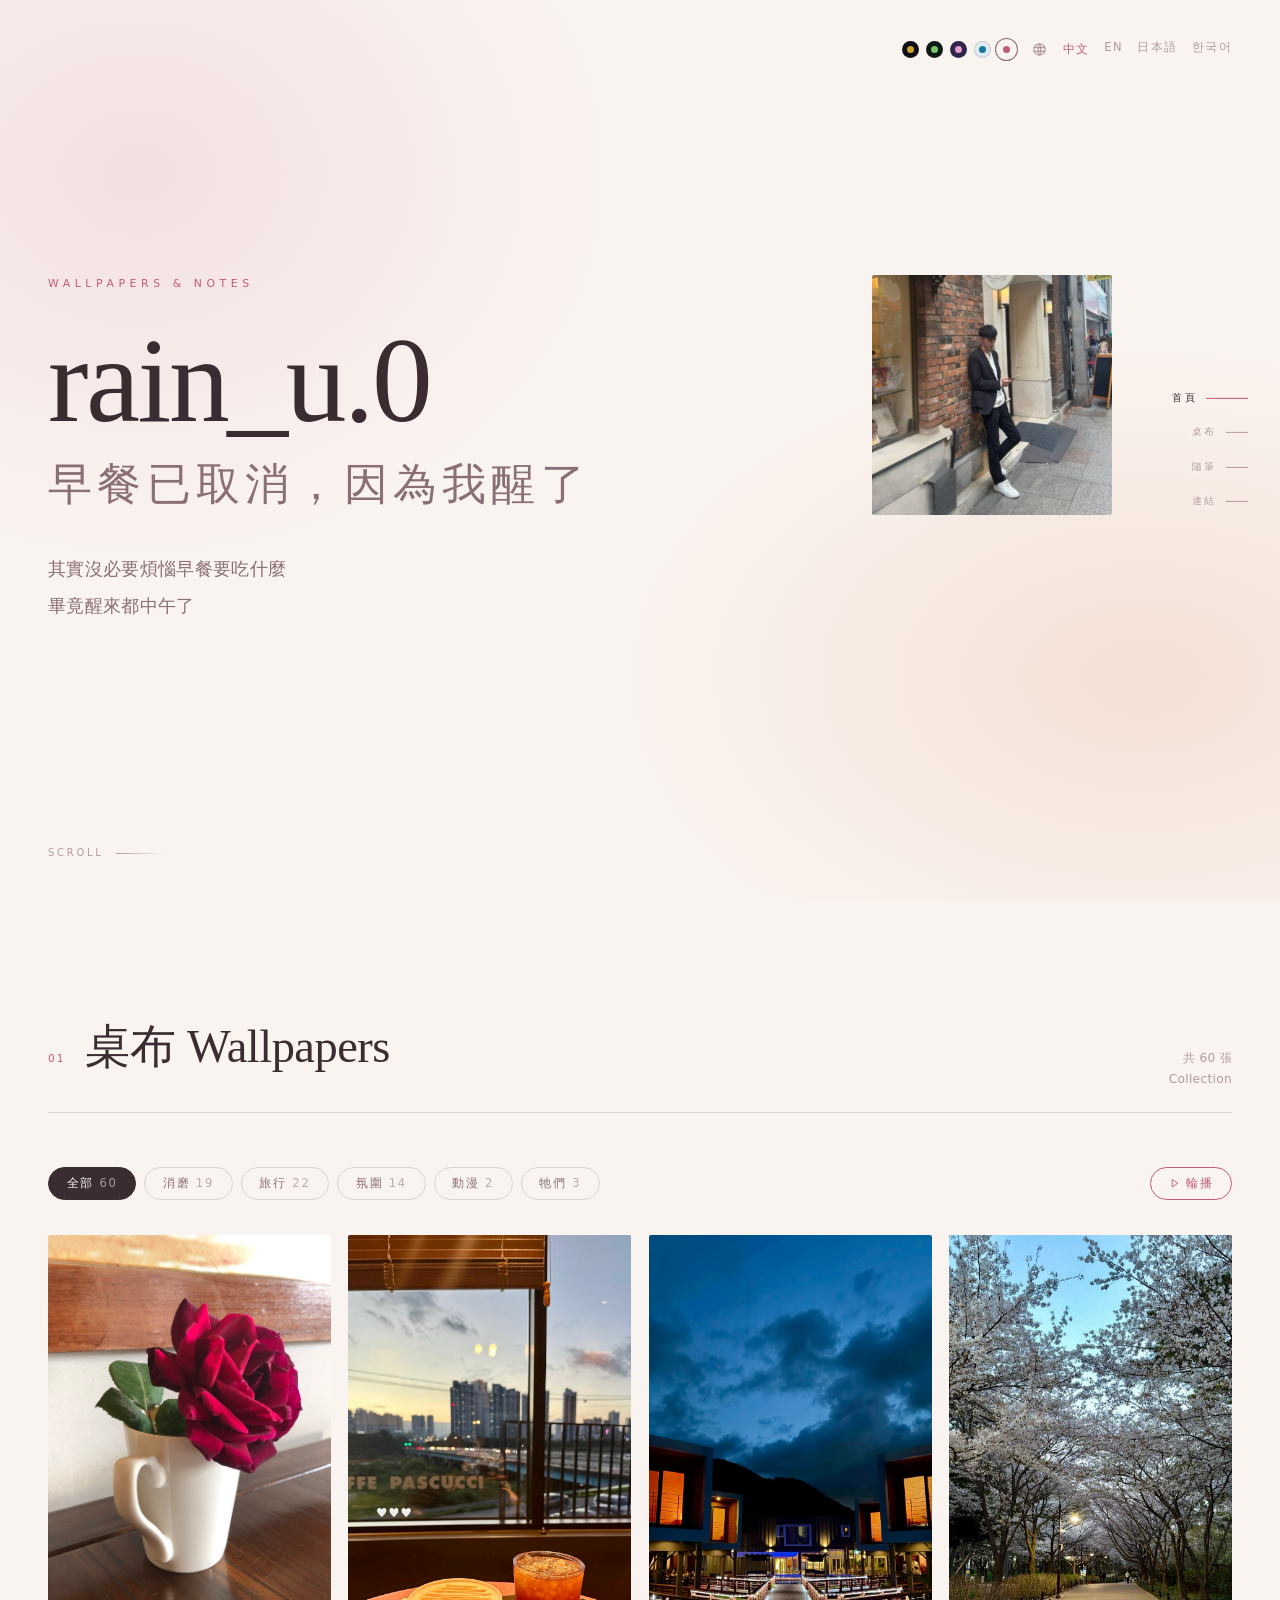
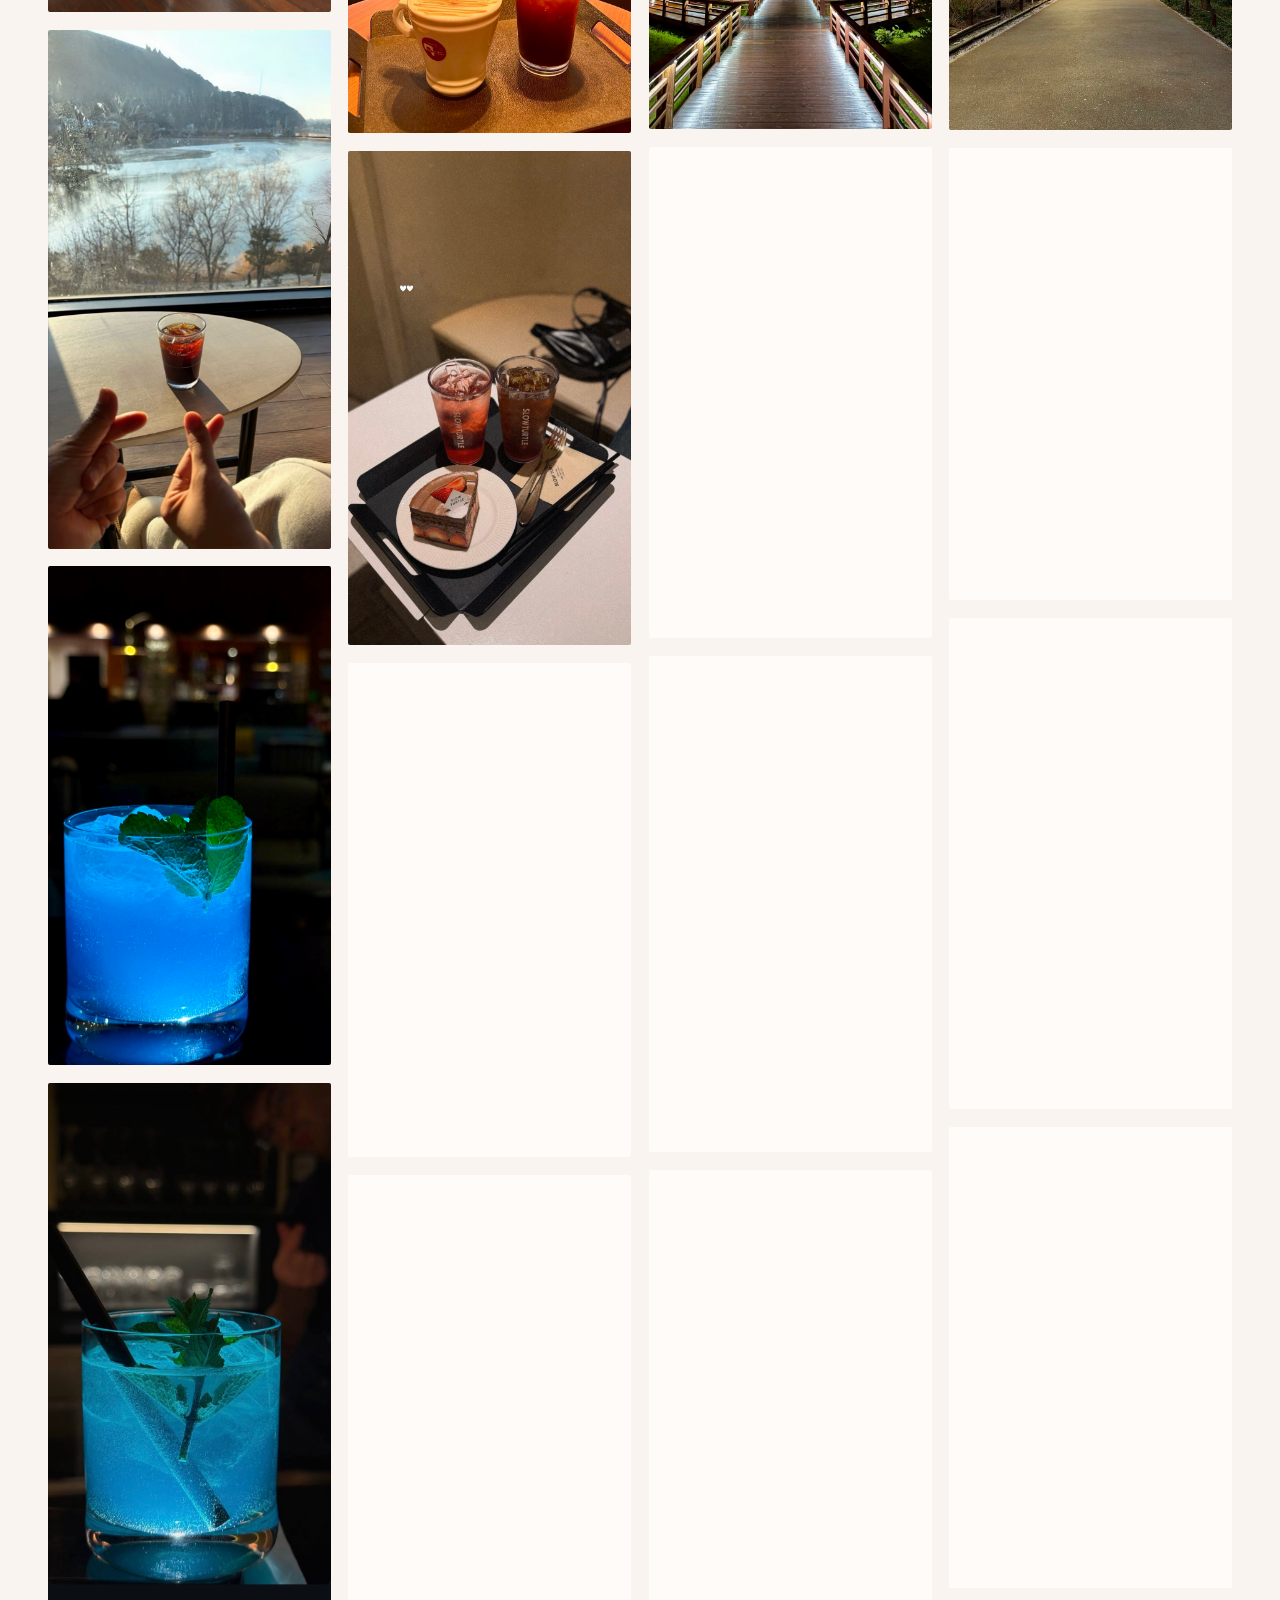
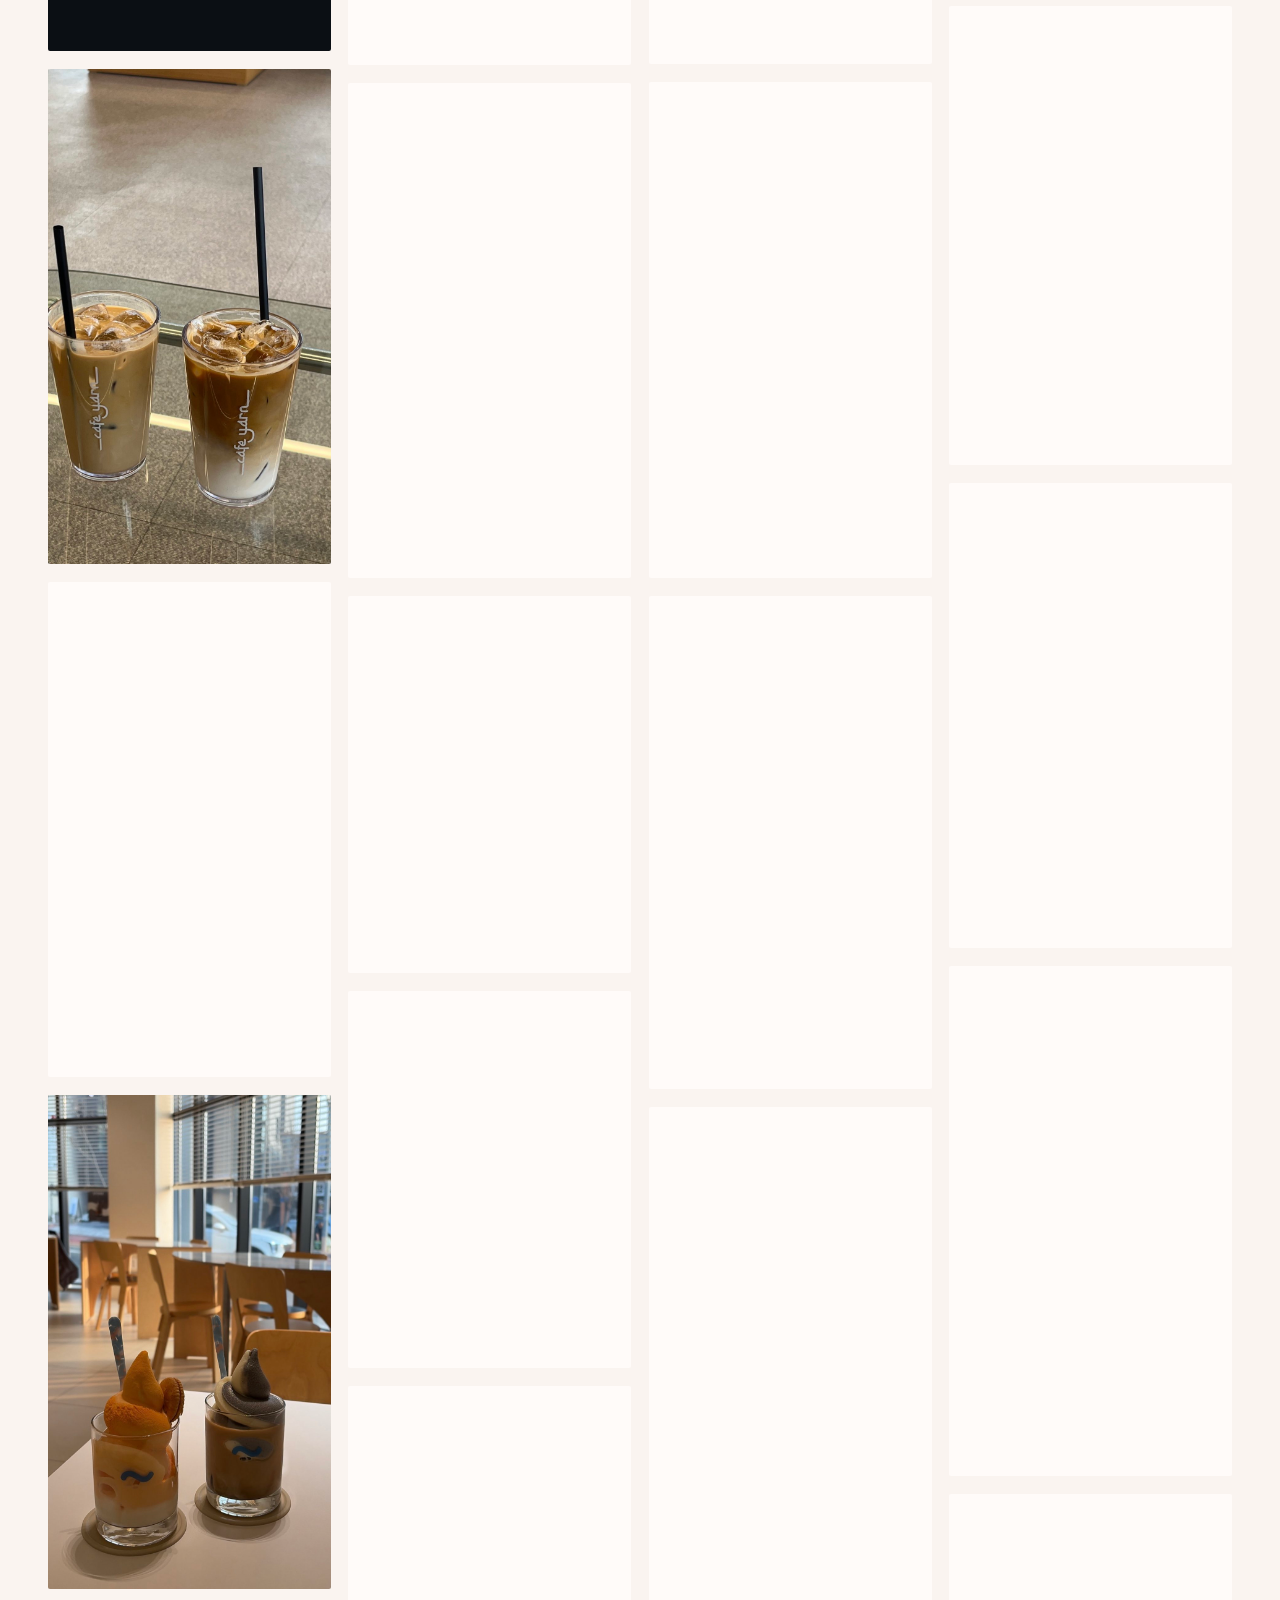
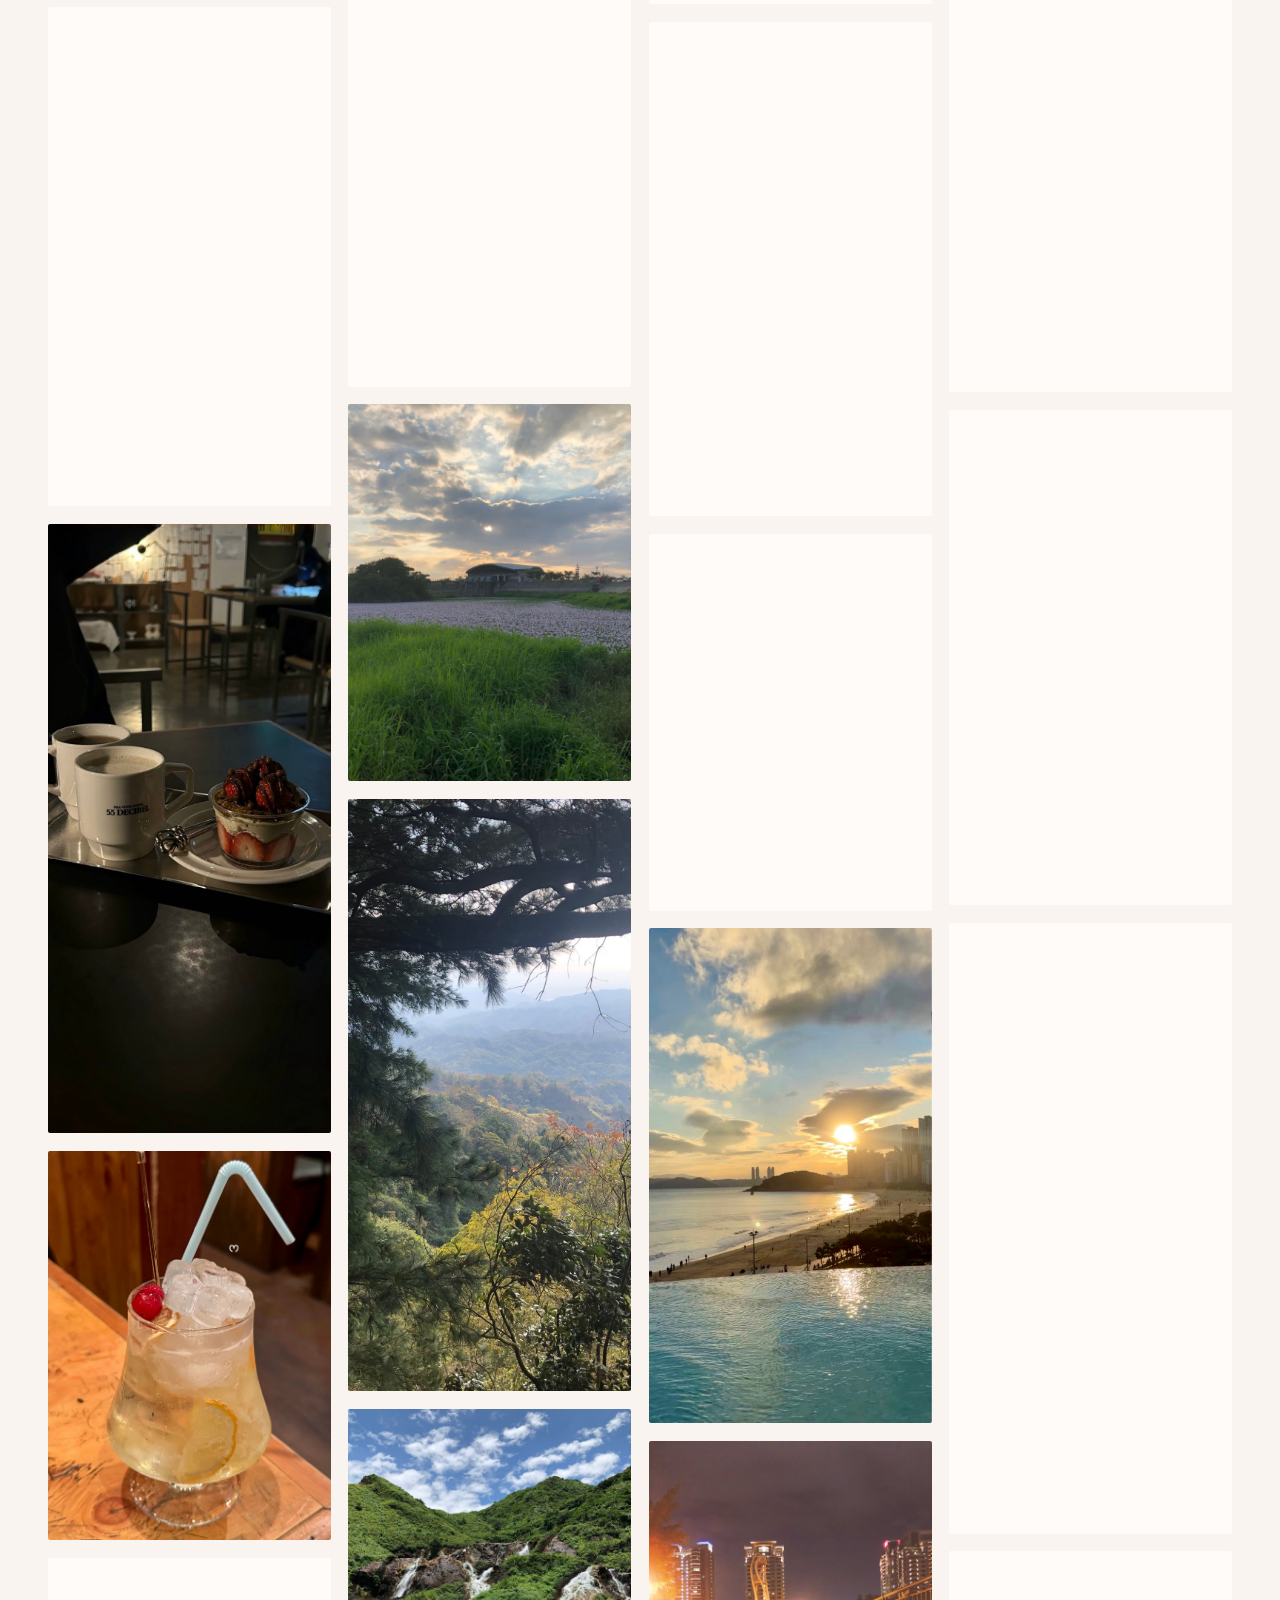
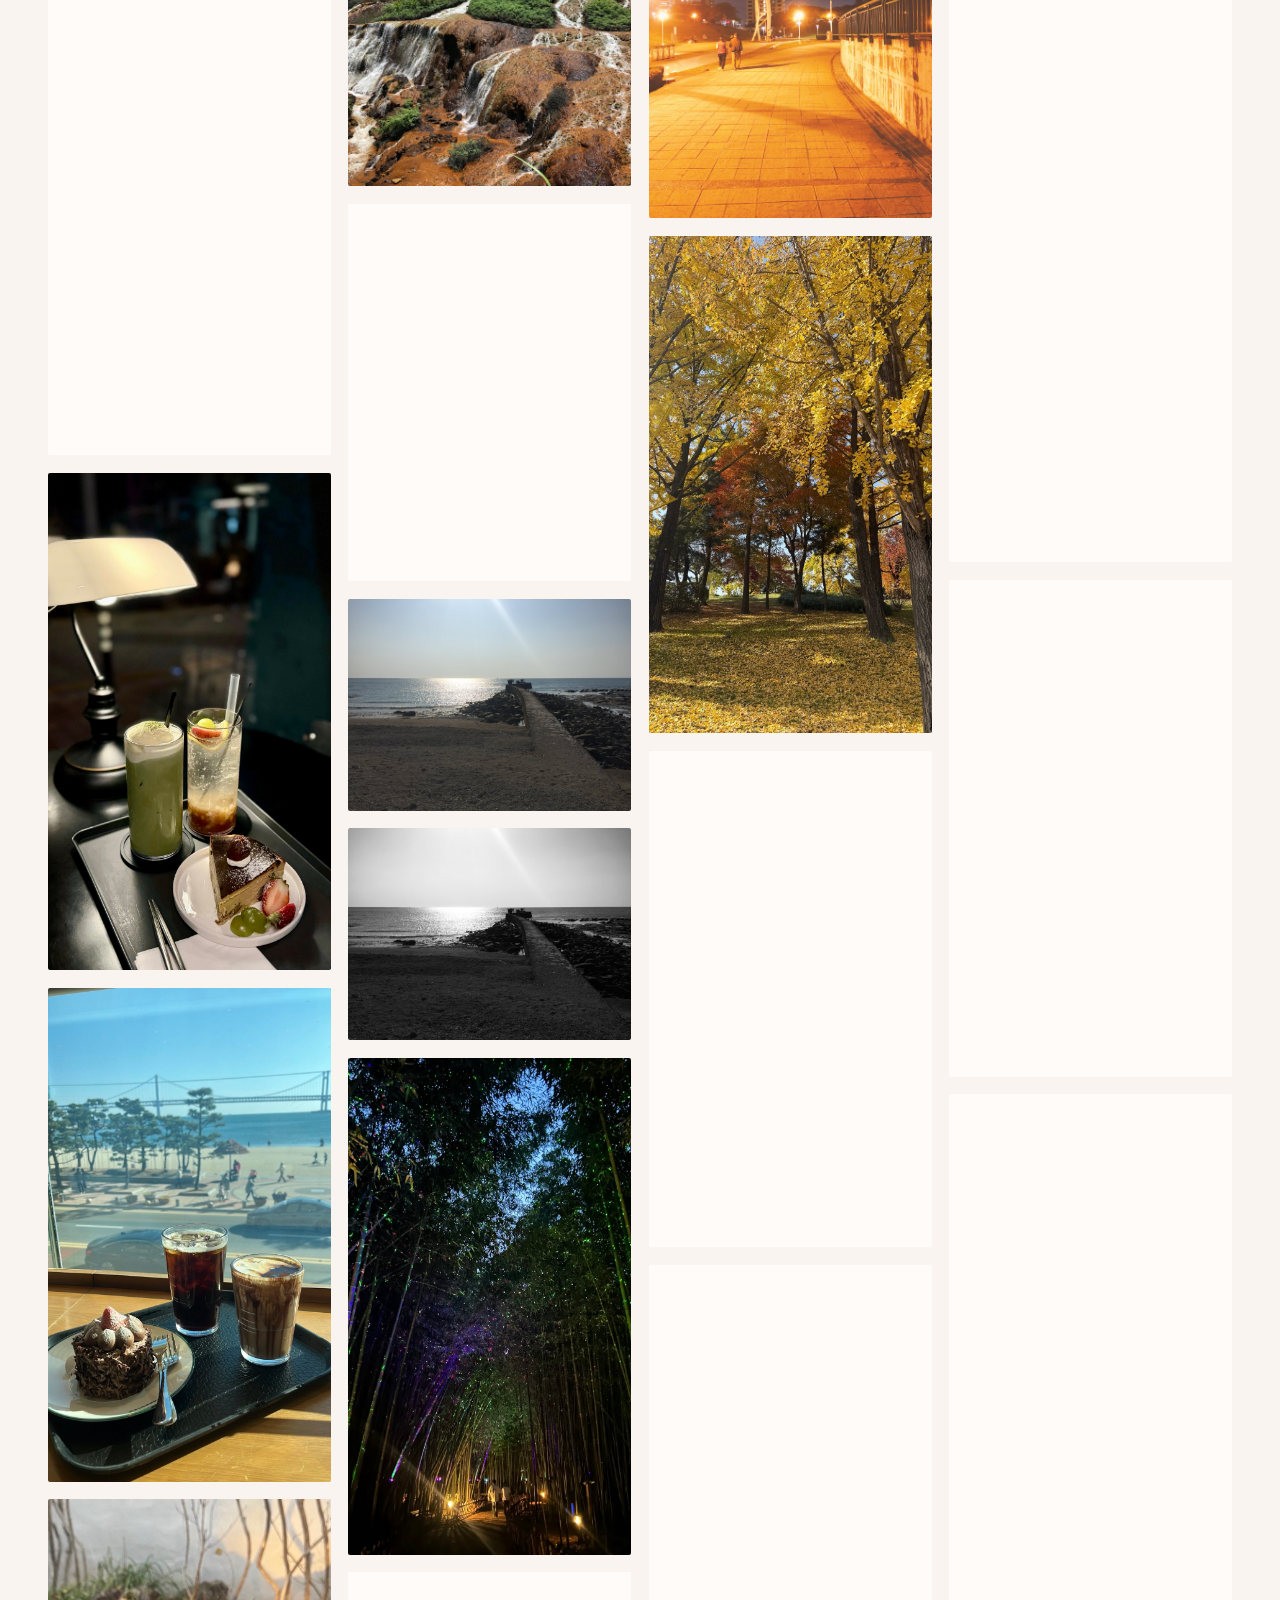
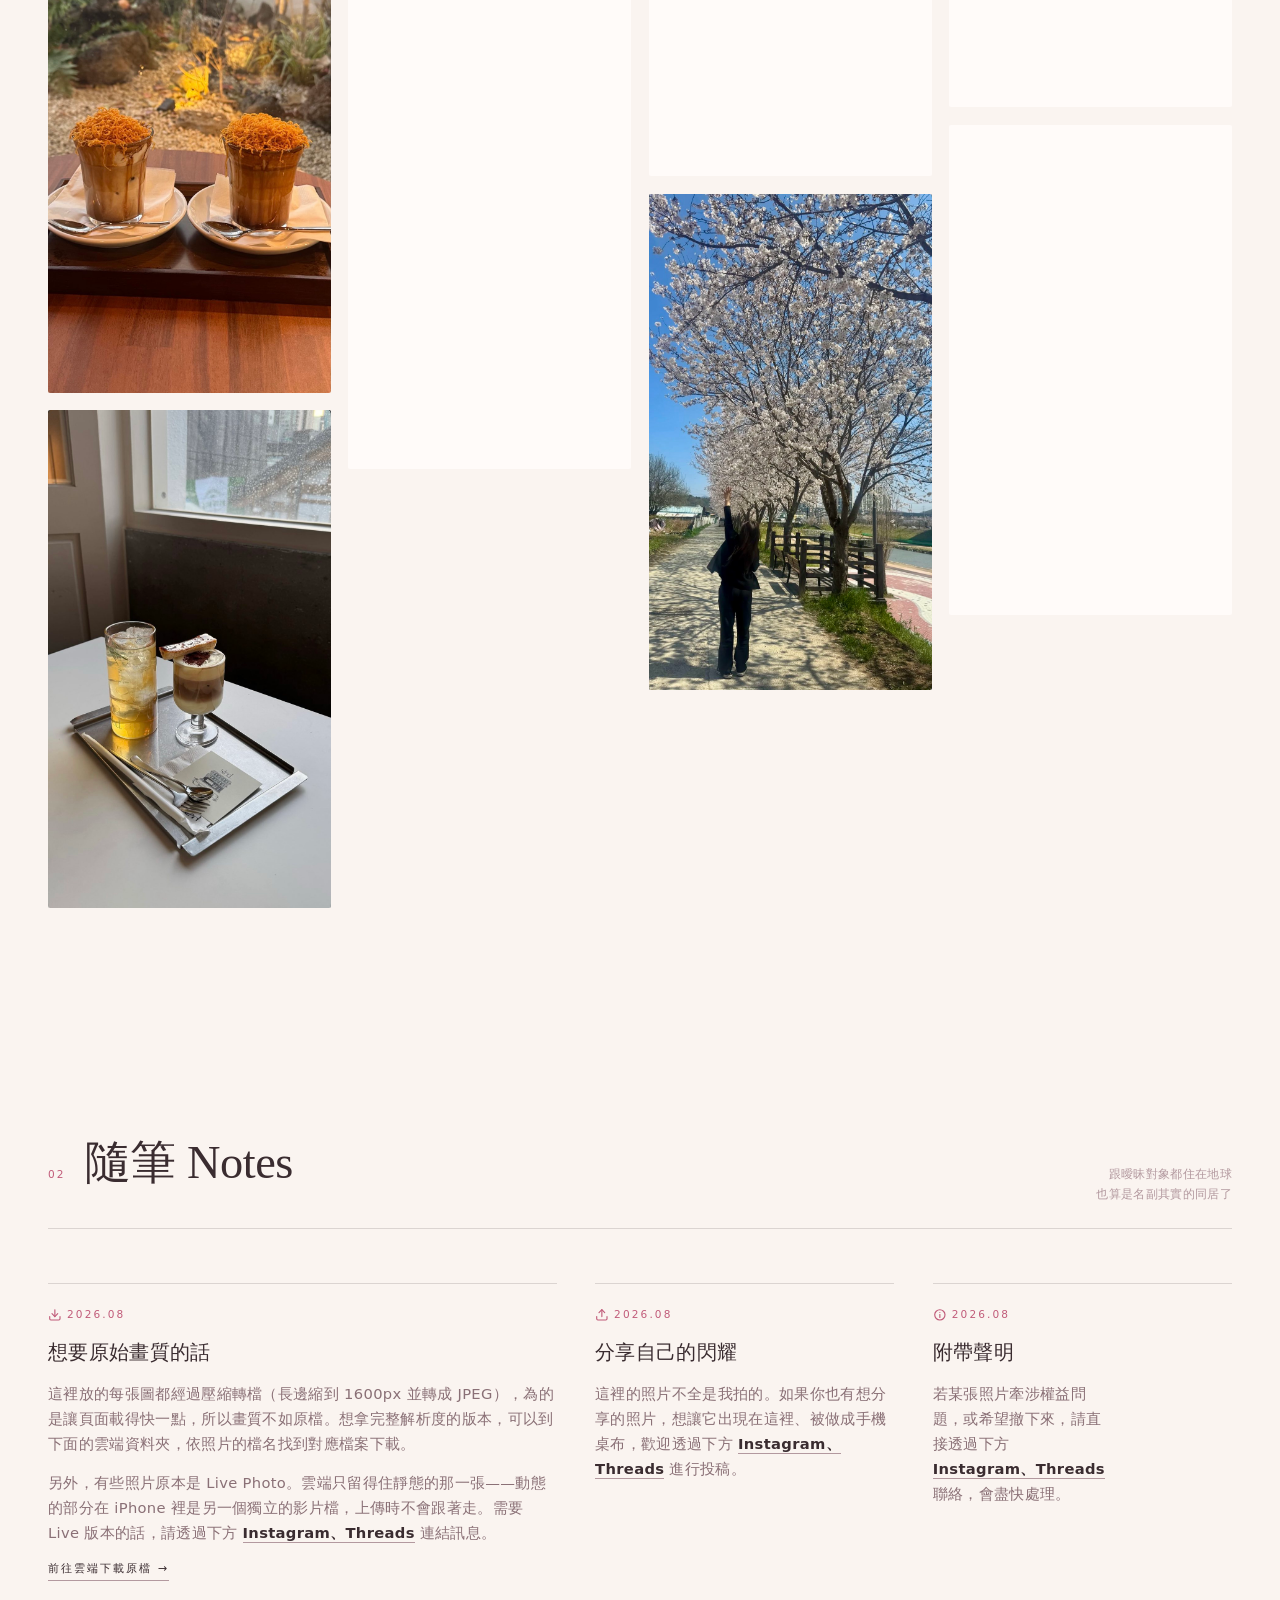
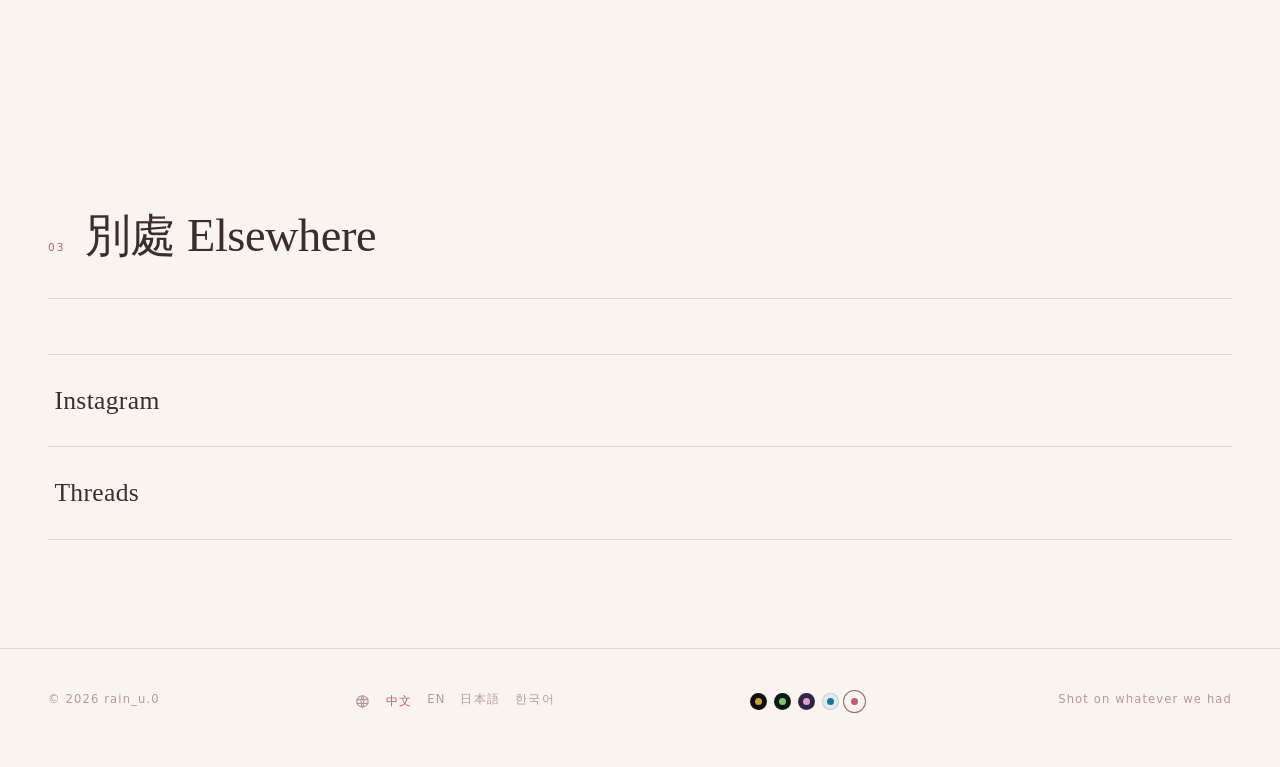
==== commit a34d3530: "Swipe between photos in the lightbox on touch screens The photo follows the finger and, past a fifth" ====
--- a/index.html
+++ b/index.html
@@ -20,7 +20,7 @@
   <title>rain_u.0</title>
   <meta name="description" content="手機桌布、隨筆與一些散落的紀錄。">
 
-  <link rel="stylesheet" href="css/style.css?v=b2bc8301a6">
+  <link rel="stylesheet" href="css/style.css?v=d22d844f35">
 
   <!-- Applies the saved palette before the first paint. It has to be
        inline and it has to be here: loaded from a file, or moved to
@@ -399,6 +399,6 @@
 
   <script>window.I18N = {"js.wallpaperOn": "桌布效果", "js.wallpaperOff": "看原圖", "js.enlarge": "（放大檢視）", "js.wallpaperAlt": "（桌布效果）", "js.missing": "缺少圖檔"};</script>
   <script src="js/photos.js?v=df5d2ed8c7"></script>
-  <script src="js/main.js?v=e09e422267"></script>
+  <script src="js/main.js?v=66cc4f9a34"></script>
 </body>
 </html>
--- a/css/style.css
+++ b/css/style.css
@@ -1232,6 +1232,9 @@
   opacity: 0;
   visibility: hidden;
   transition: opacity 0.45s var(--ease), visibility 0.45s;
+  /* Sideways drags belong to the swipe in js/main.js; pinch-zoom
+     stays with the browser */
+  touch-action: pan-y pinch-zoom;
 }
 
 .box.open { opacity: 1; visibility: visible; }
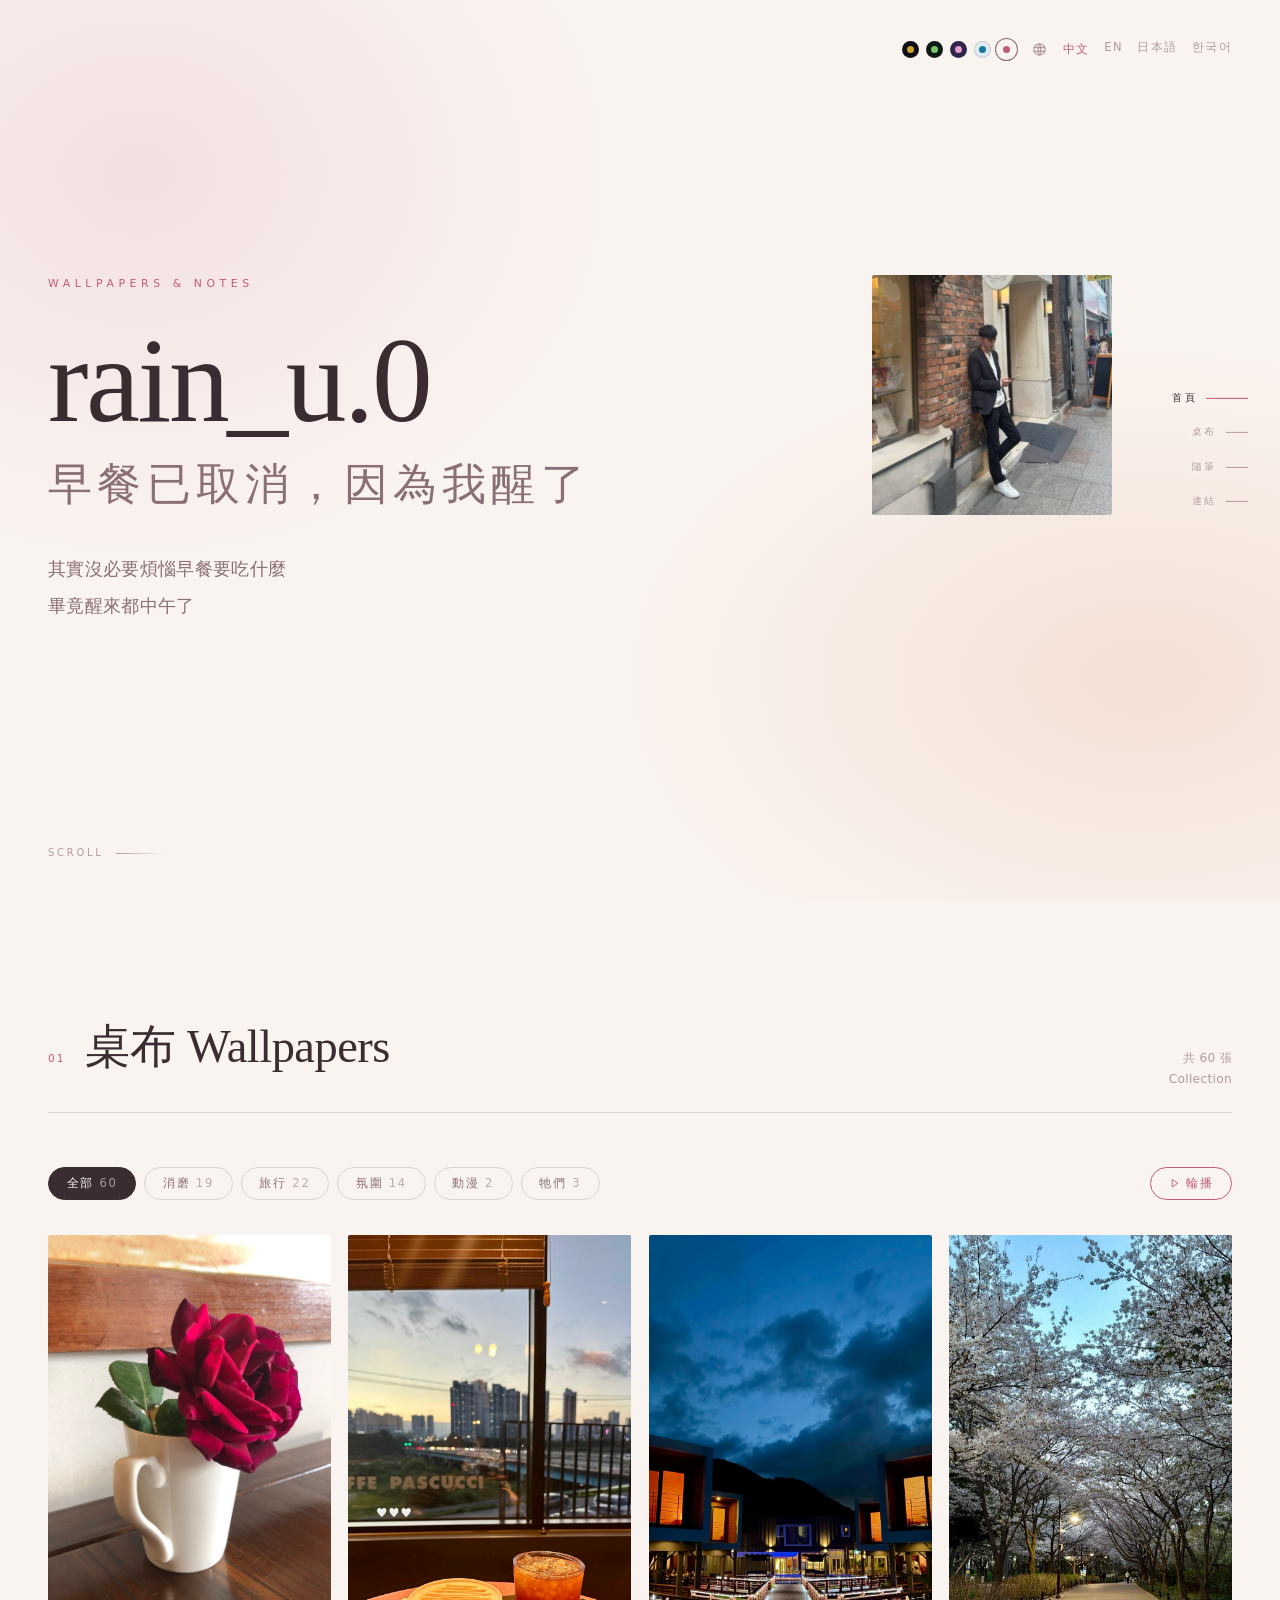
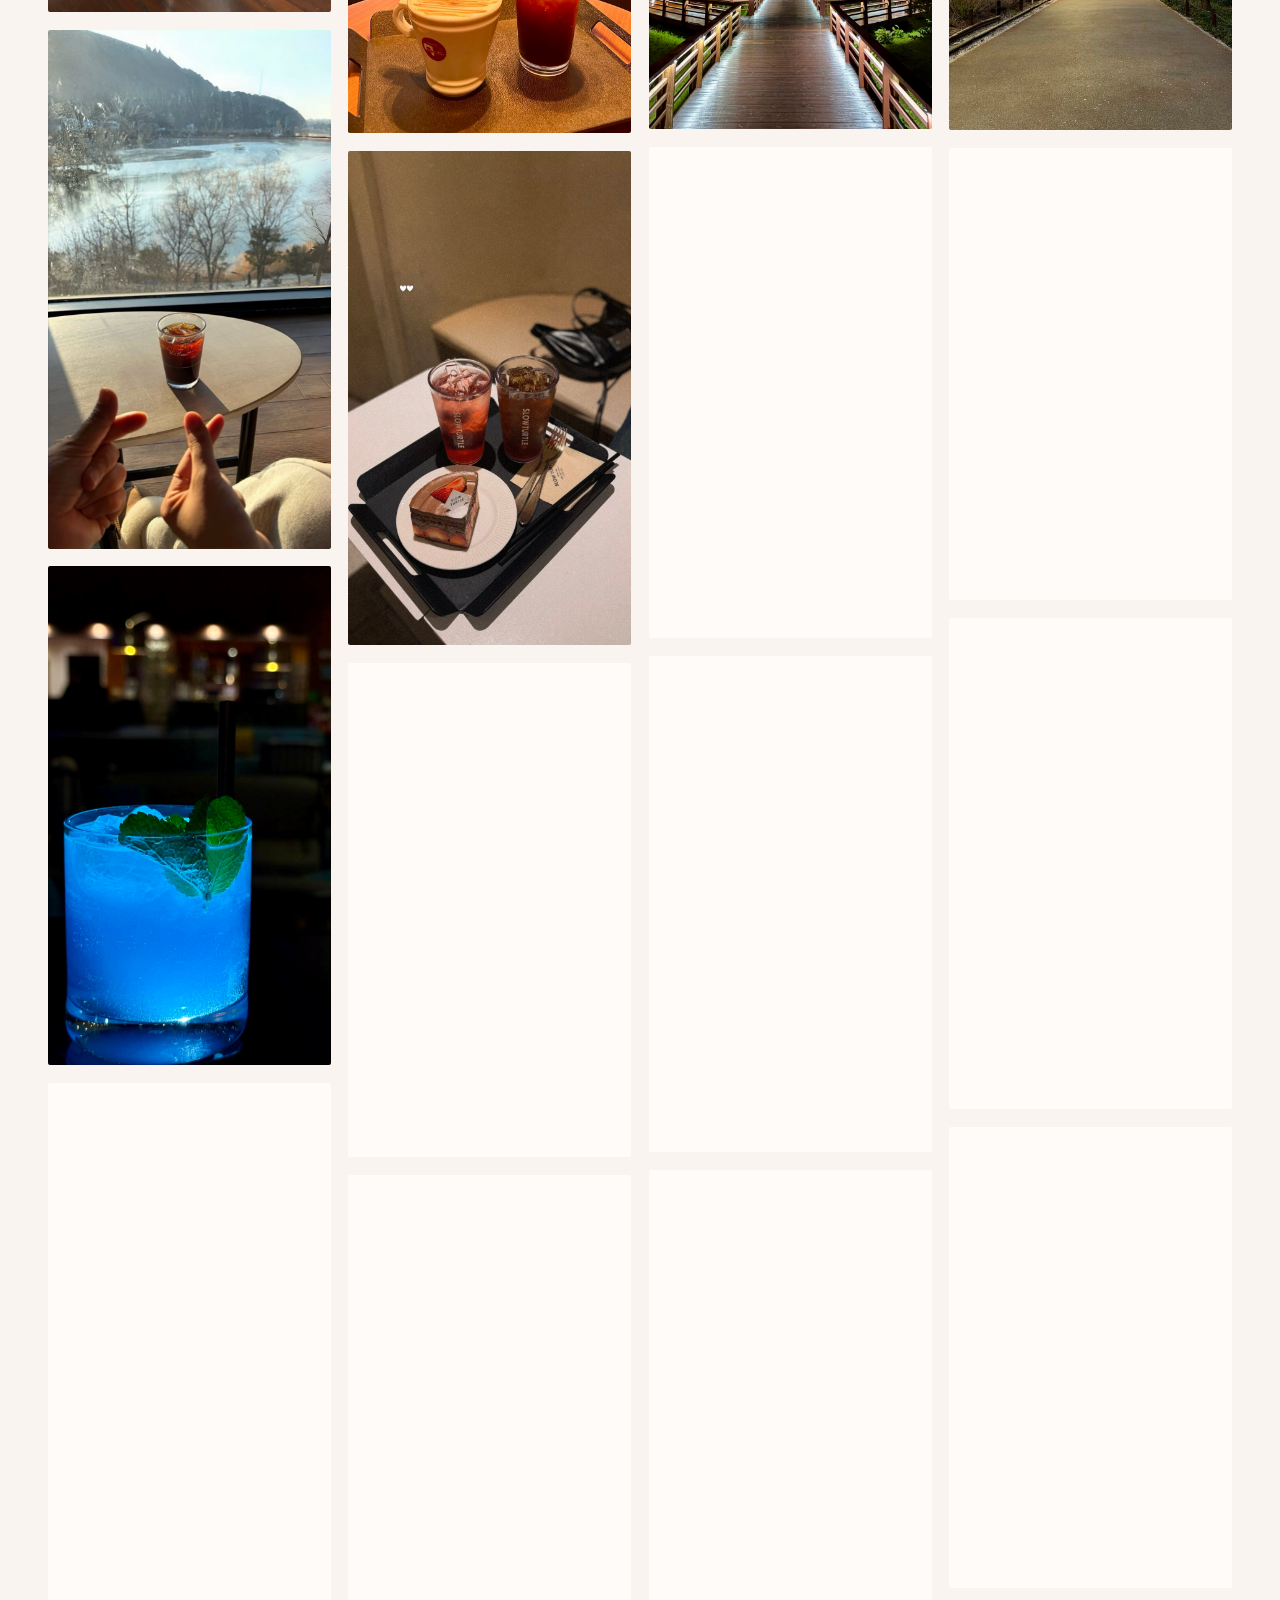
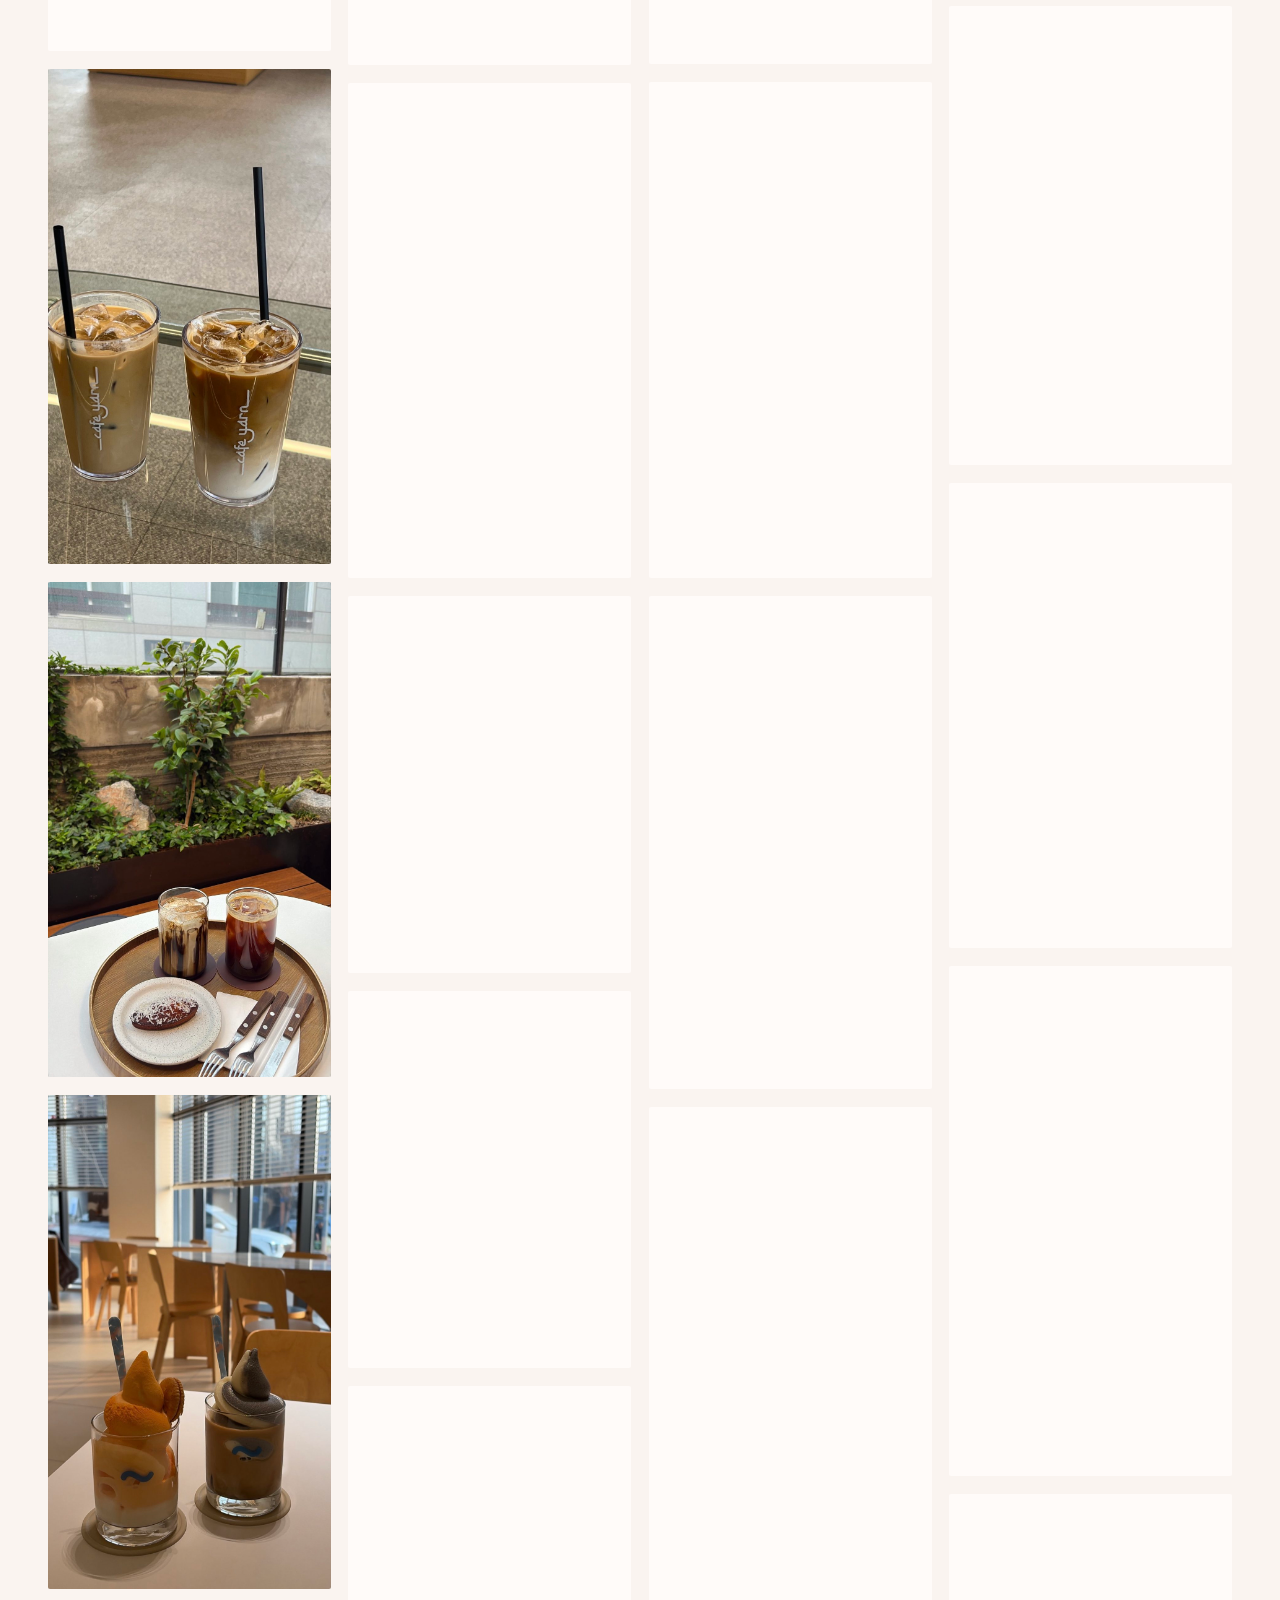
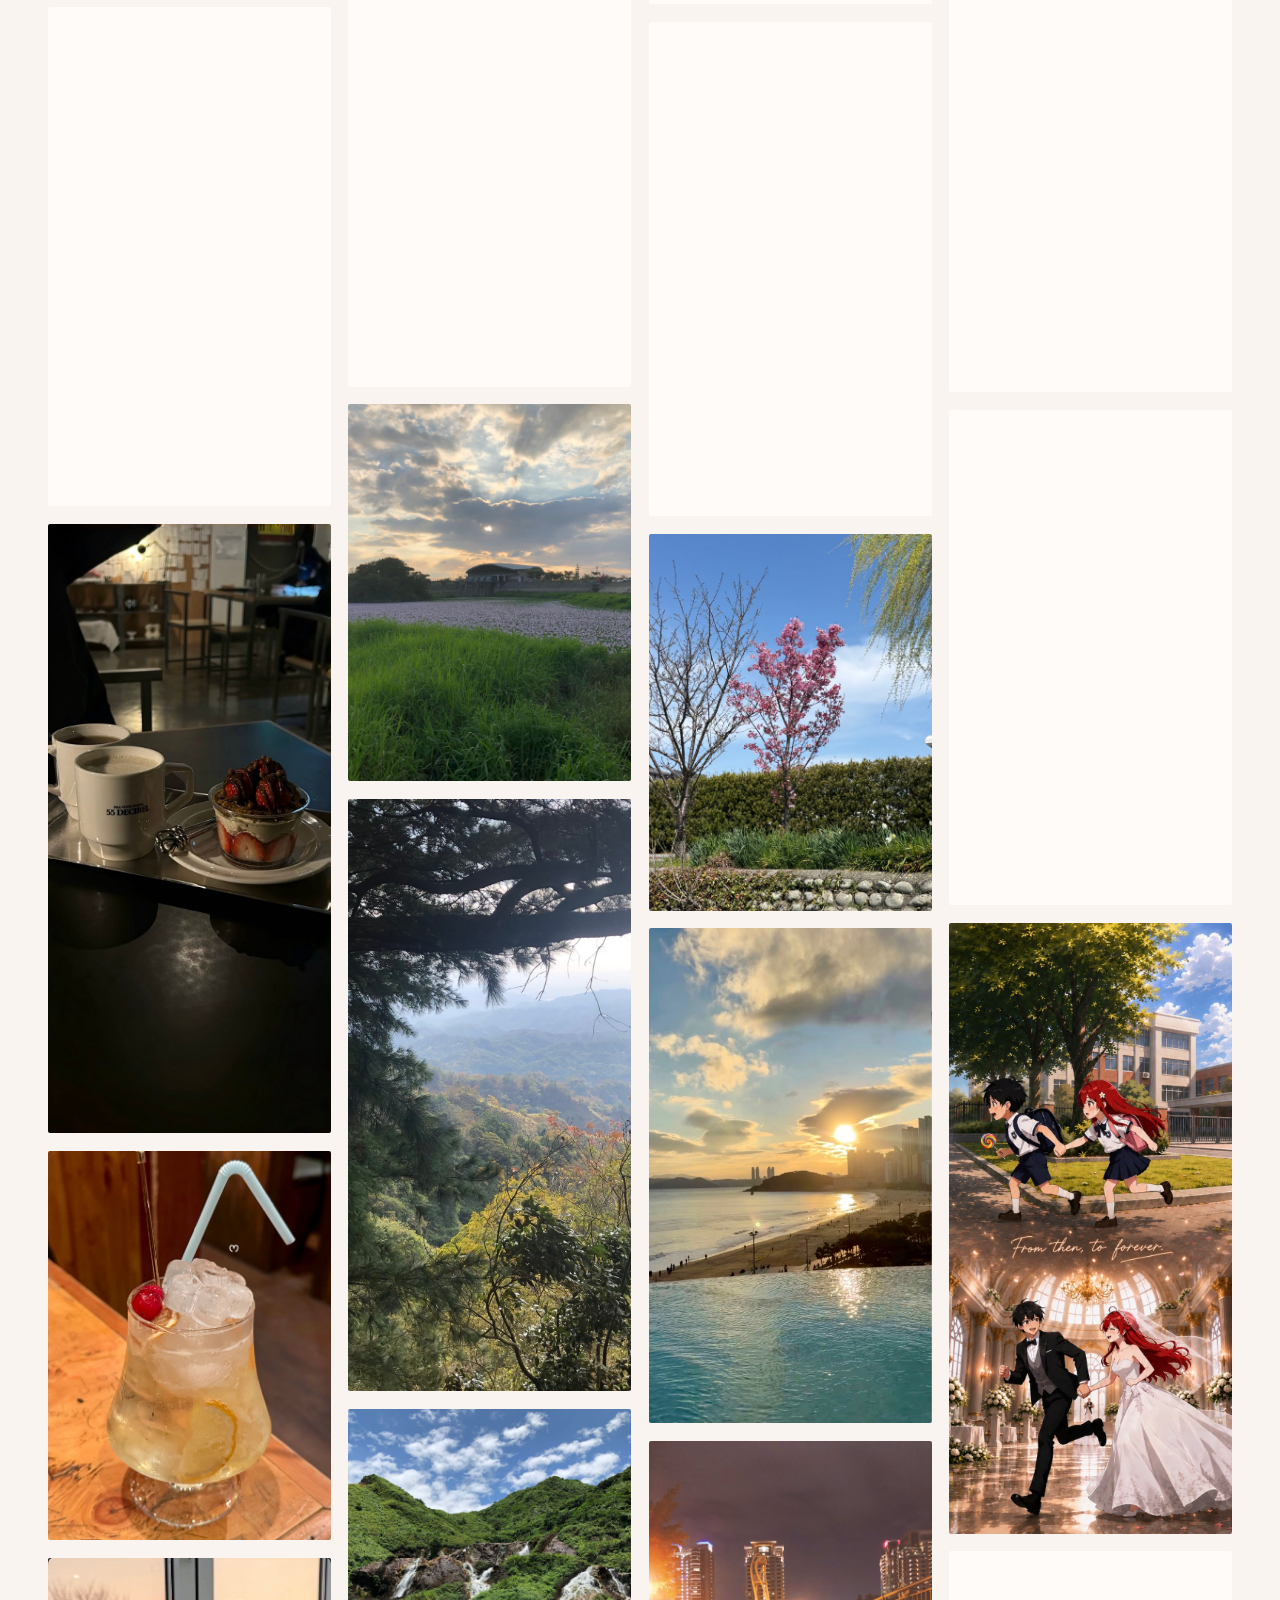
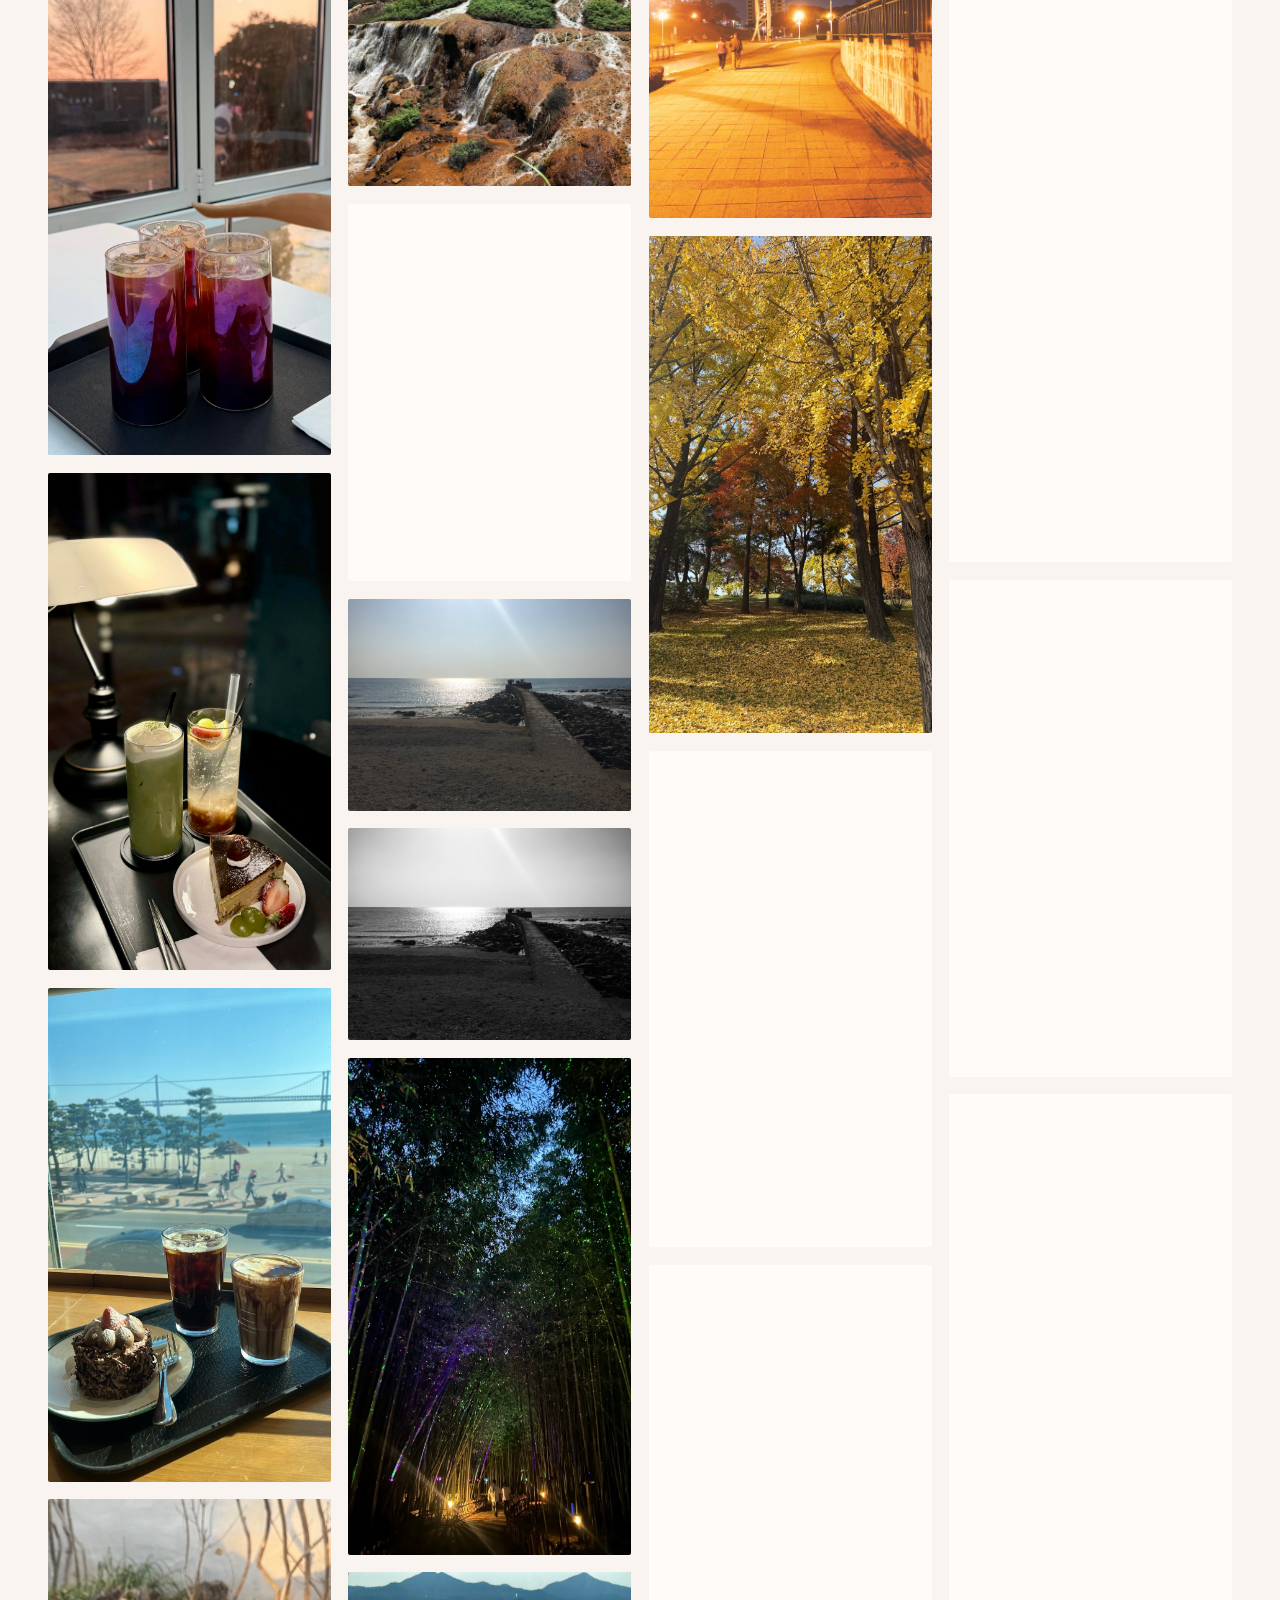
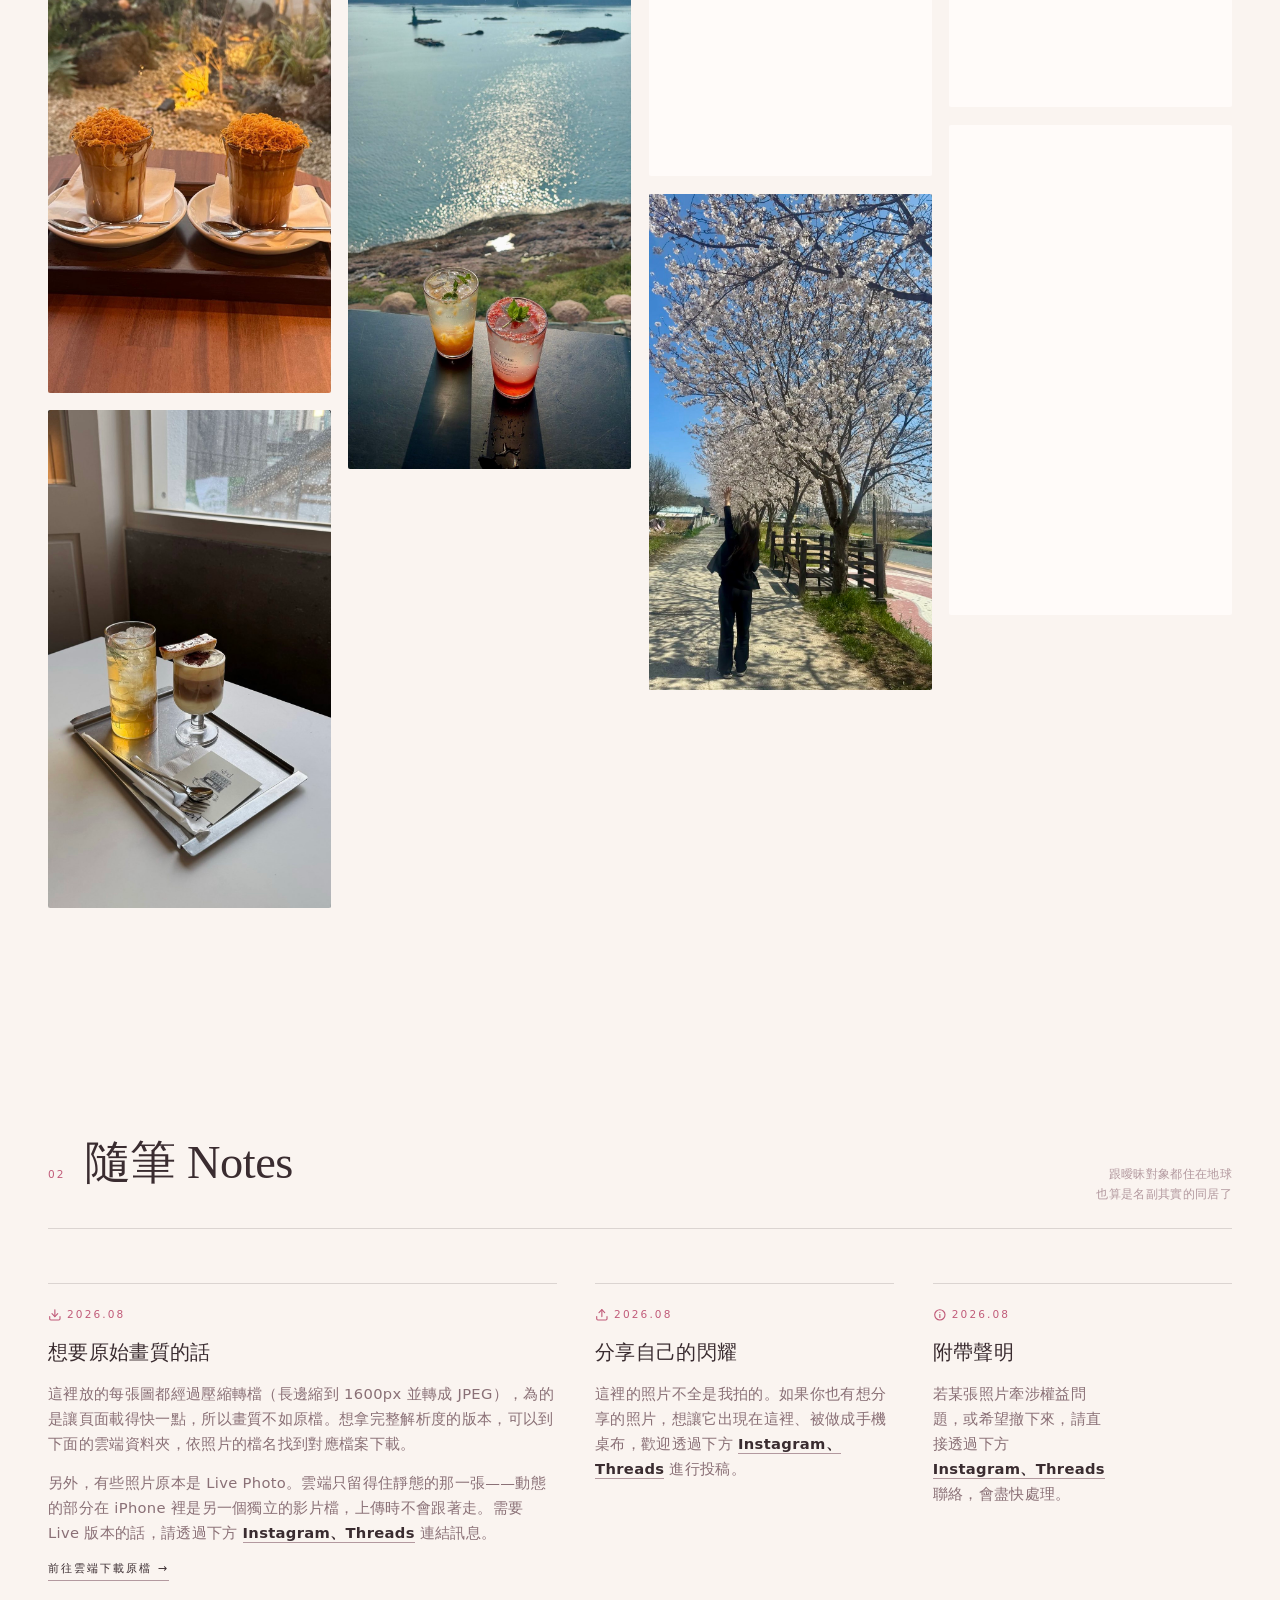
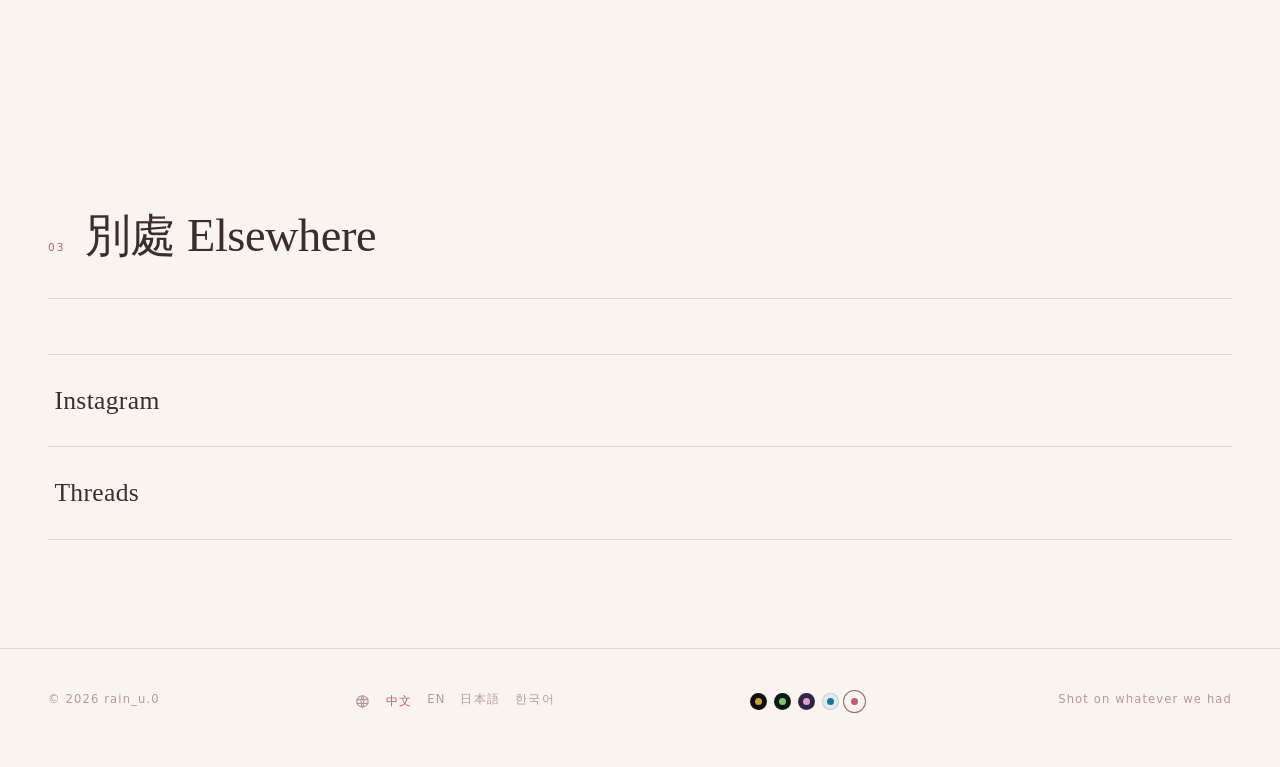
==== commit 7ad16310: "Serve AVIF copies of every photo, encoded at deploy time Mobile visitors are mostly on cellular data" ====
--- a/index.html
+++ b/index.html
@@ -20,7 +20,7 @@
   <title>rain_u.0</title>
   <meta name="description" content="手機桌布、隨筆與一些散落的紀錄。">
 
-  <link rel="stylesheet" href="css/style.css?v=d22d844f35">
+  <link rel="stylesheet" href="css/style.css?v=6be12a4044">
 
   <!-- Applies the saved palette before the first paint. It has to be
        inline and it has to be here: loaded from a file, or moved to
@@ -399,6 +399,6 @@
 
   <script>window.I18N = {"js.wallpaperOn": "桌布效果", "js.wallpaperOff": "看原圖", "js.enlarge": "（放大檢視）", "js.wallpaperAlt": "（桌布效果）", "js.missing": "缺少圖檔"};</script>
   <script src="js/photos.js?v=df5d2ed8c7"></script>
-  <script src="js/main.js?v=66cc4f9a34"></script>
+  <script src="js/main.js?v=f6c08e16d1"></script>
 </body>
 </html>
--- a/css/style.css
+++ b/css/style.css
@@ -828,6 +828,10 @@
   overflow: hidden;
 }
 
+/* the <picture> wrapping each tile's img must pass the frame's
+   size through, or the img's 100% height has nothing to fill */
+.shot picture { display: block; width: 100%; height: 100%; }
+
 .shot img {
   width: 100%;
   height: 100%;
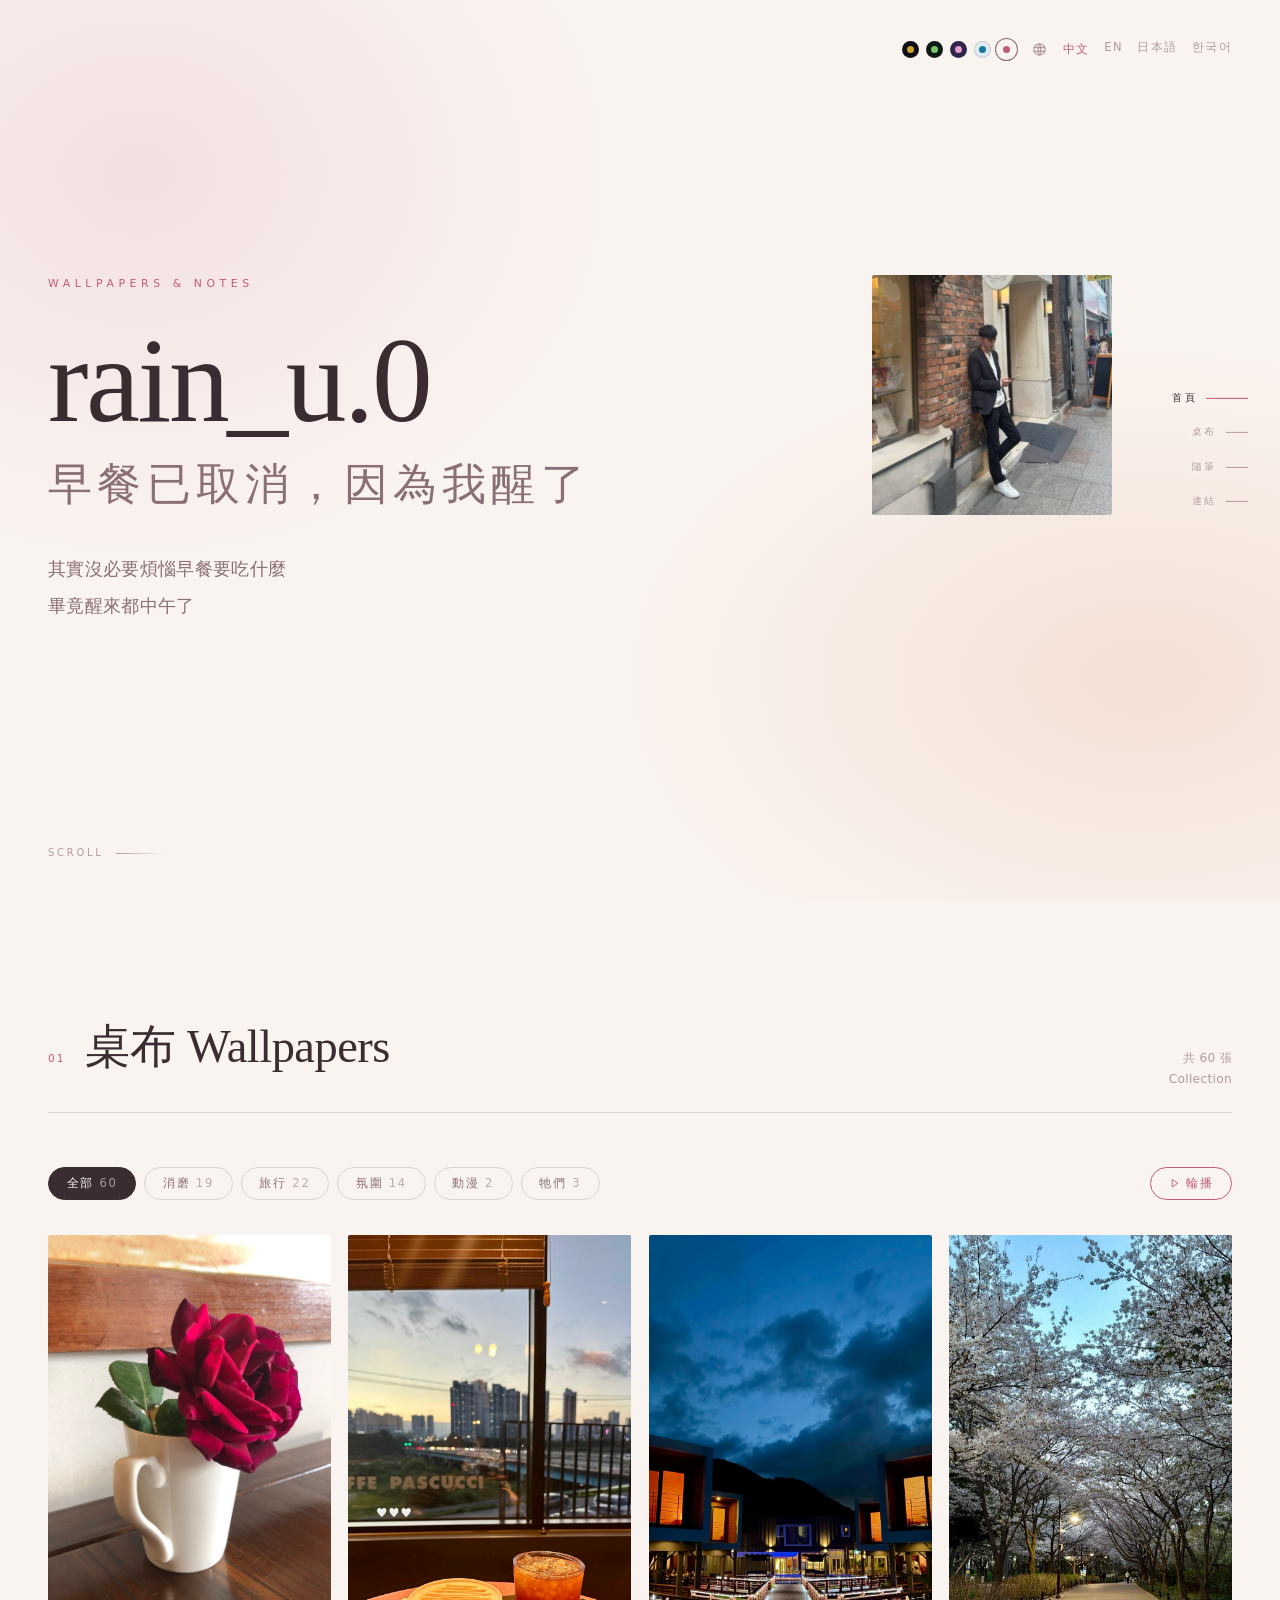
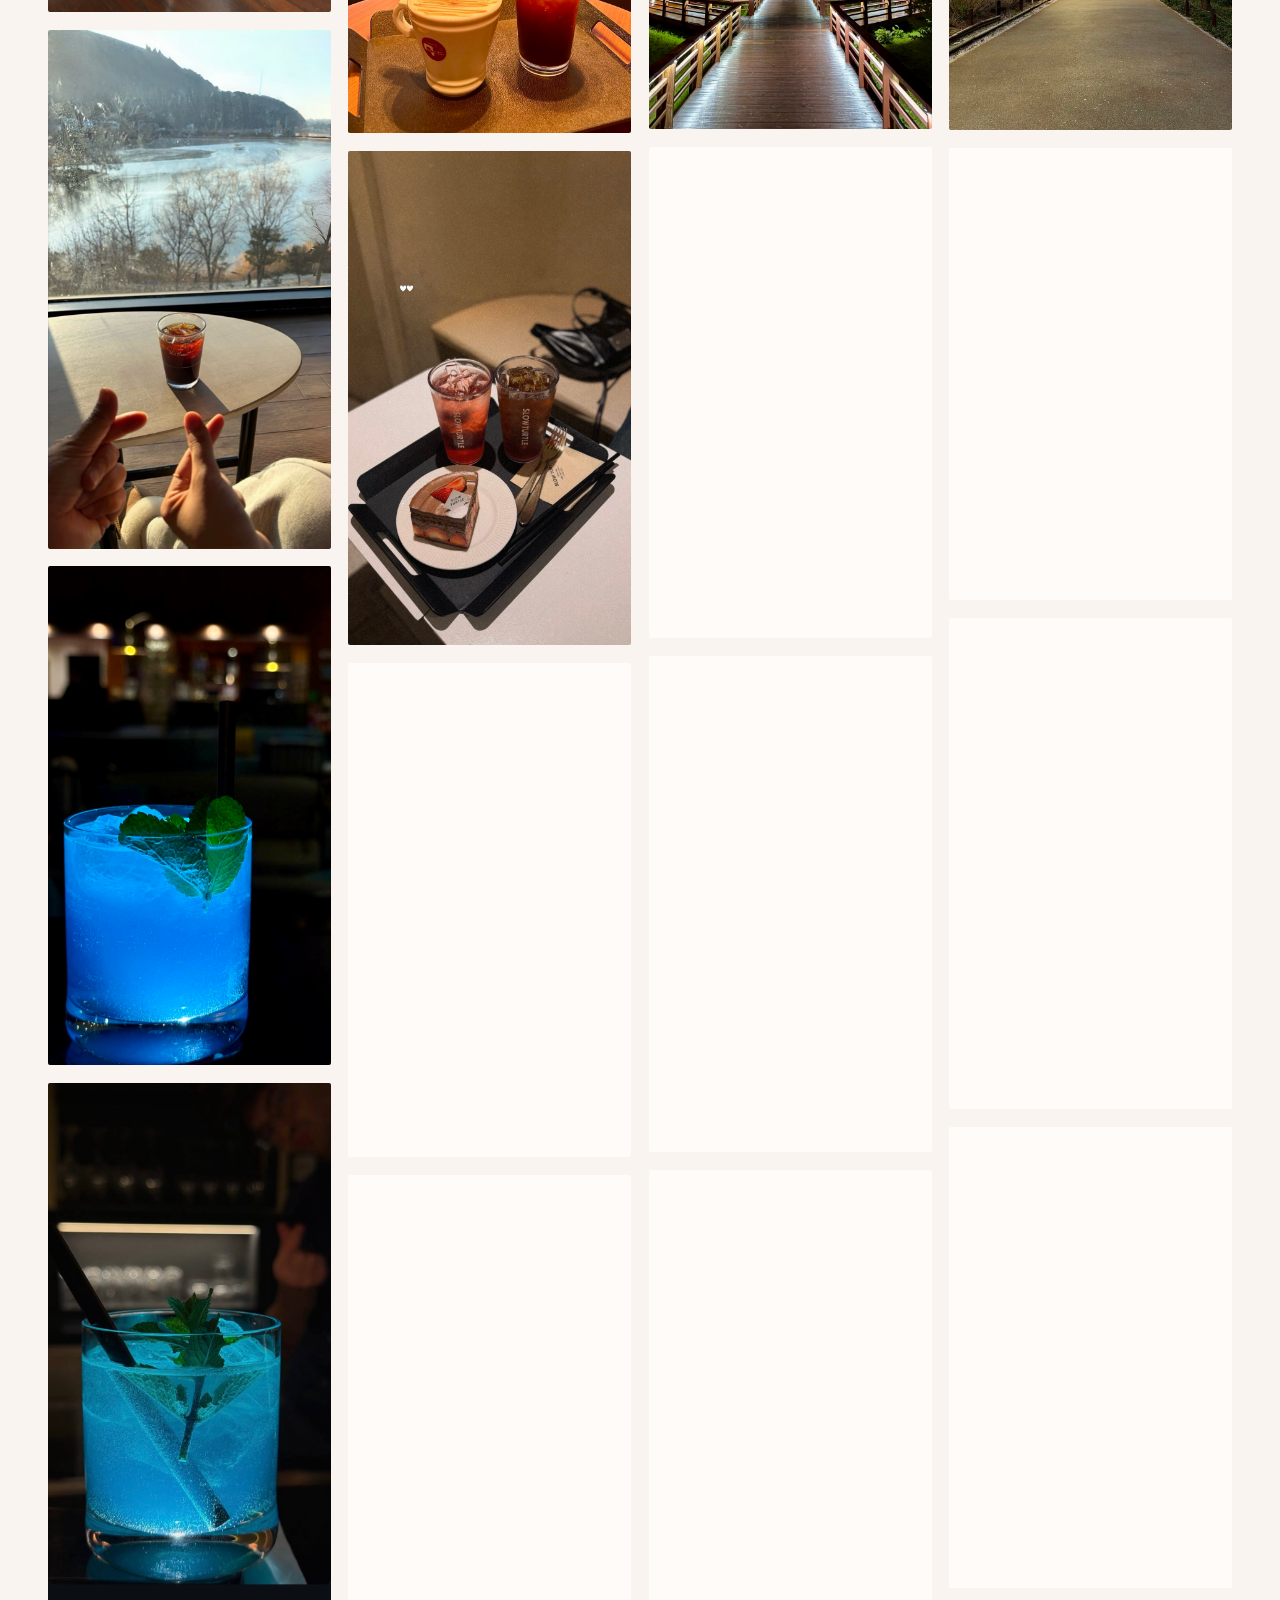
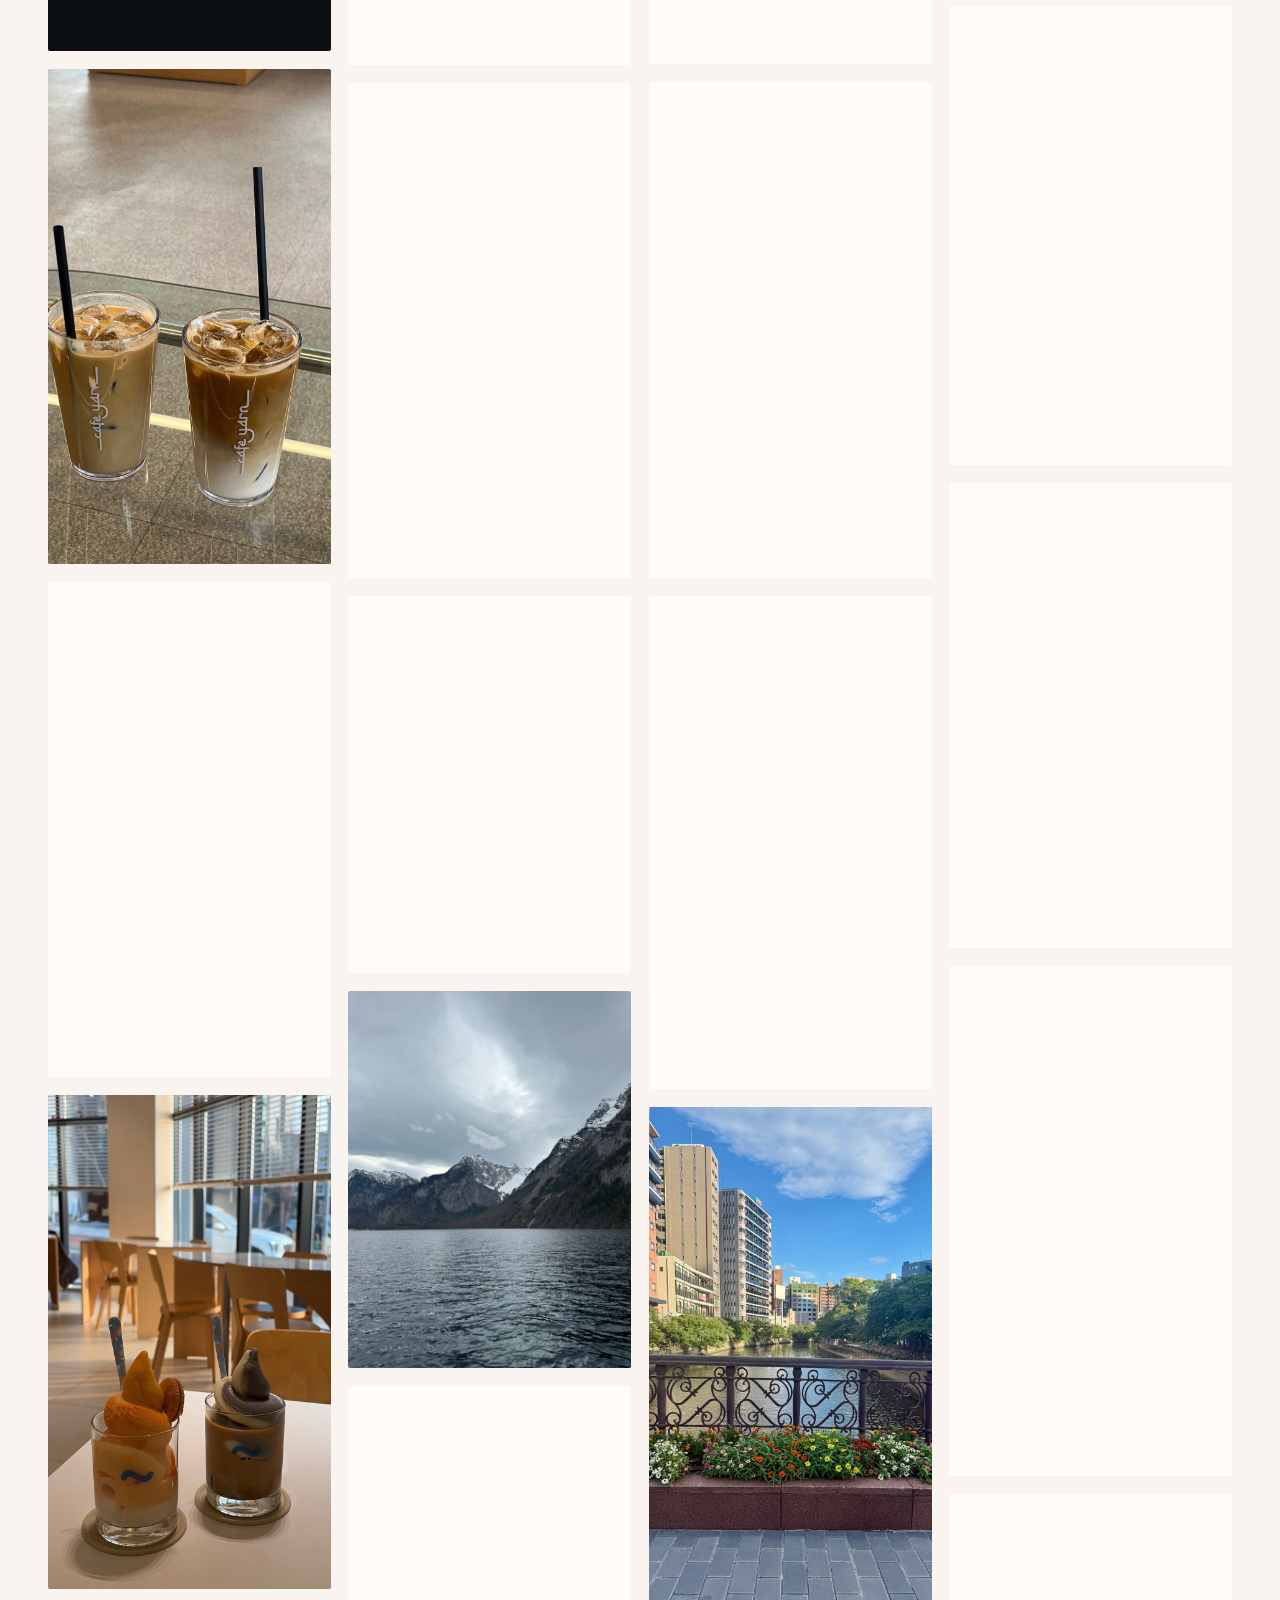
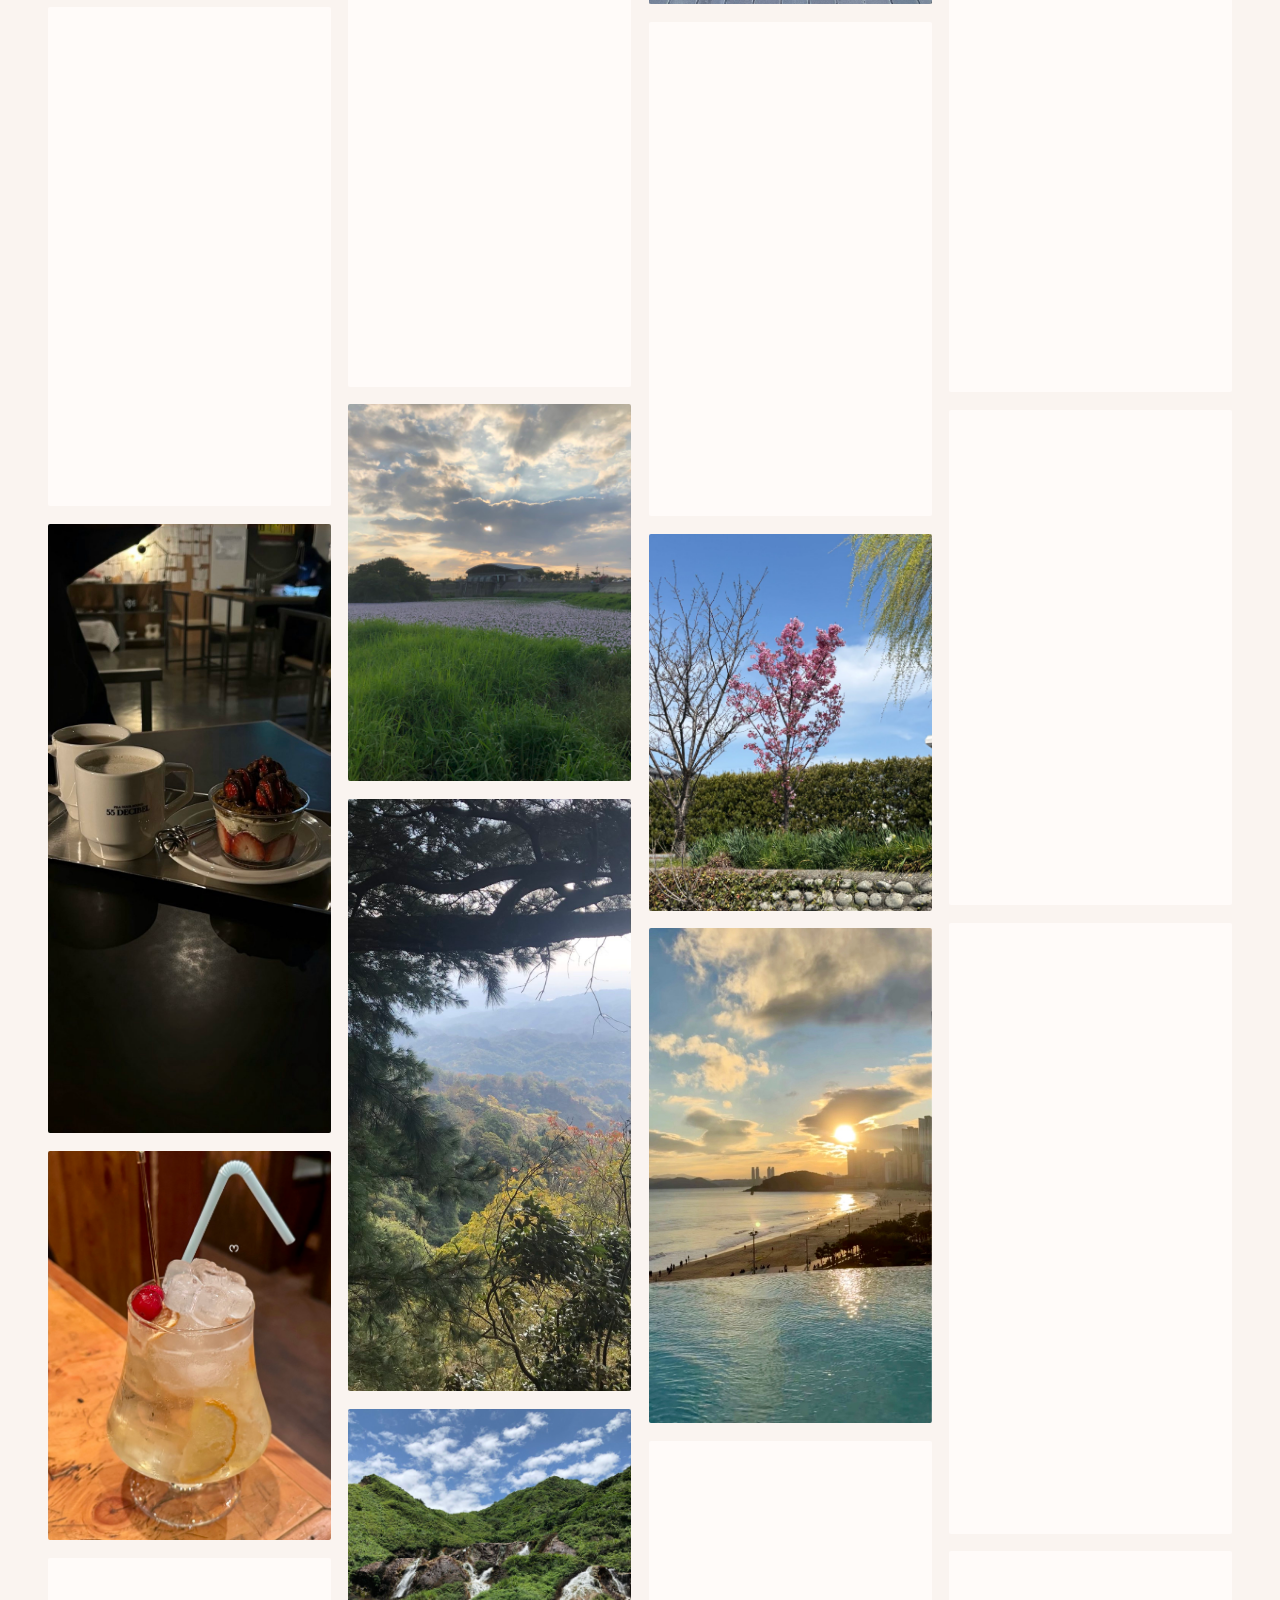
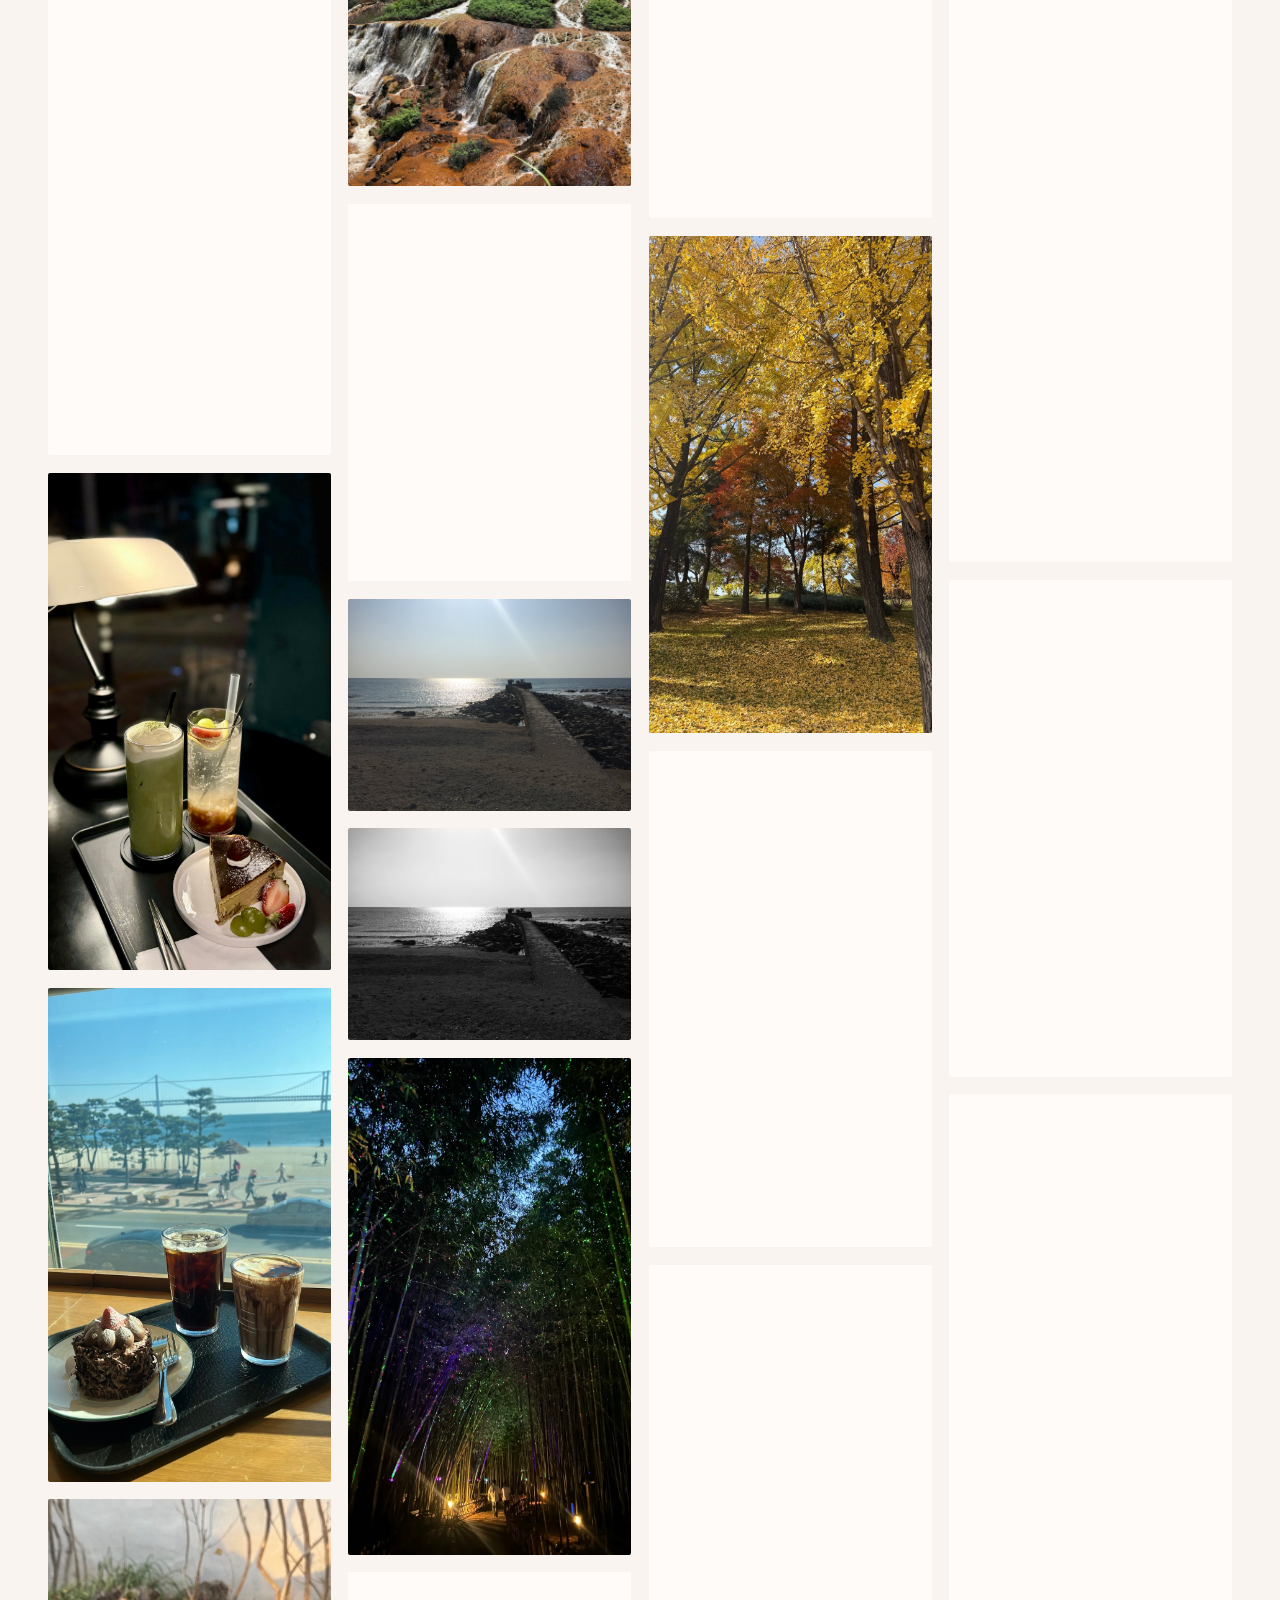
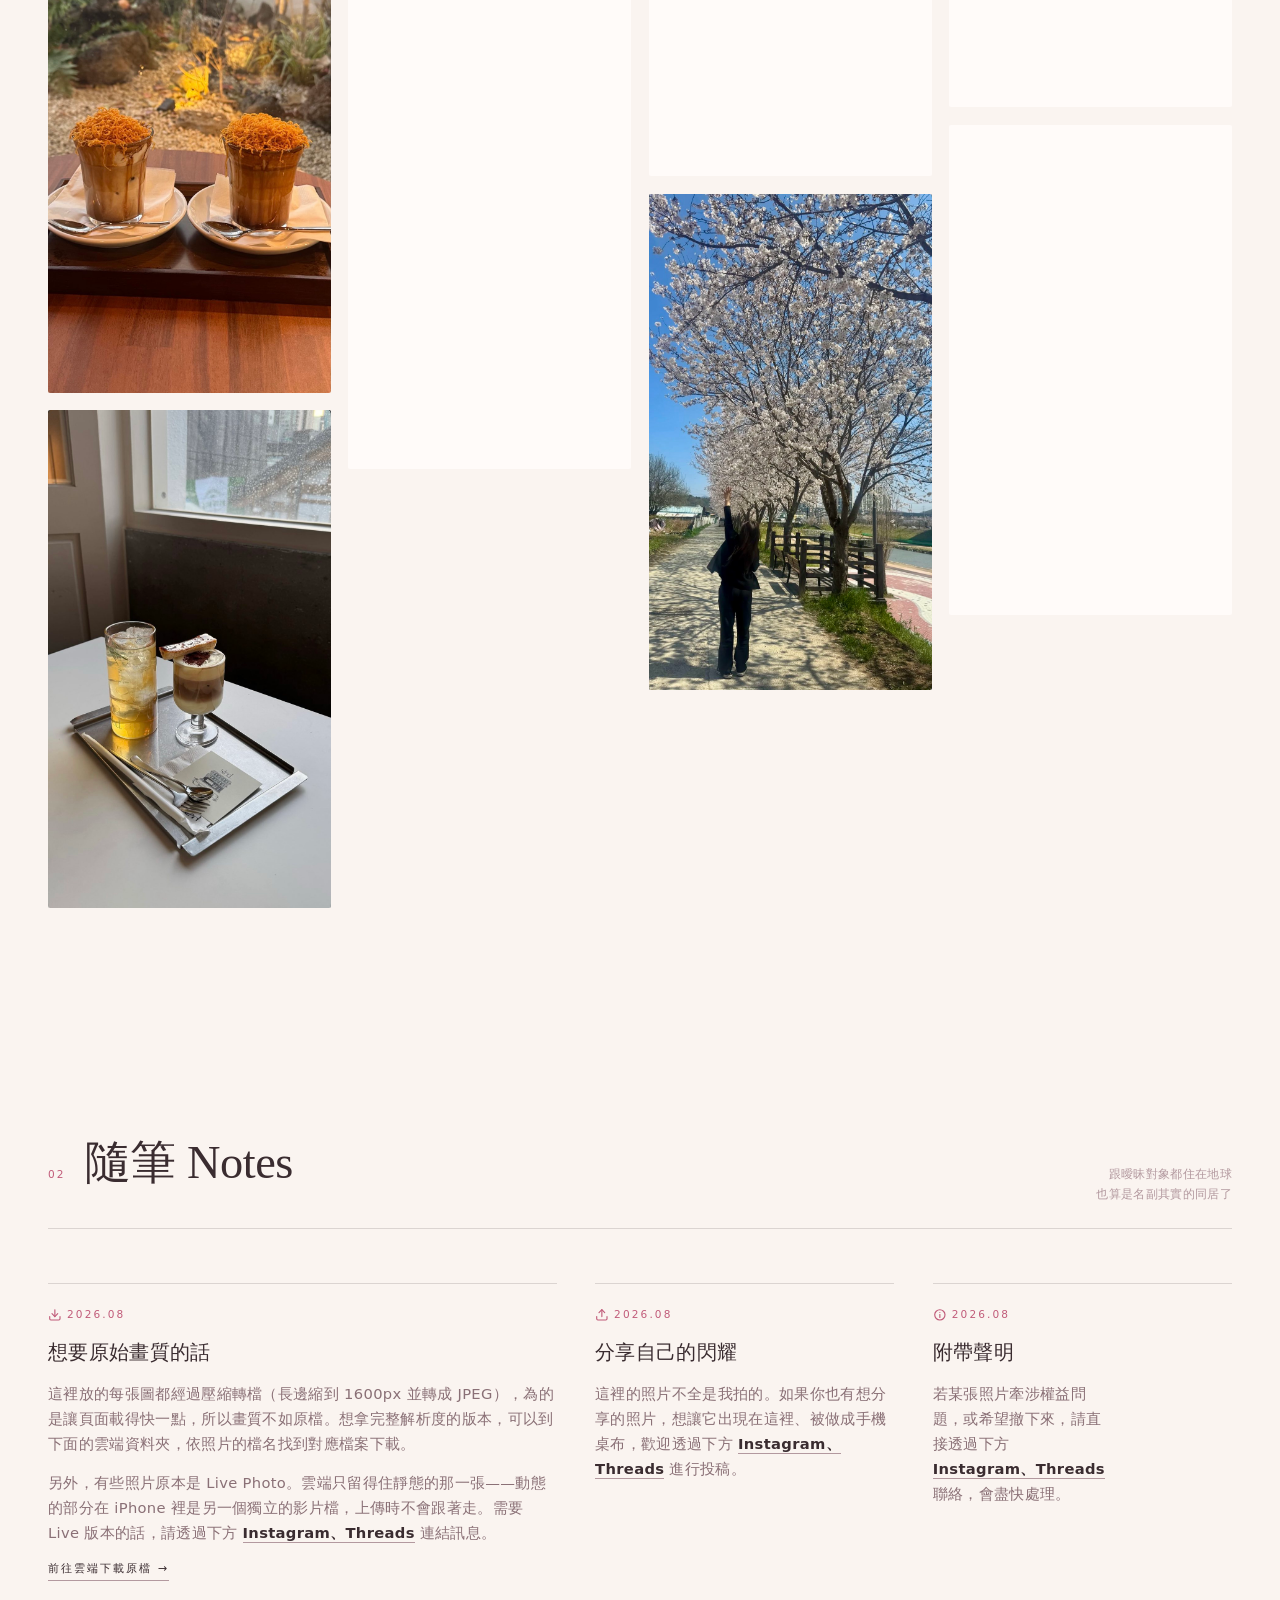
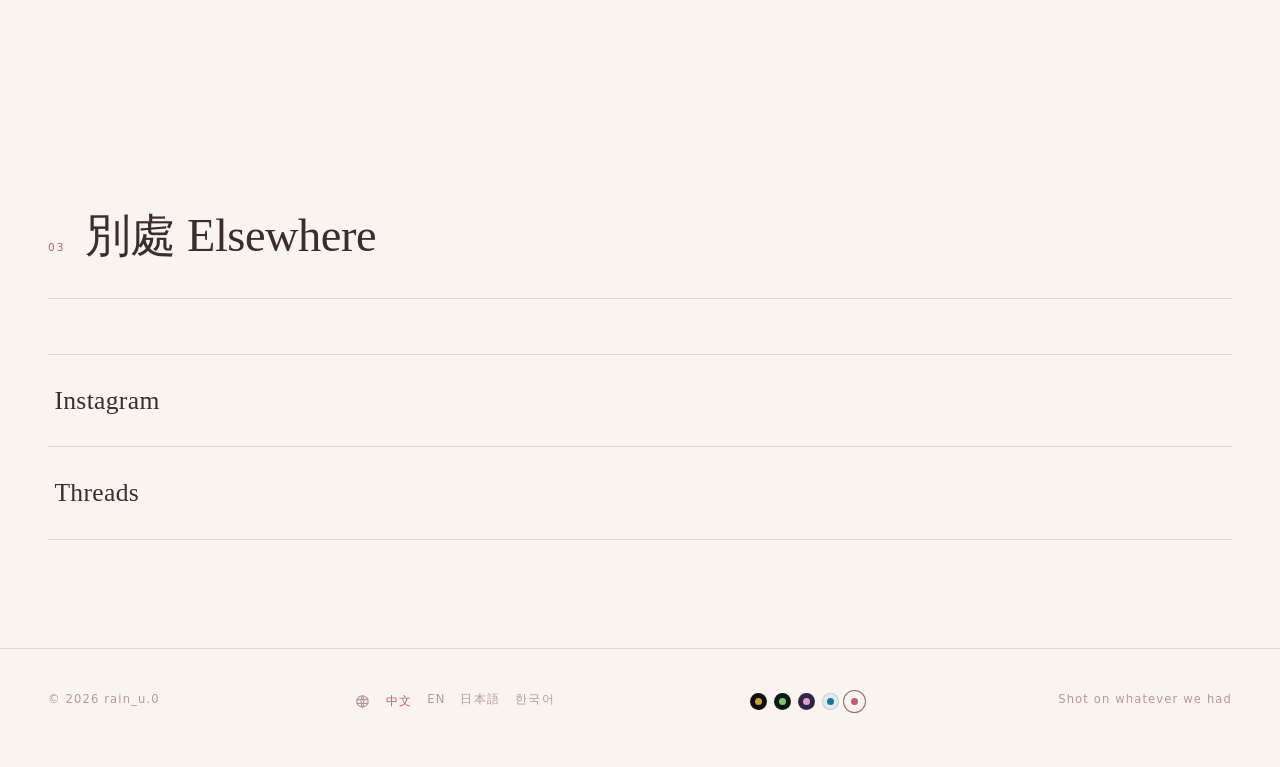
==== commit 5caf3890: "Add background music, dormant until audio/bgm.m4a has content One looping track with a toggle in the" ====
--- a/index.html
+++ b/index.html
@@ -20,7 +20,7 @@
   <title>rain_u.0</title>
   <meta name="description" content="手機桌布、隨筆與一些散落的紀錄。">
 
-  <link rel="stylesheet" href="css/style.css?v=6be12a4044">
+  <link rel="stylesheet" href="css/style.css?v=6eb7b21021">
 
   <!-- Applies the saved palette before the first paint. It has to be
        inline and it has to be here: loaded from a file, or moved to
@@ -349,8 +349,26 @@
       </div>
 
       <span>Shot on whatever we had</span>
+      <!-- Music credit. Filled from #music's data-credit, and shown
+           only when that is set and the music file is real. -->
+      <span class="foot__music" id="music-foot" hidden></span>
     </div>
   </footer>
+
+  <!-- ★ EDIT: background music. To change the track, replace
+       audio/bgm.m4a. The control stays hidden until the file is
+       non-empty, so the 0-byte placeholder committed in audio/
+       shows nothing at all.
+       data-credit is optional: left empty, no track name appears
+       anywhere; filled in (e.g. "Song Title — Artist"), it
+       shows as a small line in the footer. Fill it in whenever the
+       track's licence asks for credit.
+       Behaviour is in js/main.js, section 6. -->
+  <div class="music" id="music" data-src="audio/bgm.m4a" data-credit="" hidden>
+    <button type="button" class="music__btn" id="music-btn" aria-pressed="false">
+      <span class="music__bars" aria-hidden="true"><i></i><i></i><i></i></span>
+    </button>
+  </div>
 
   <!-- Names the palette you just picked, then fades. aria-hidden
        because the buttons already carry aria-pressed, and a live
@@ -397,8 +415,8 @@
     <p class="show__hint">點一下任意處結束</p>
   </div>
 
-  <script>window.I18N = {"js.wallpaperOn": "桌布效果", "js.wallpaperOff": "看原圖", "js.enlarge": "（放大檢視）", "js.wallpaperAlt": "（桌布效果）", "js.missing": "缺少圖檔"};</script>
+  <script>window.I18N = {"js.wallpaperOn": "桌布效果", "js.wallpaperOff": "看原圖", "js.enlarge": "（放大檢視）", "js.wallpaperAlt": "（桌布效果）", "js.missing": "缺少圖檔", "js.musicOn": "播放音樂", "js.musicOff": "關閉音樂"};</script>
   <script src="js/photos.js?v=df5d2ed8c7"></script>
-  <script src="js/main.js?v=f6c08e16d1"></script>
+  <script src="js/main.js?v=b0a157e2e0"></script>
 </body>
 </html>
--- a/css/style.css
+++ b/css/style.css
@@ -1212,6 +1212,71 @@
   transform: translate(-50%, 0);
 }
 
+/* ── Background music toggle ──────────────────────────────────
+   Bottom right, the one corner nothing else uses: the mobile nav
+   button is top left and the desktop rail is right of centre. Same
+   z-index as the nav button, so the lightbox and slideshow (100+)
+   cover it. Shown by js/main.js only once the file proves real.
+   ──────────────────────────────────────────────────────────── */
+.music {
+  position: fixed;
+  right: var(--navbtn-left);
+  bottom: max(var(--navbtn-left), env(safe-area-inset-bottom));
+  z-index: 60;
+}
+
+.music[hidden] { display: none; }
+
+.music__btn {
+  position: relative;
+  display: flex;
+  align-items: center;
+  justify-content: center;
+  width: var(--navbtn-size);
+  height: var(--navbtn-size);
+  padding: 0;
+  border: 1px solid var(--line);
+  border-radius: 50%;
+  background: rgb(var(--bg-rgb) / 0.72);
+  -webkit-backdrop-filter: blur(10px);
+  backdrop-filter: blur(10px);
+  color: var(--fg);
+  cursor: pointer;
+  transition: border-color 0.35s var(--ease);
+}
+
+.music__btn:hover,
+.music.is-playing .music__btn { border-color: var(--accent); }
+
+/* Three bars: low and still when off, a slow equaliser while on.
+   Only transform animates, so it stays on the compositor. */
+.music__bars {
+  display: flex;
+  align-items: center;
+  gap: 3px;
+  height: 14px;
+}
+
+.music__bars i {
+  width: 2px;
+  height: 100%;
+  border-radius: 1px;
+  background: currentColor;
+  transform: scaleY(0.3);
+  transition: transform 0.4s var(--ease);
+}
+
+.music.is-playing .music__bars i { animation: music-bar 1.1s ease-in-out infinite alternate; }
+.music.is-playing .music__bars i:nth-child(2) { animation-duration: 0.8s; animation-delay: -0.4s; }
+.music.is-playing .music__bars i:nth-child(3) { animation-duration: 1.3s; animation-delay: -0.9s; }
+
+@keyframes music-bar {
+  from { transform: scaleY(0.3); }
+  to   { transform: scaleY(1); }
+}
+
+.foot__music[hidden] { display: none; }
+
 
 /* Repeated from the palettes above on purpose: a dot has to show its
    own colours whether or not it is the theme currently applied, so
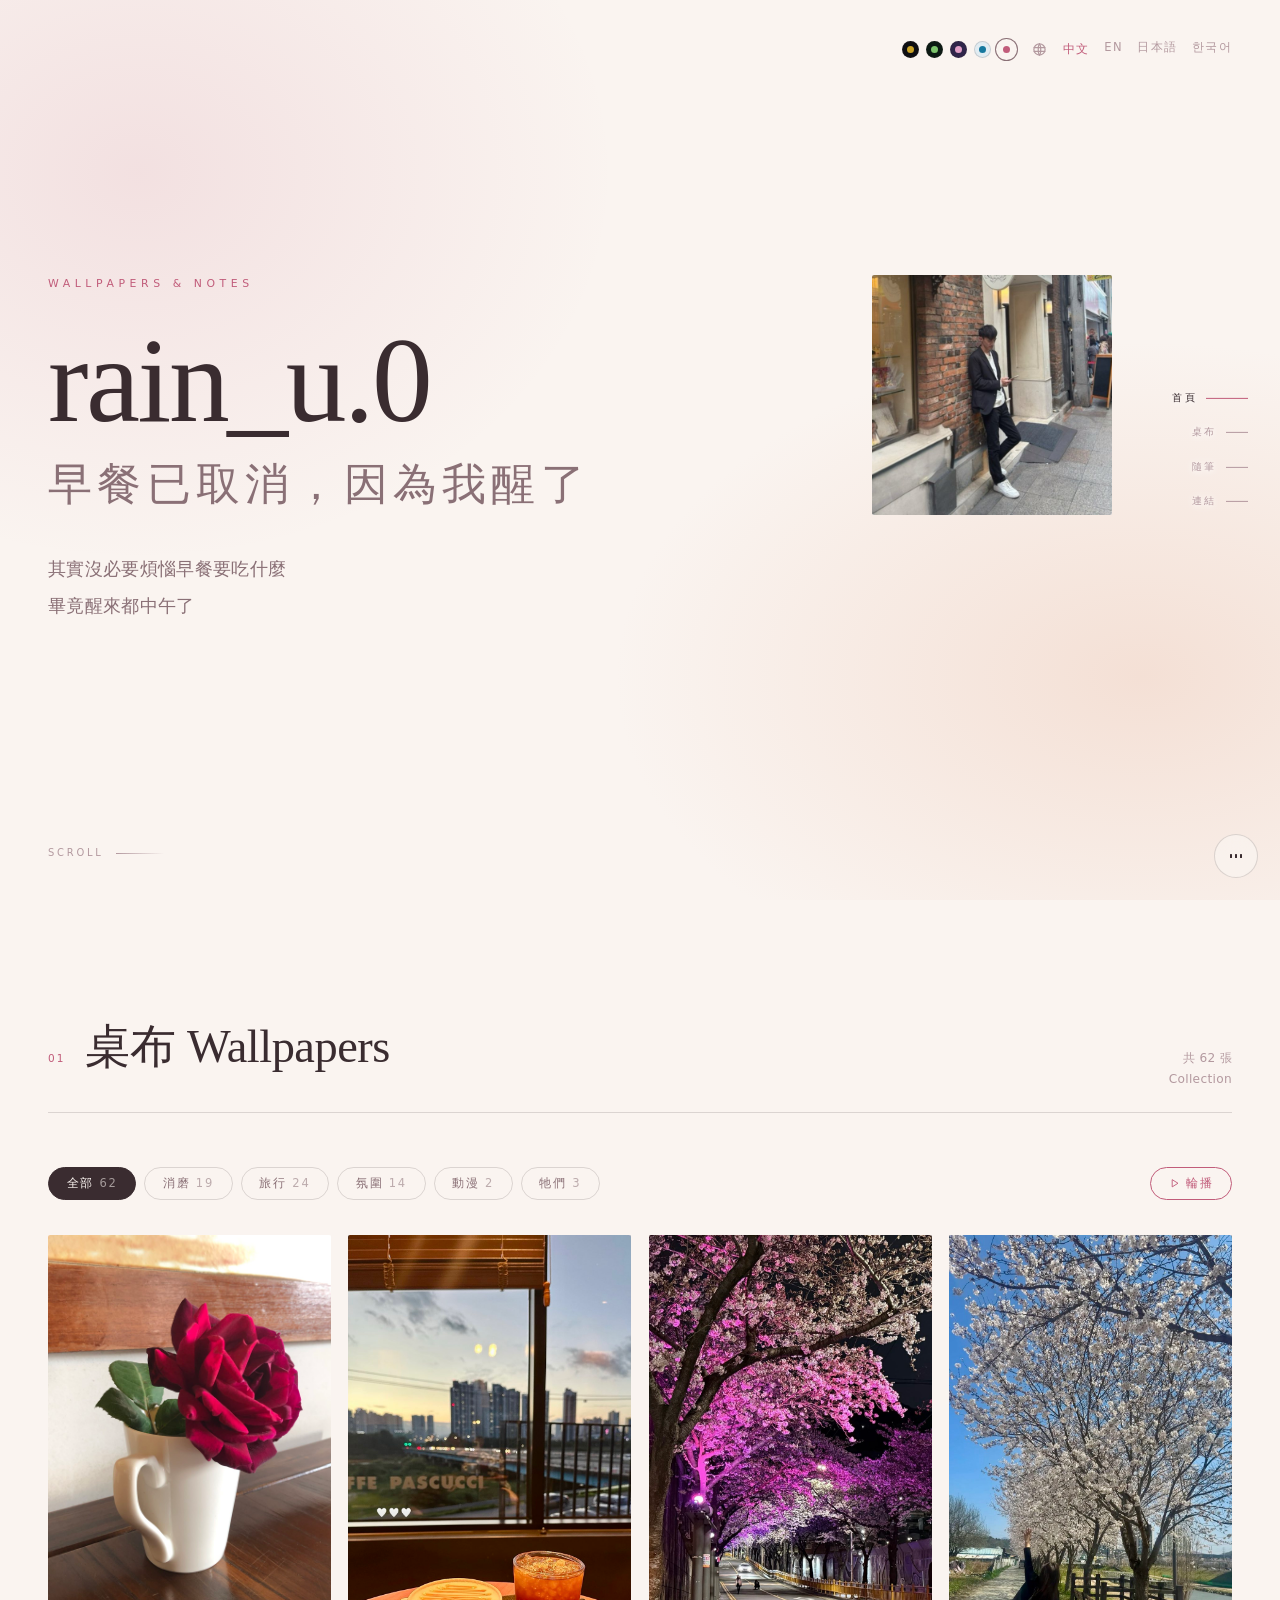
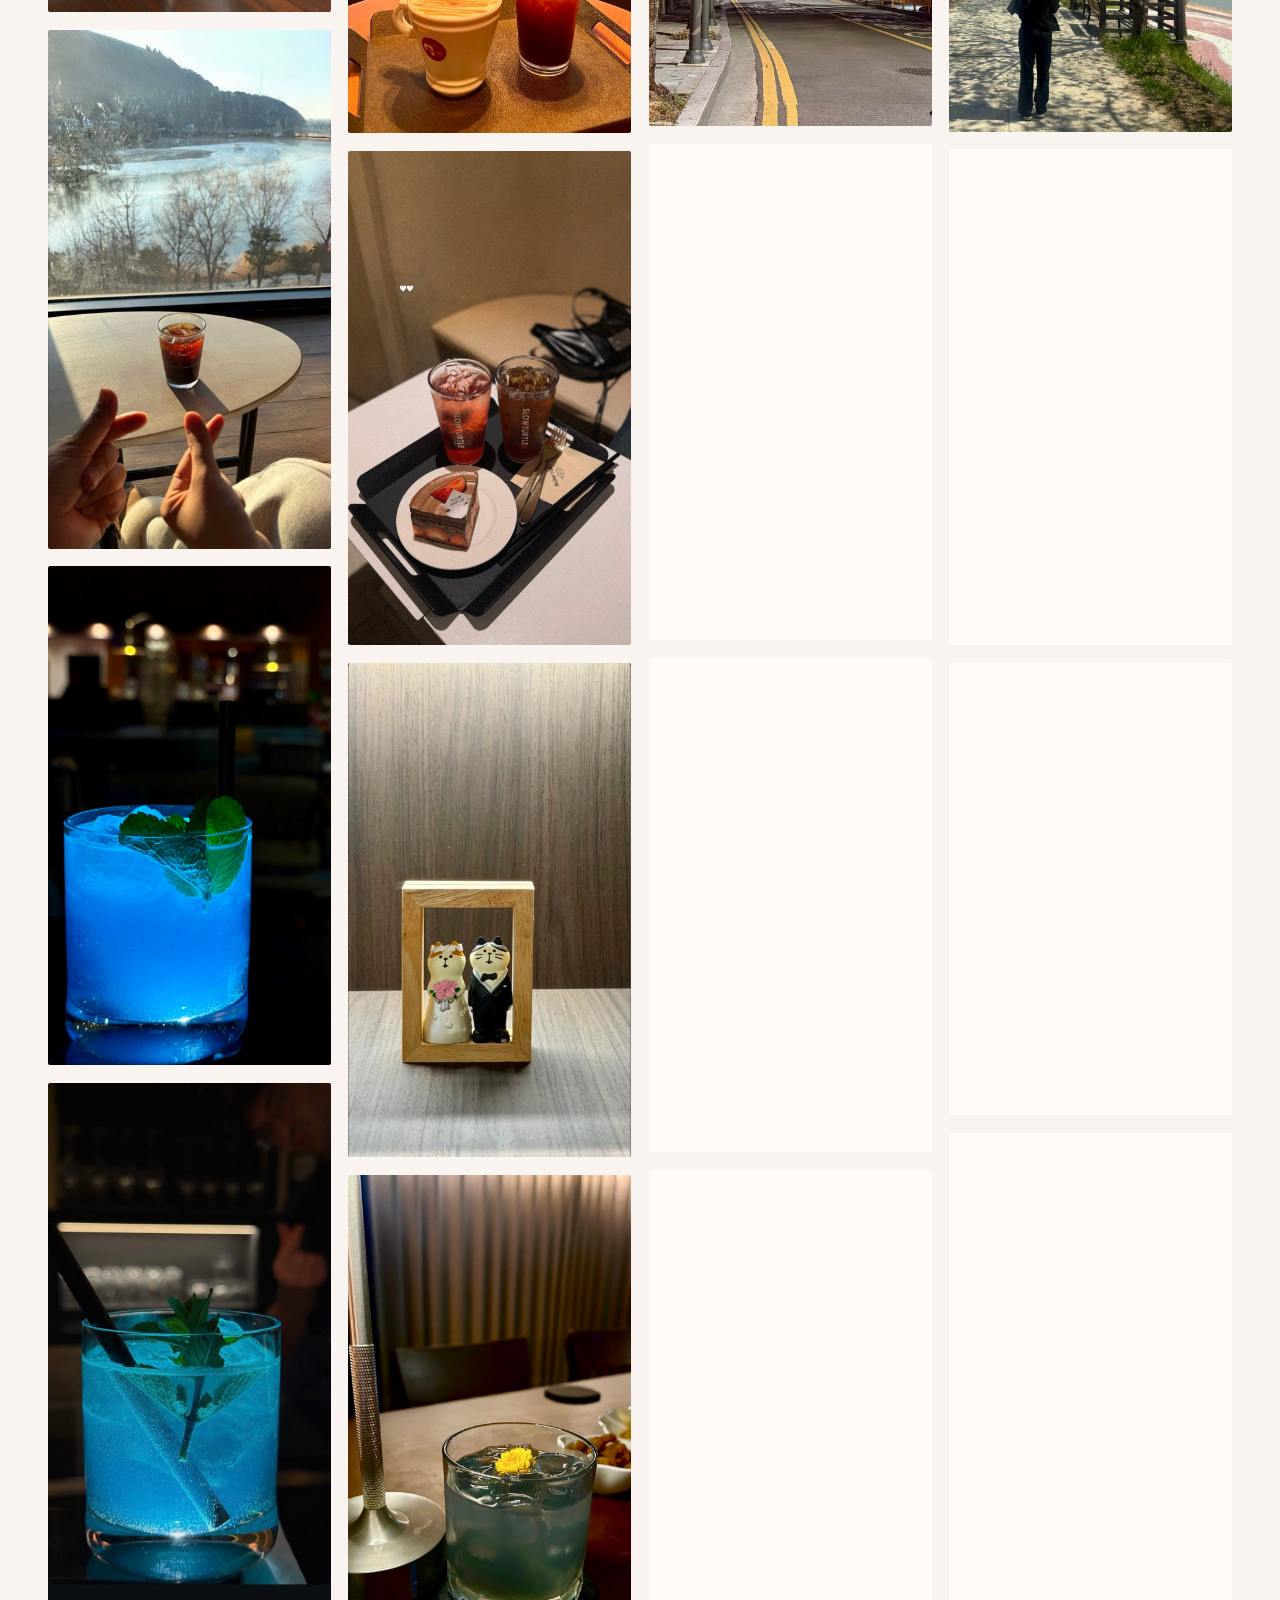
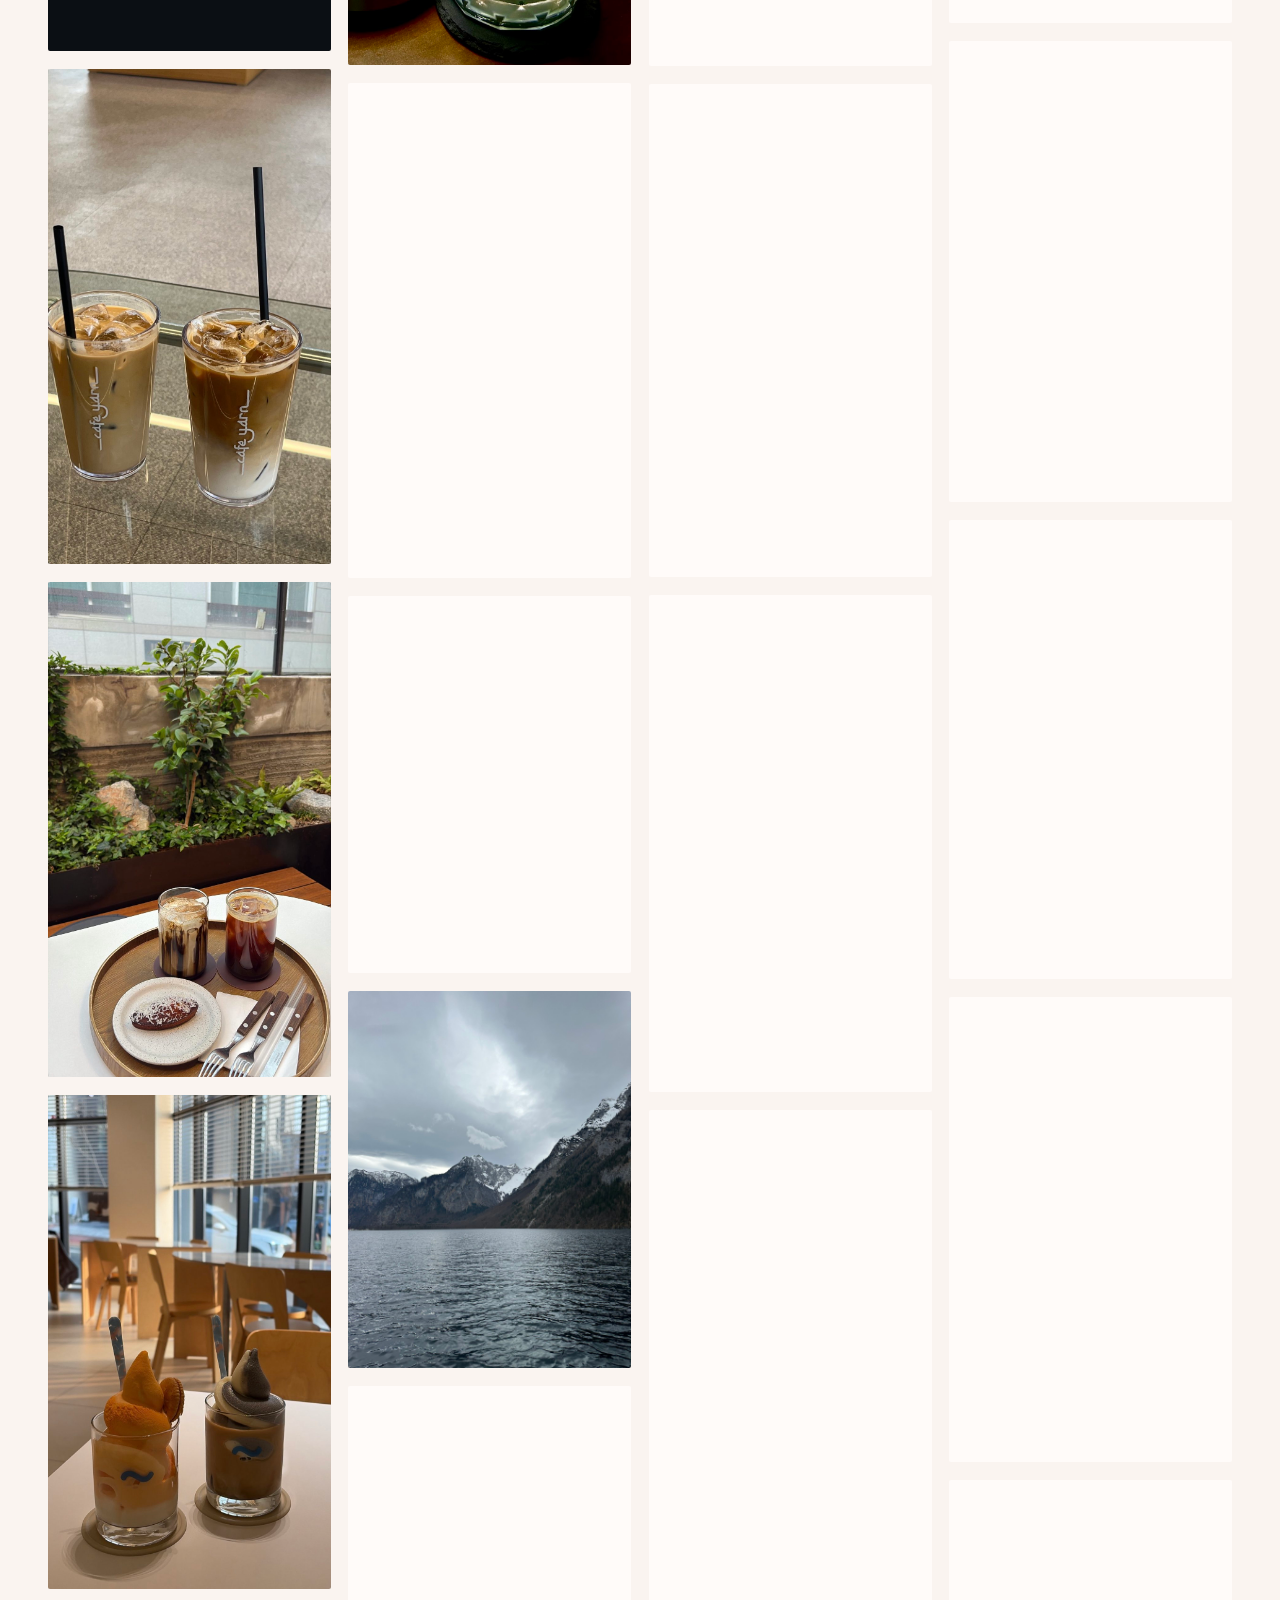
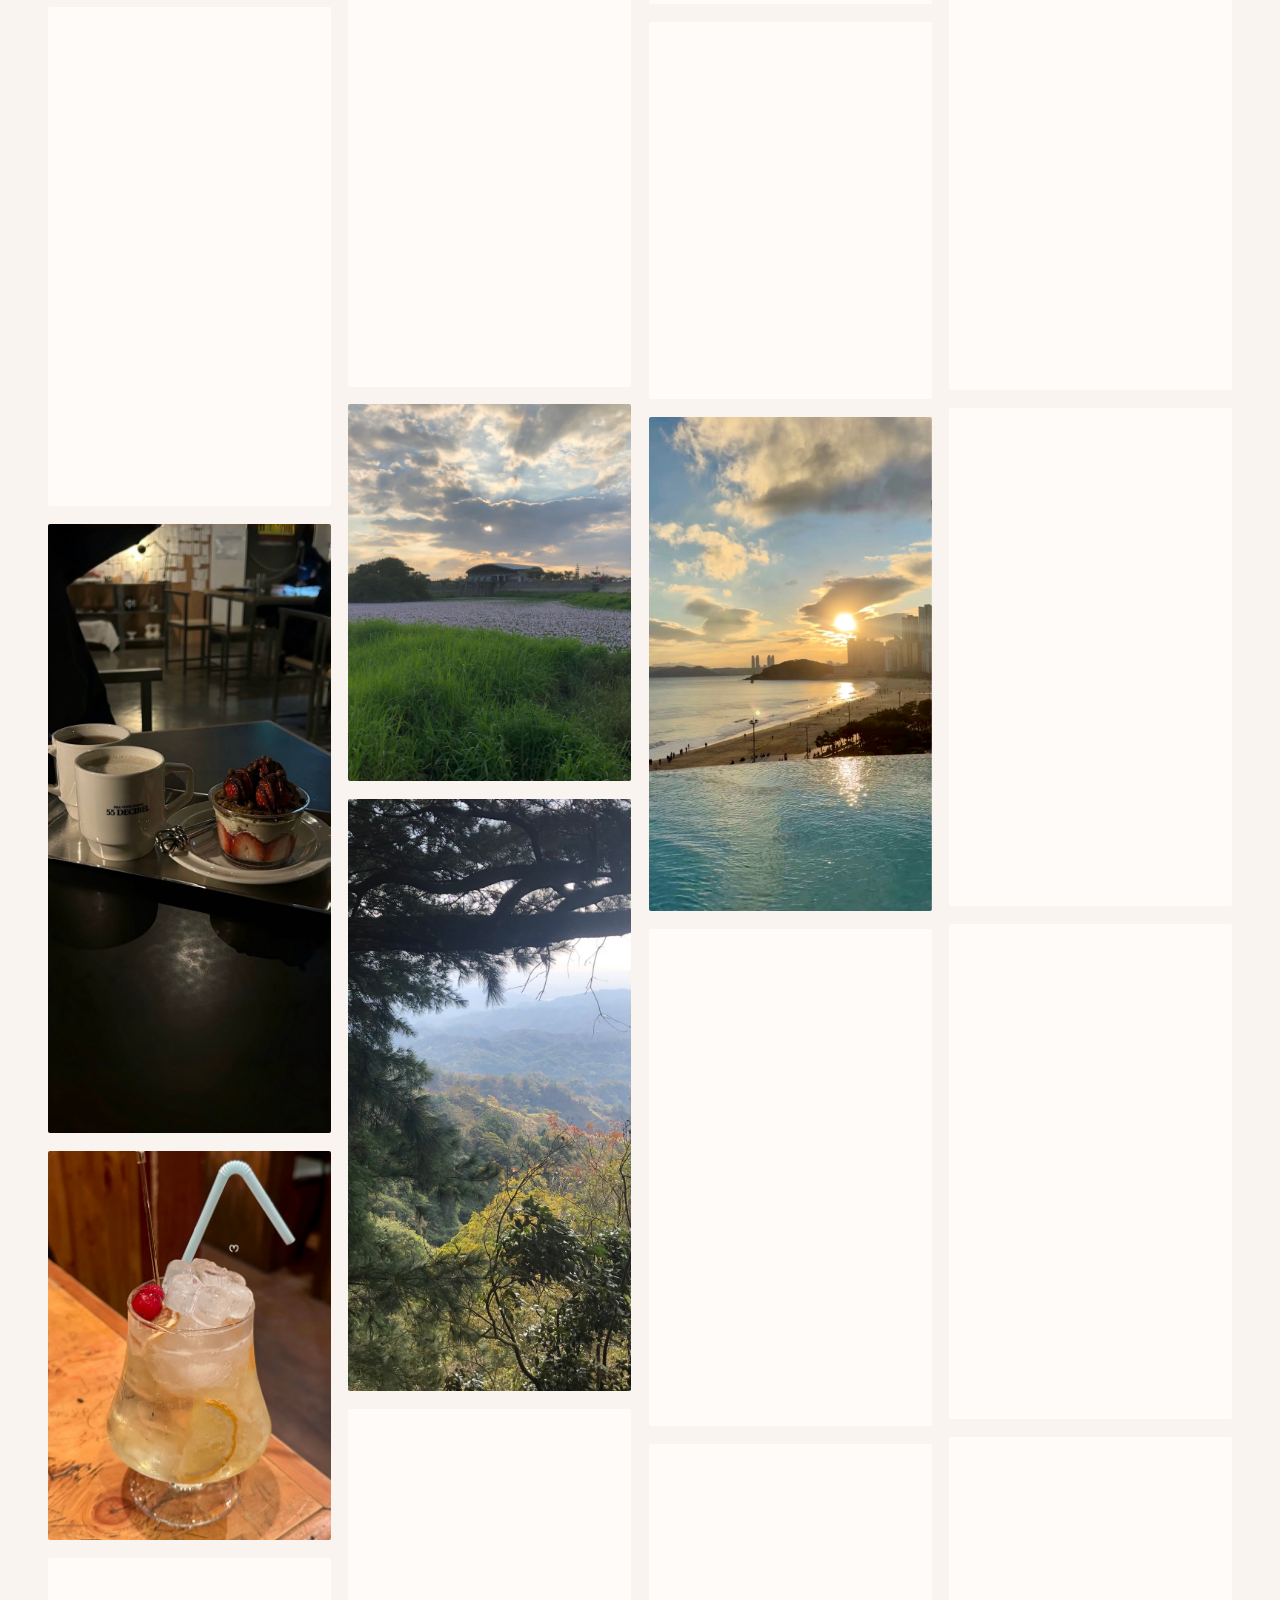
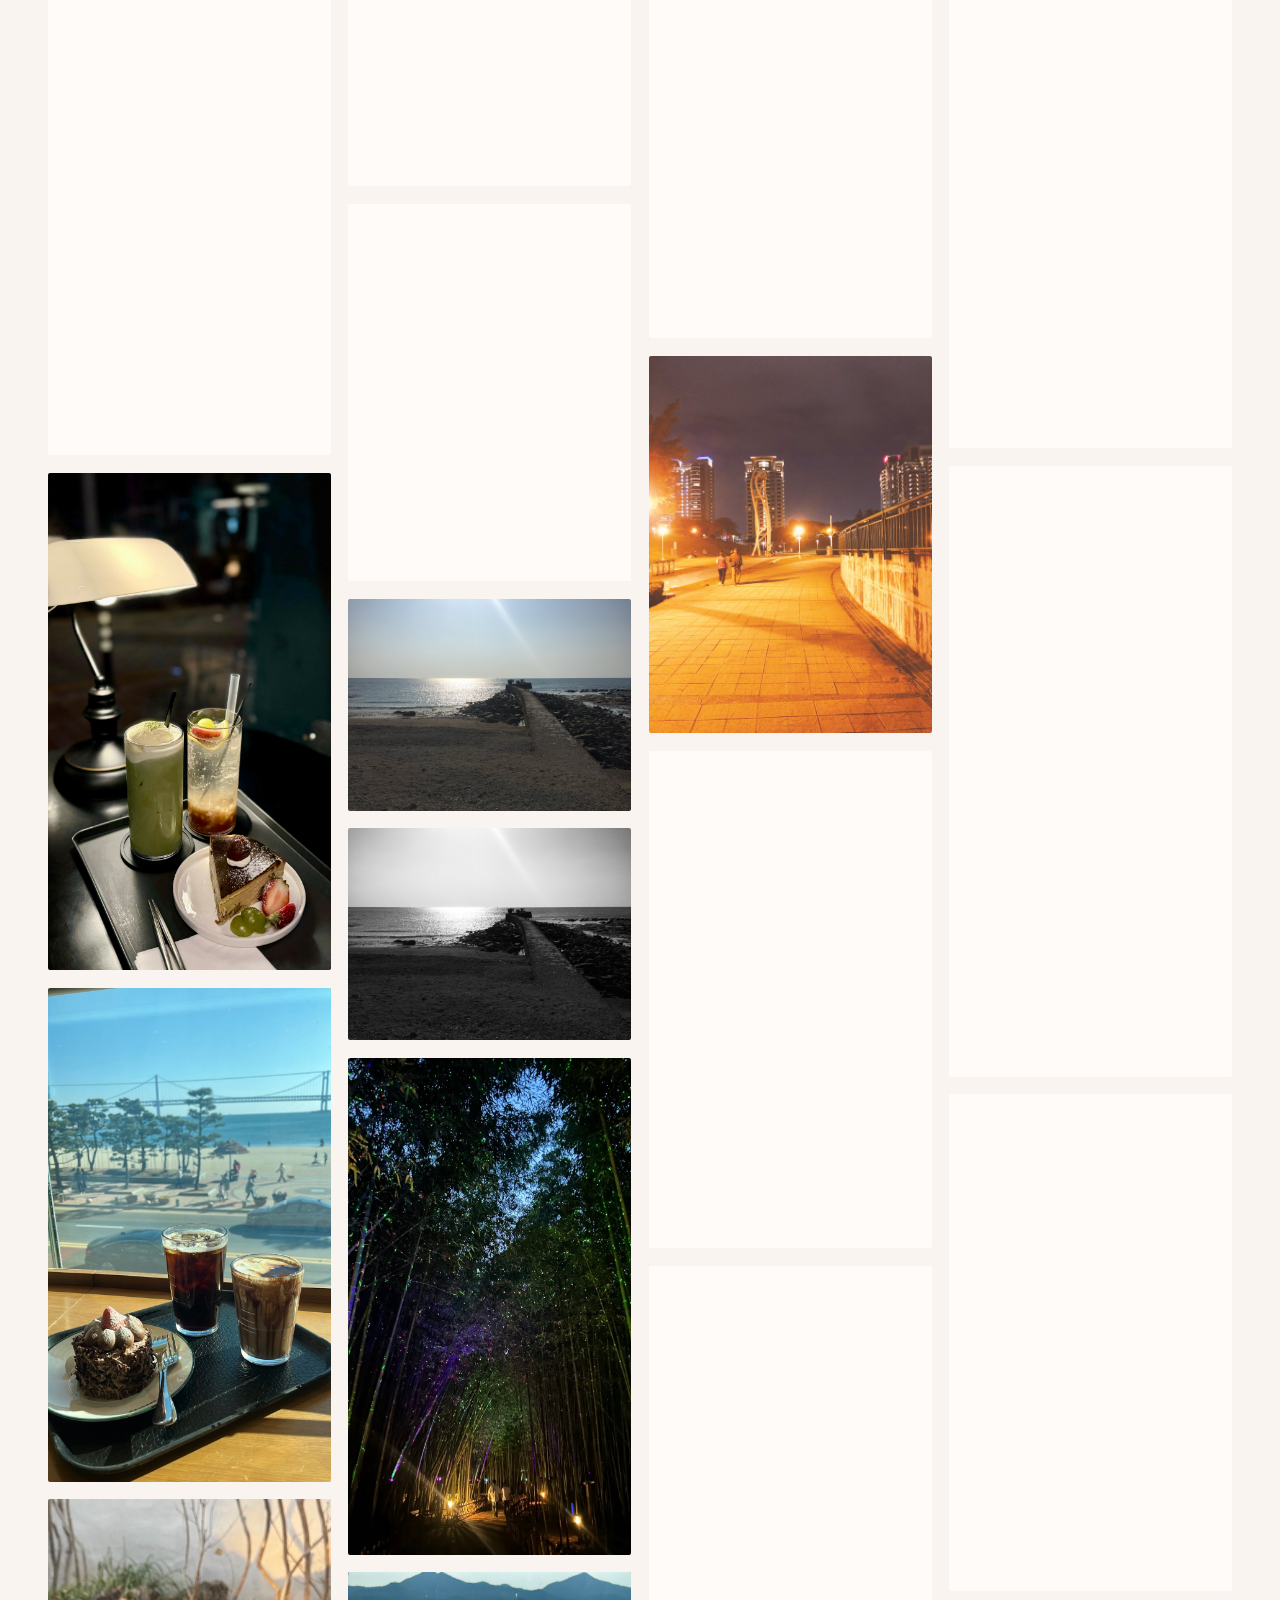
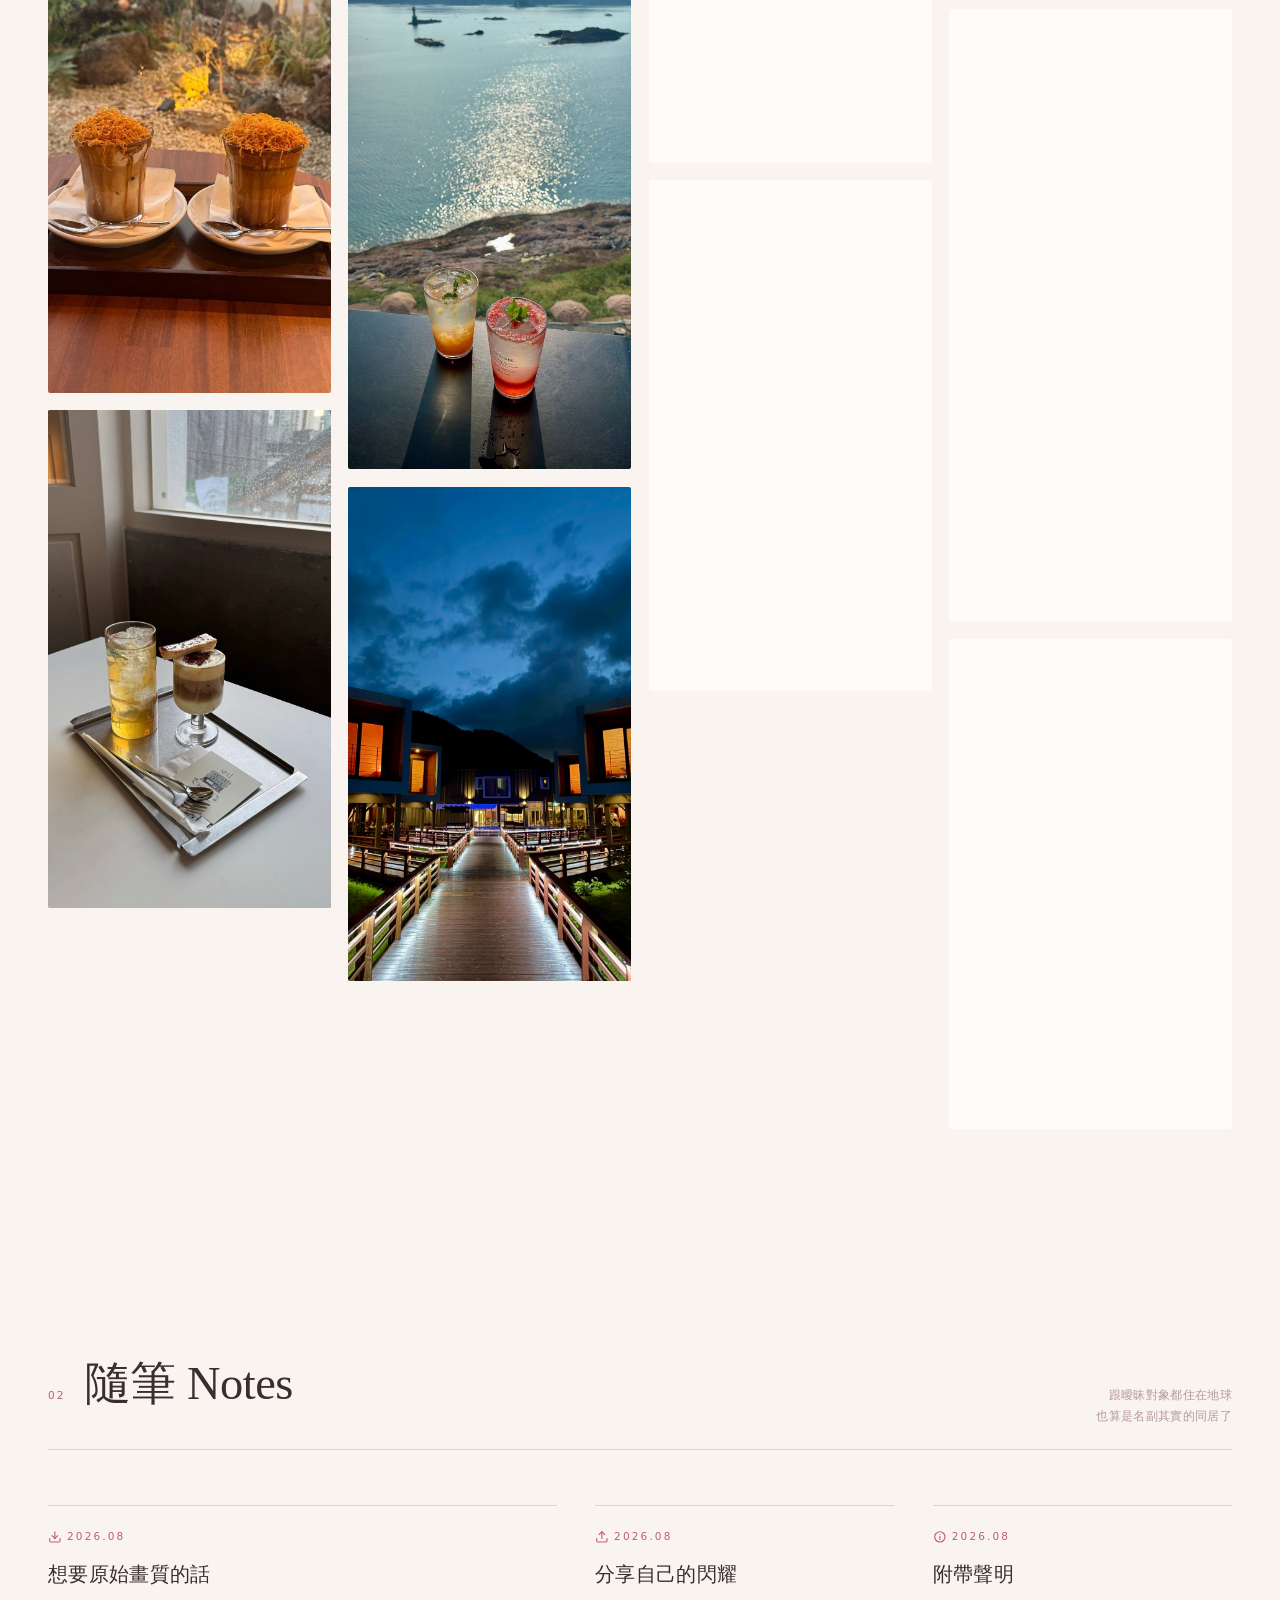
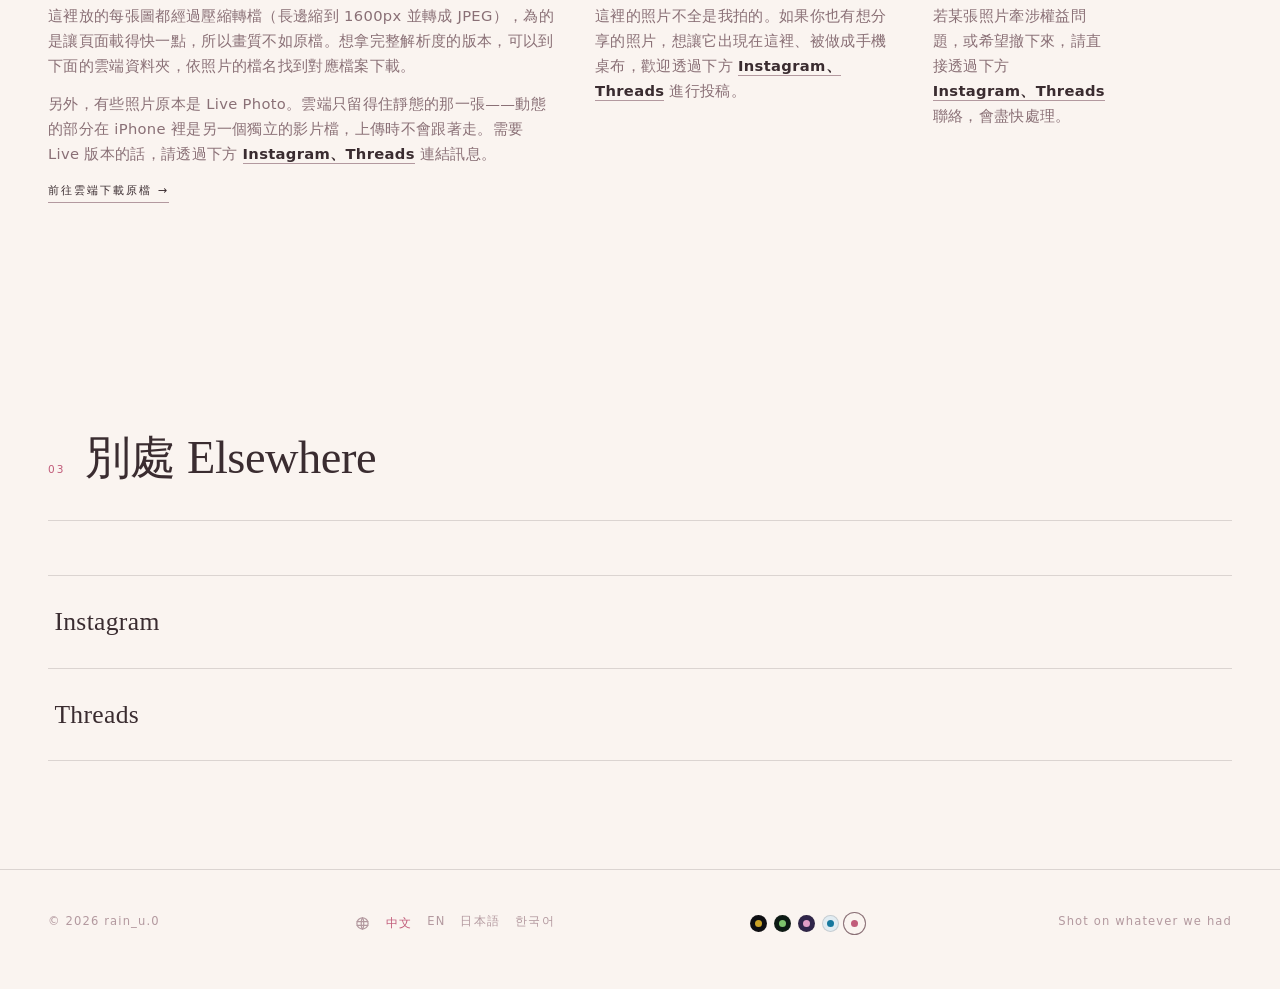
==== commit d7798142: "Add Ananti Cove and its spa to travel Co-Authored-By: Claude Opus 5.5 <noreply@anthropic.com>" ====
--- a/index.html
+++ b/index.html
@@ -416,7 +416,7 @@
   </div>
 
   <script>window.I18N = {"js.wallpaperOn": "桌布效果", "js.wallpaperOff": "看原圖", "js.enlarge": "（放大檢視）", "js.wallpaperAlt": "（桌布效果）", "js.missing": "缺少圖檔", "js.musicOn": "播放音樂", "js.musicOff": "關閉音樂"};</script>
-  <script src="js/photos.js?v=df5d2ed8c7"></script>
+  <script src="js/photos.js?v=aea09d6491"></script>
   <script src="js/main.js?v=b0a157e2e0"></script>
 </body>
 </html>
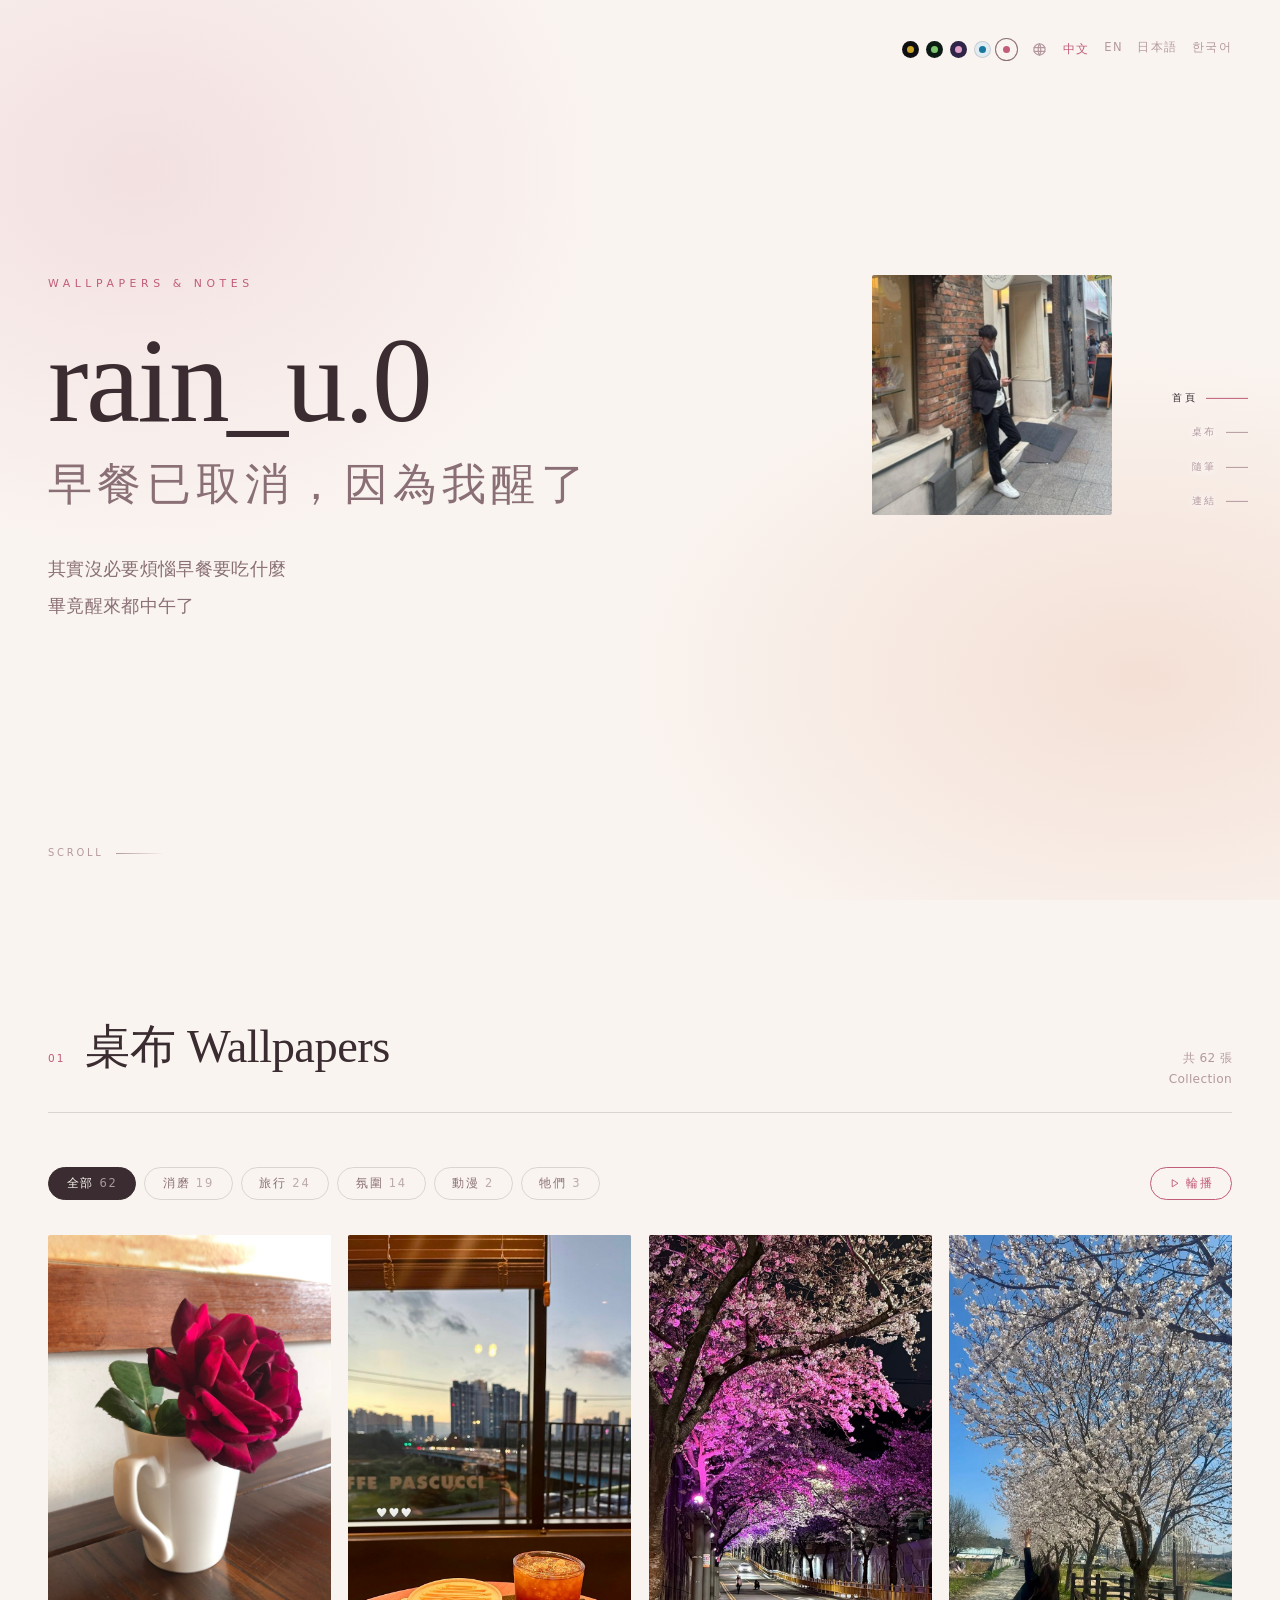
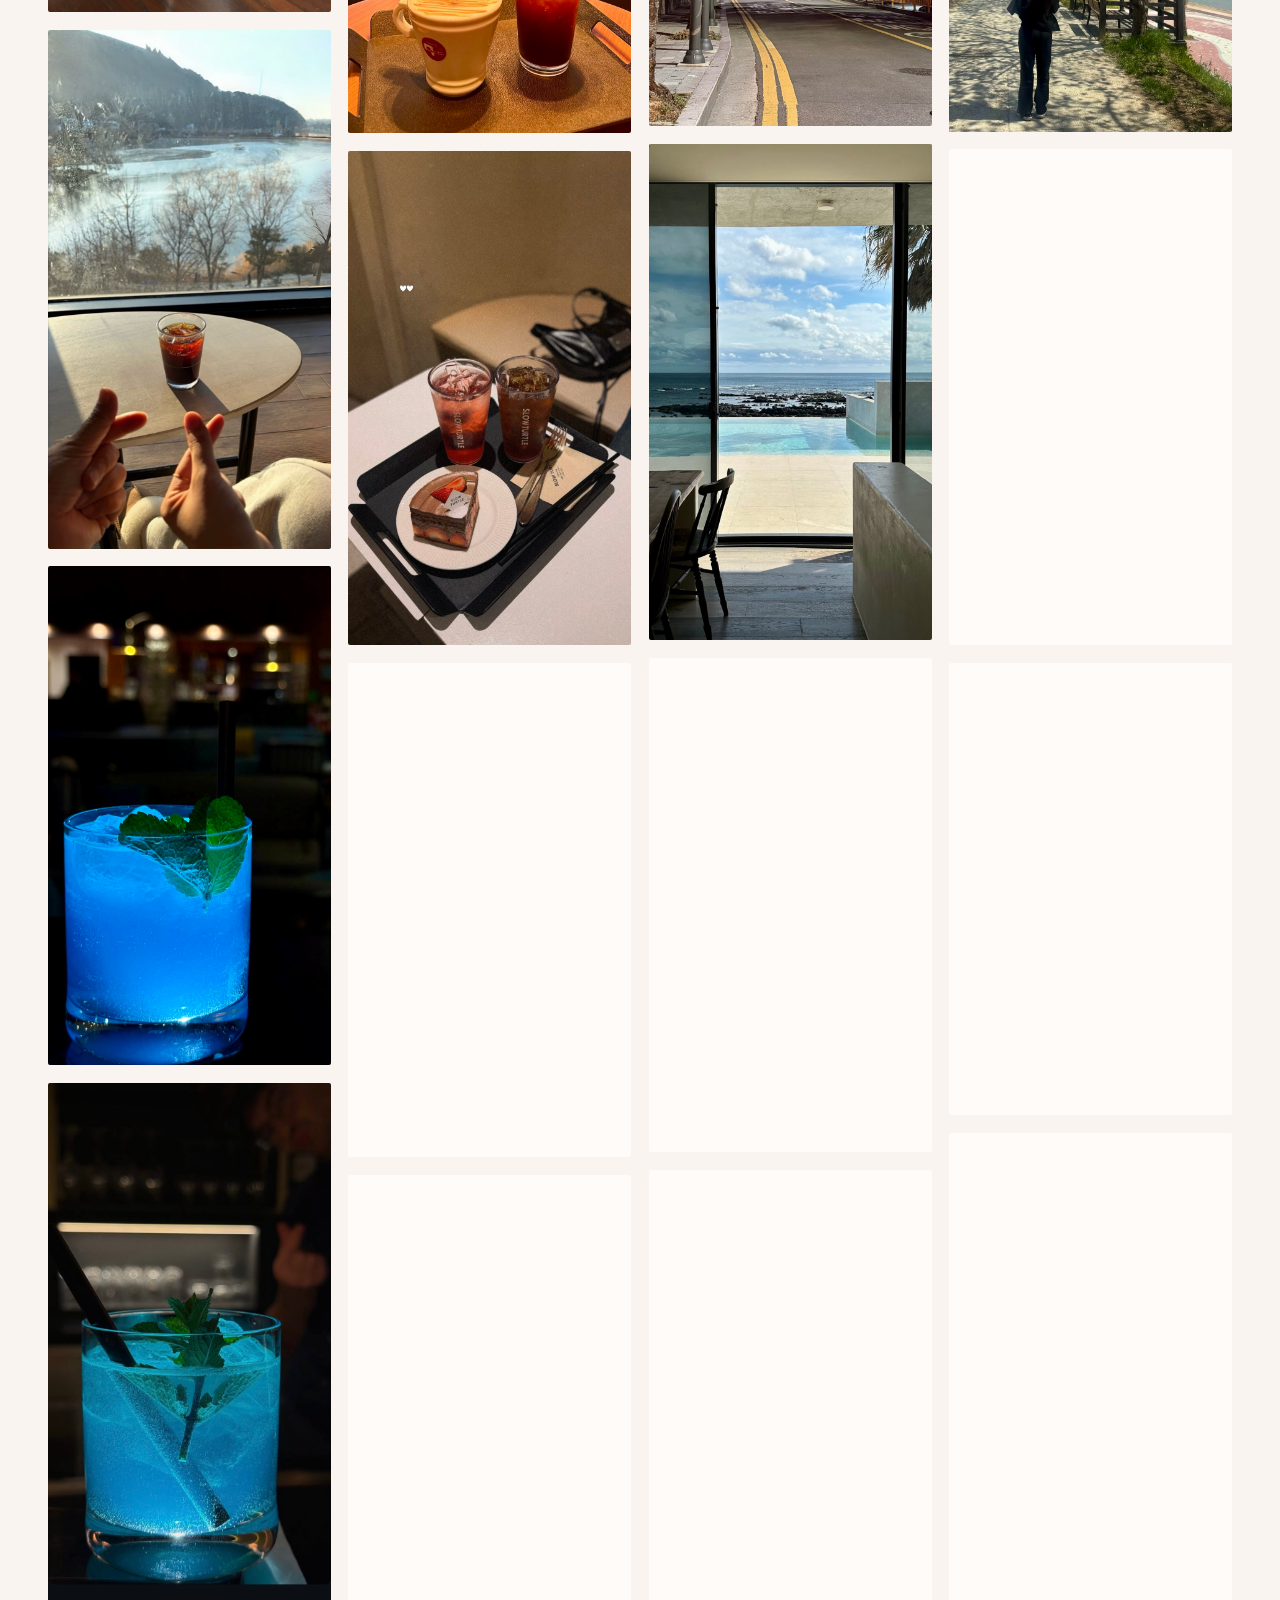
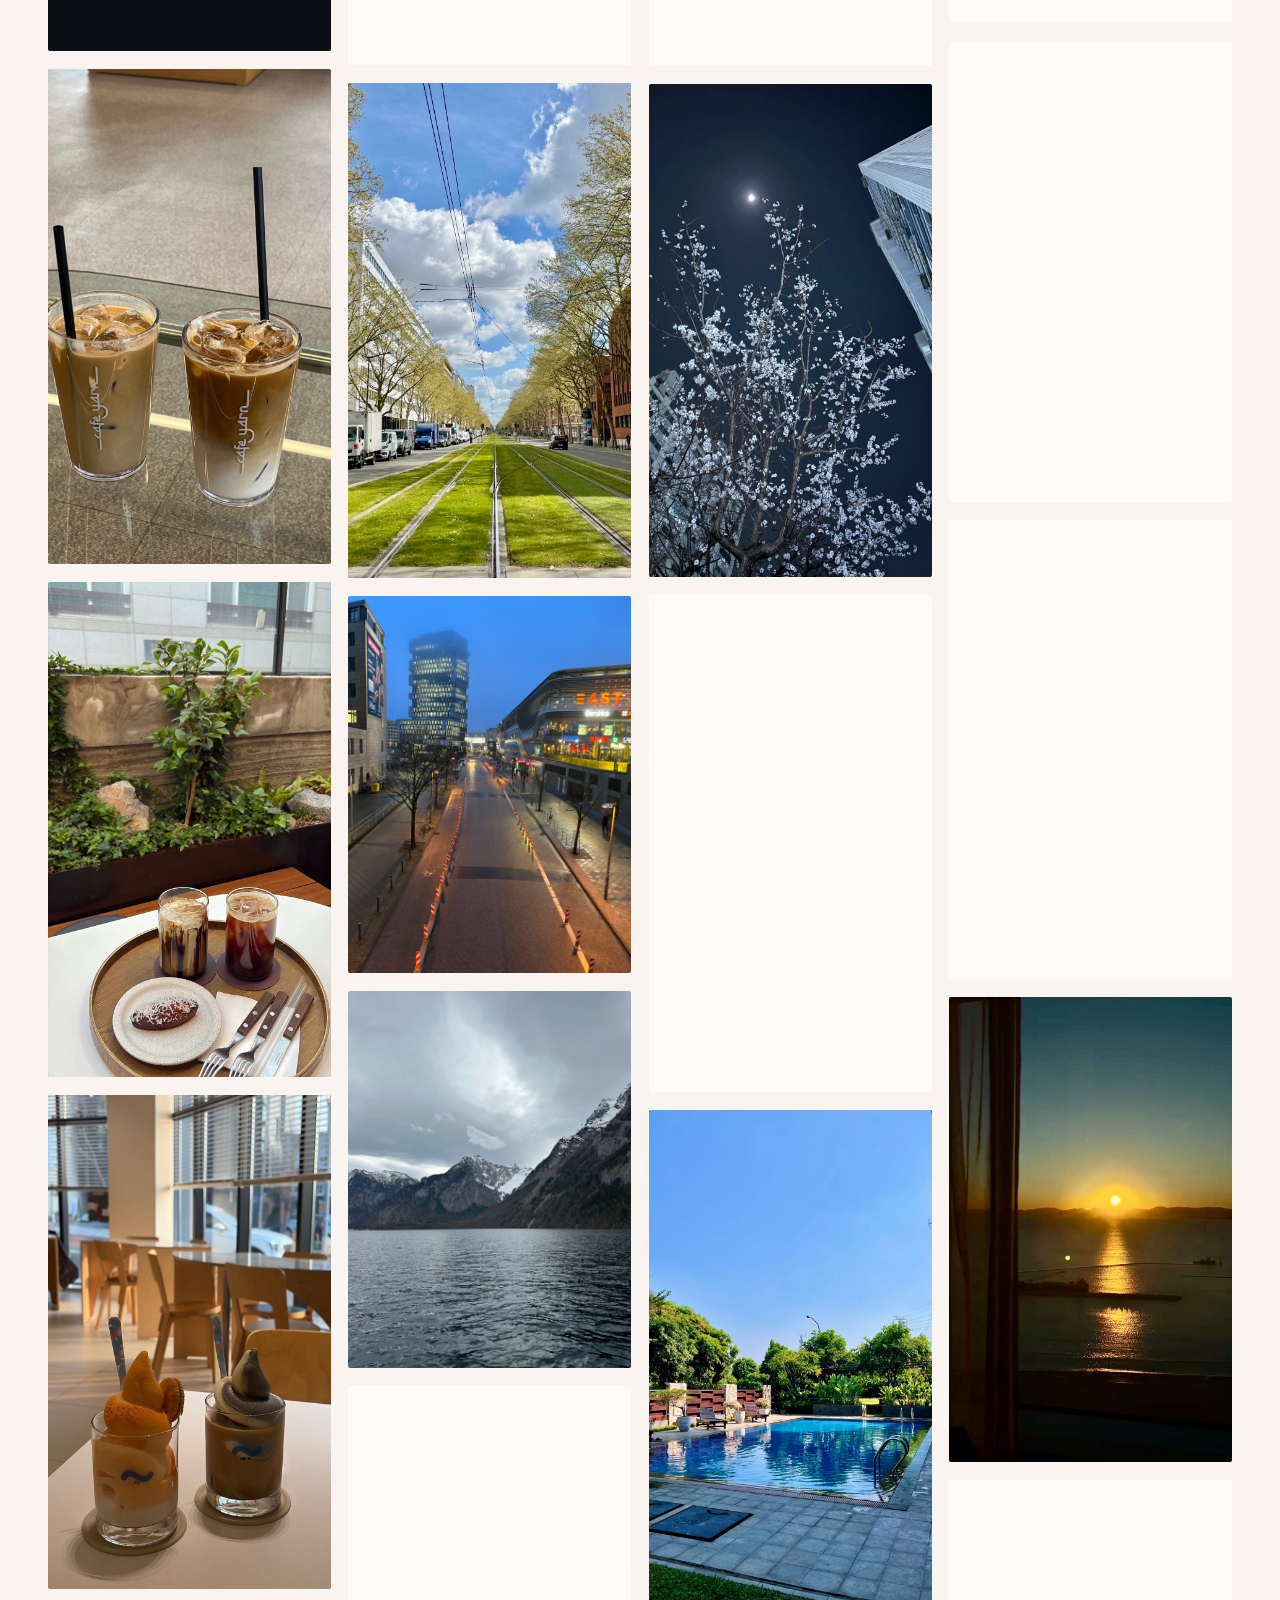
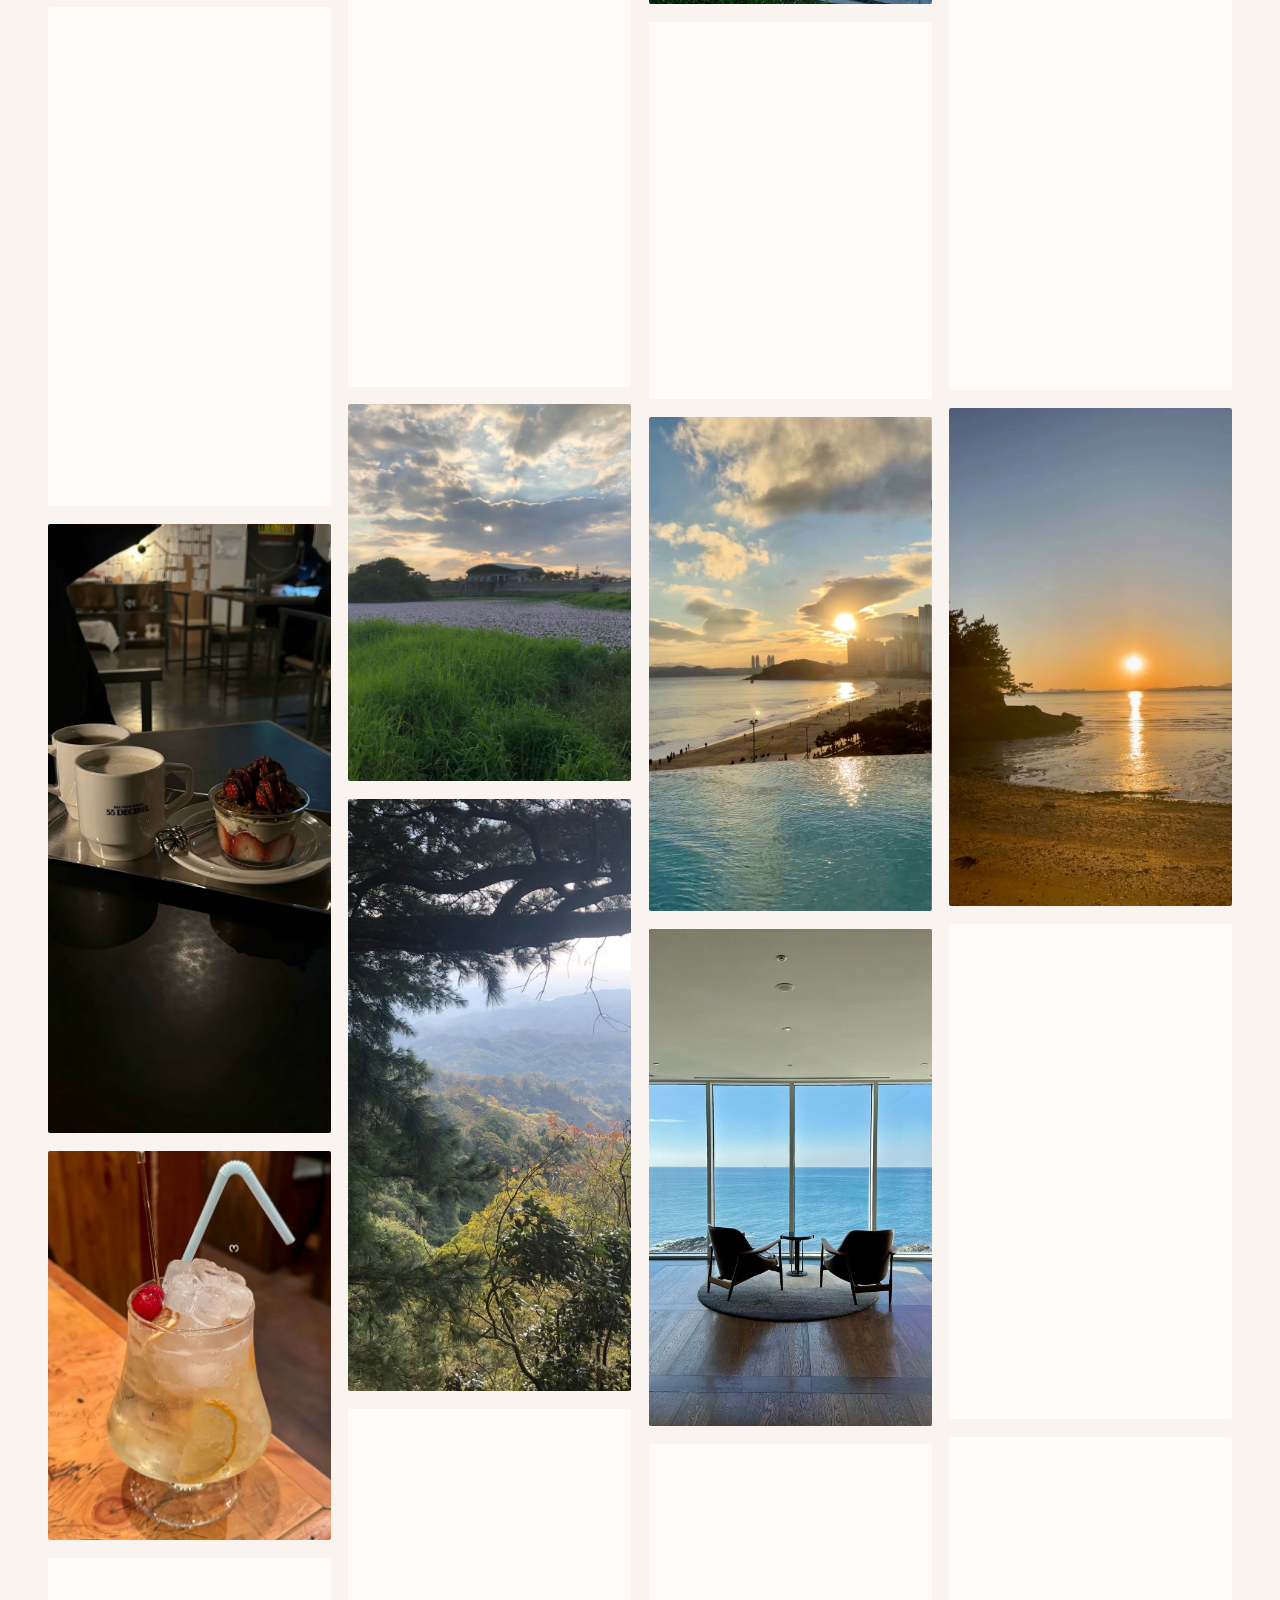
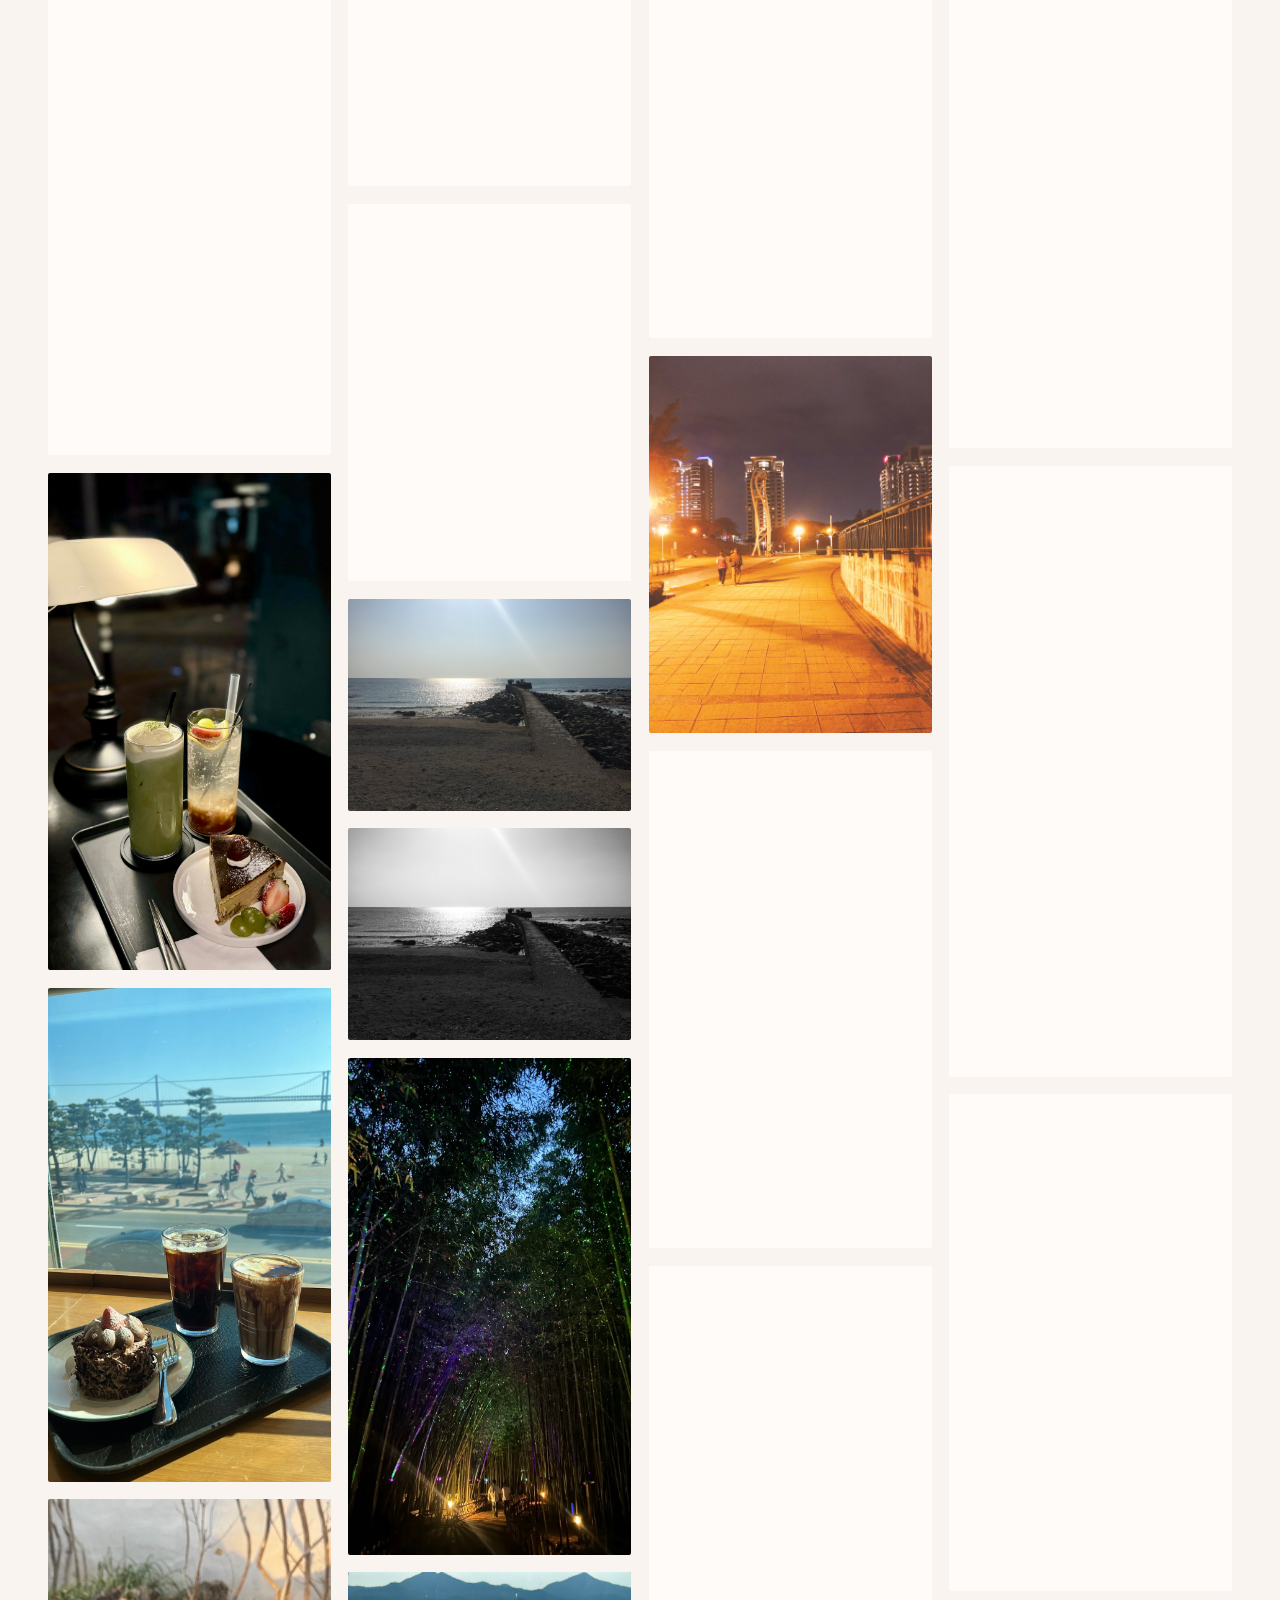
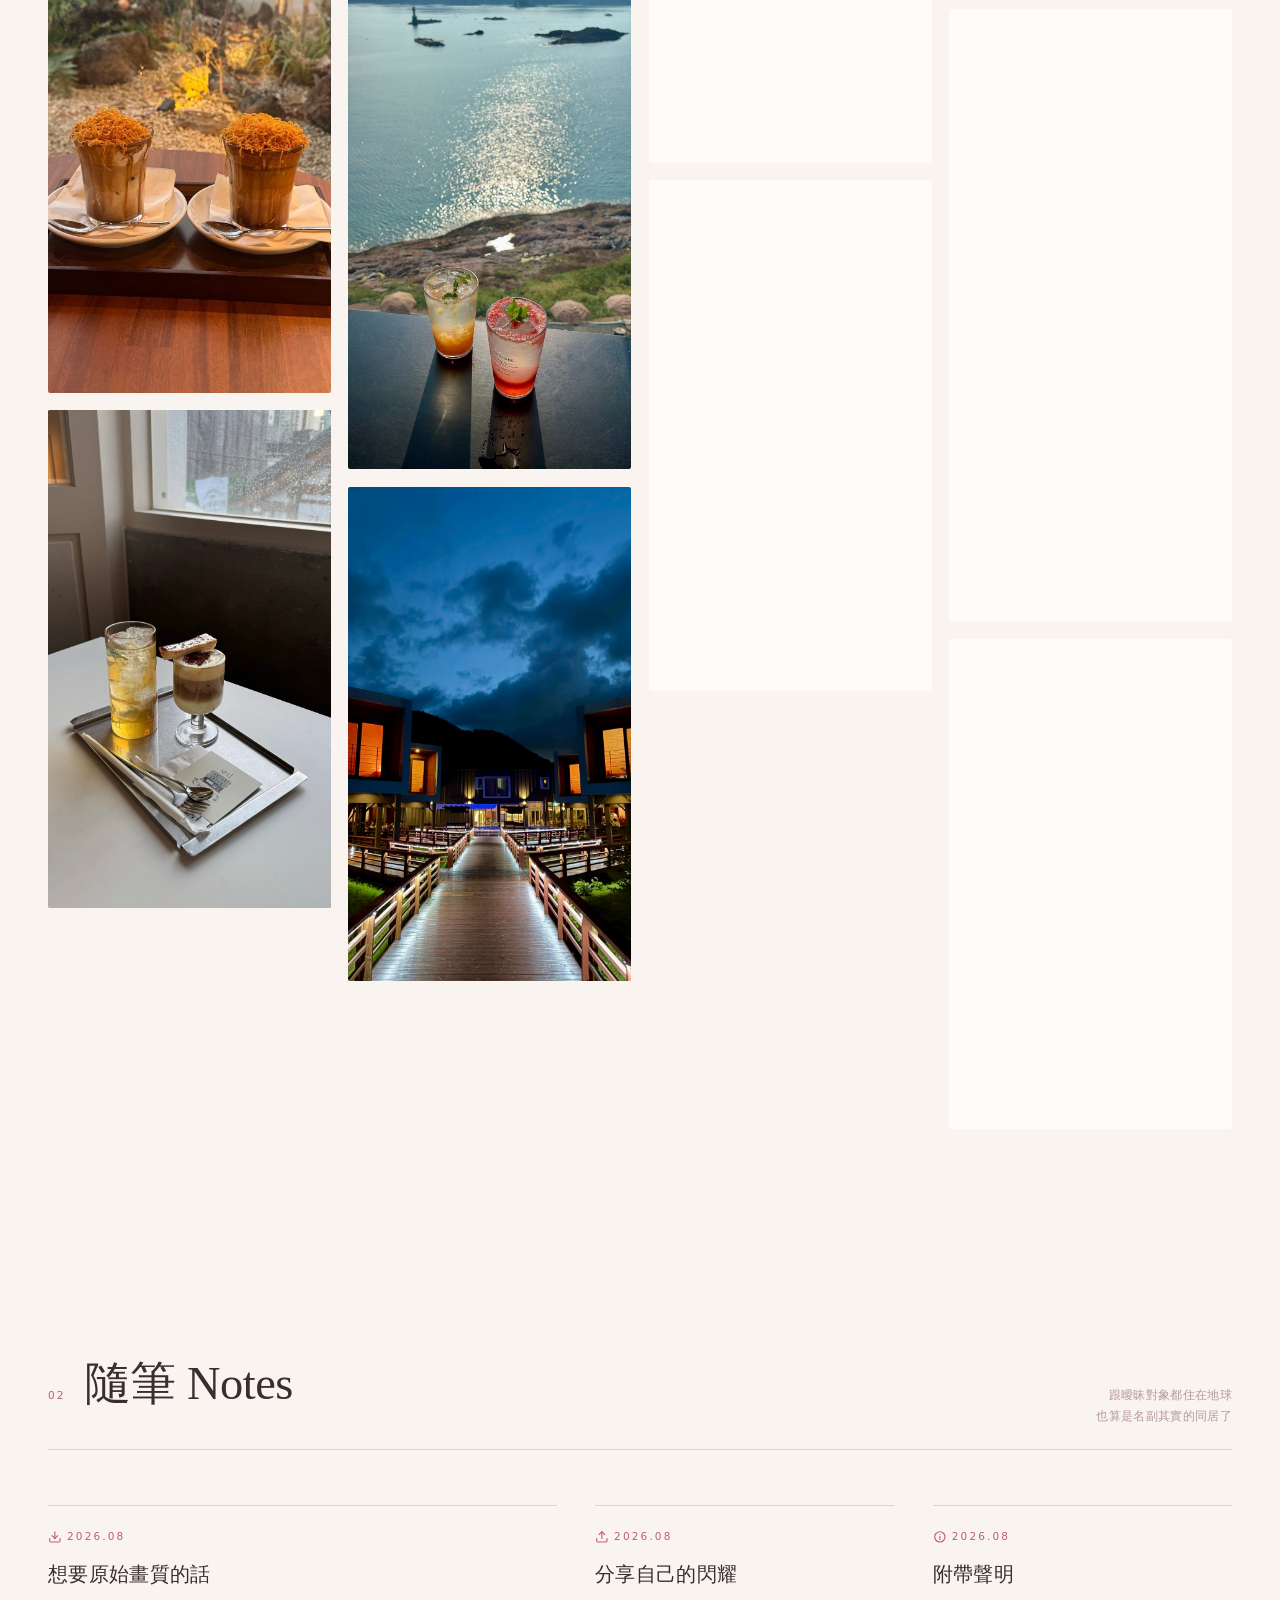
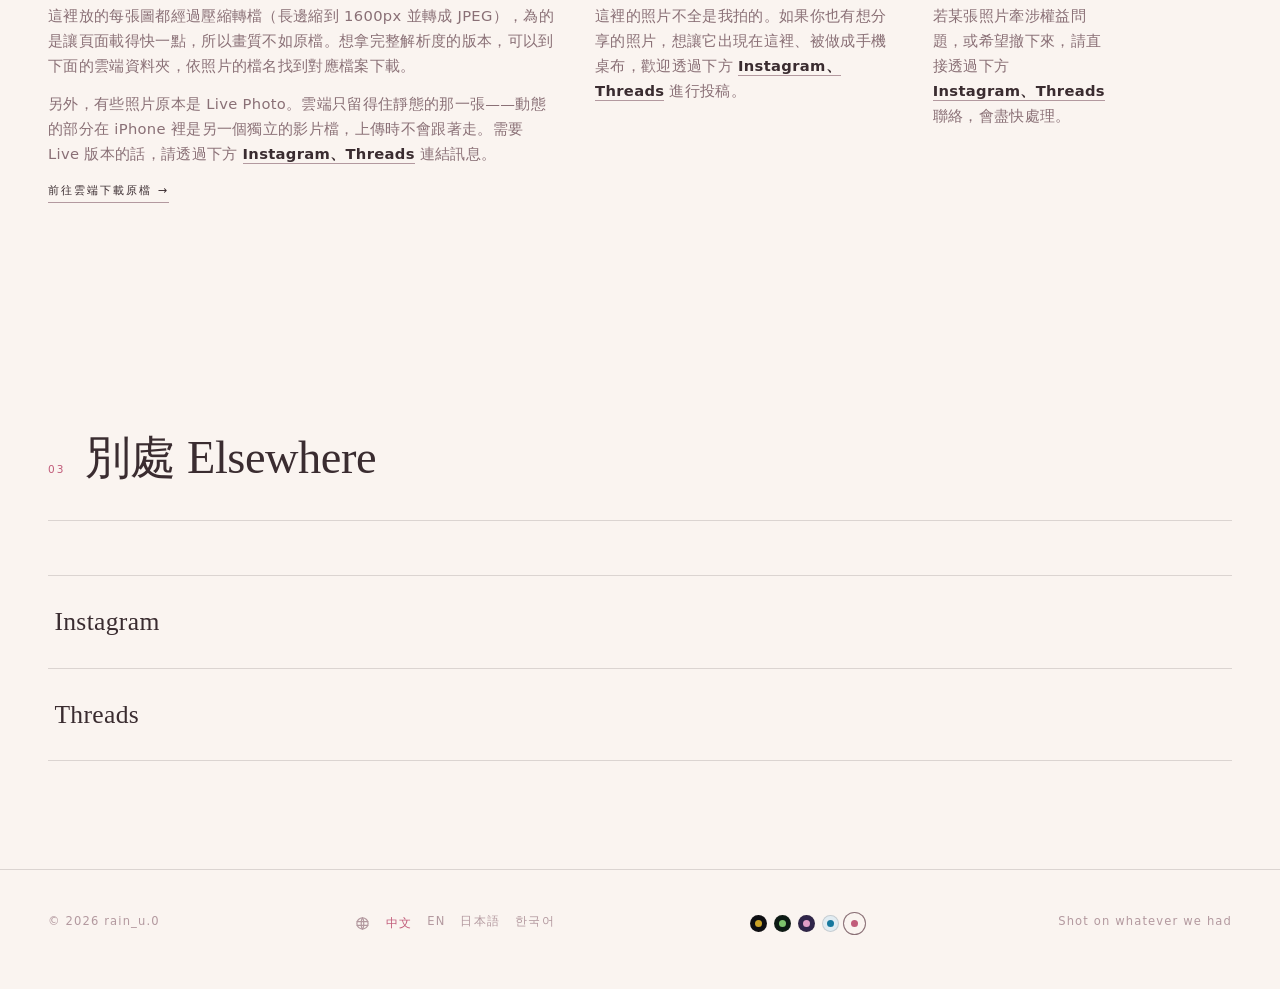
==== commit a6329db6: "Rename Ananti Cove to Ananti Cove Lounge Co-Authored-By: Claude Opus 5.5 <noreply@anthropic.com>" ====
--- a/index.html
+++ b/index.html
@@ -416,7 +416,7 @@
   </div>
 
   <script>window.I18N = {"js.wallpaperOn": "桌布效果", "js.wallpaperOff": "看原圖", "js.enlarge": "（放大檢視）", "js.wallpaperAlt": "（桌布效果）", "js.missing": "缺少圖檔", "js.musicOn": "播放音樂", "js.musicOff": "關閉音樂"};</script>
-  <script src="js/photos.js?v=aea09d6491"></script>
+  <script src="js/photos.js?v=f3eed32307"></script>
   <script src="js/main.js?v=b0a157e2e0"></script>
 </body>
 </html>
